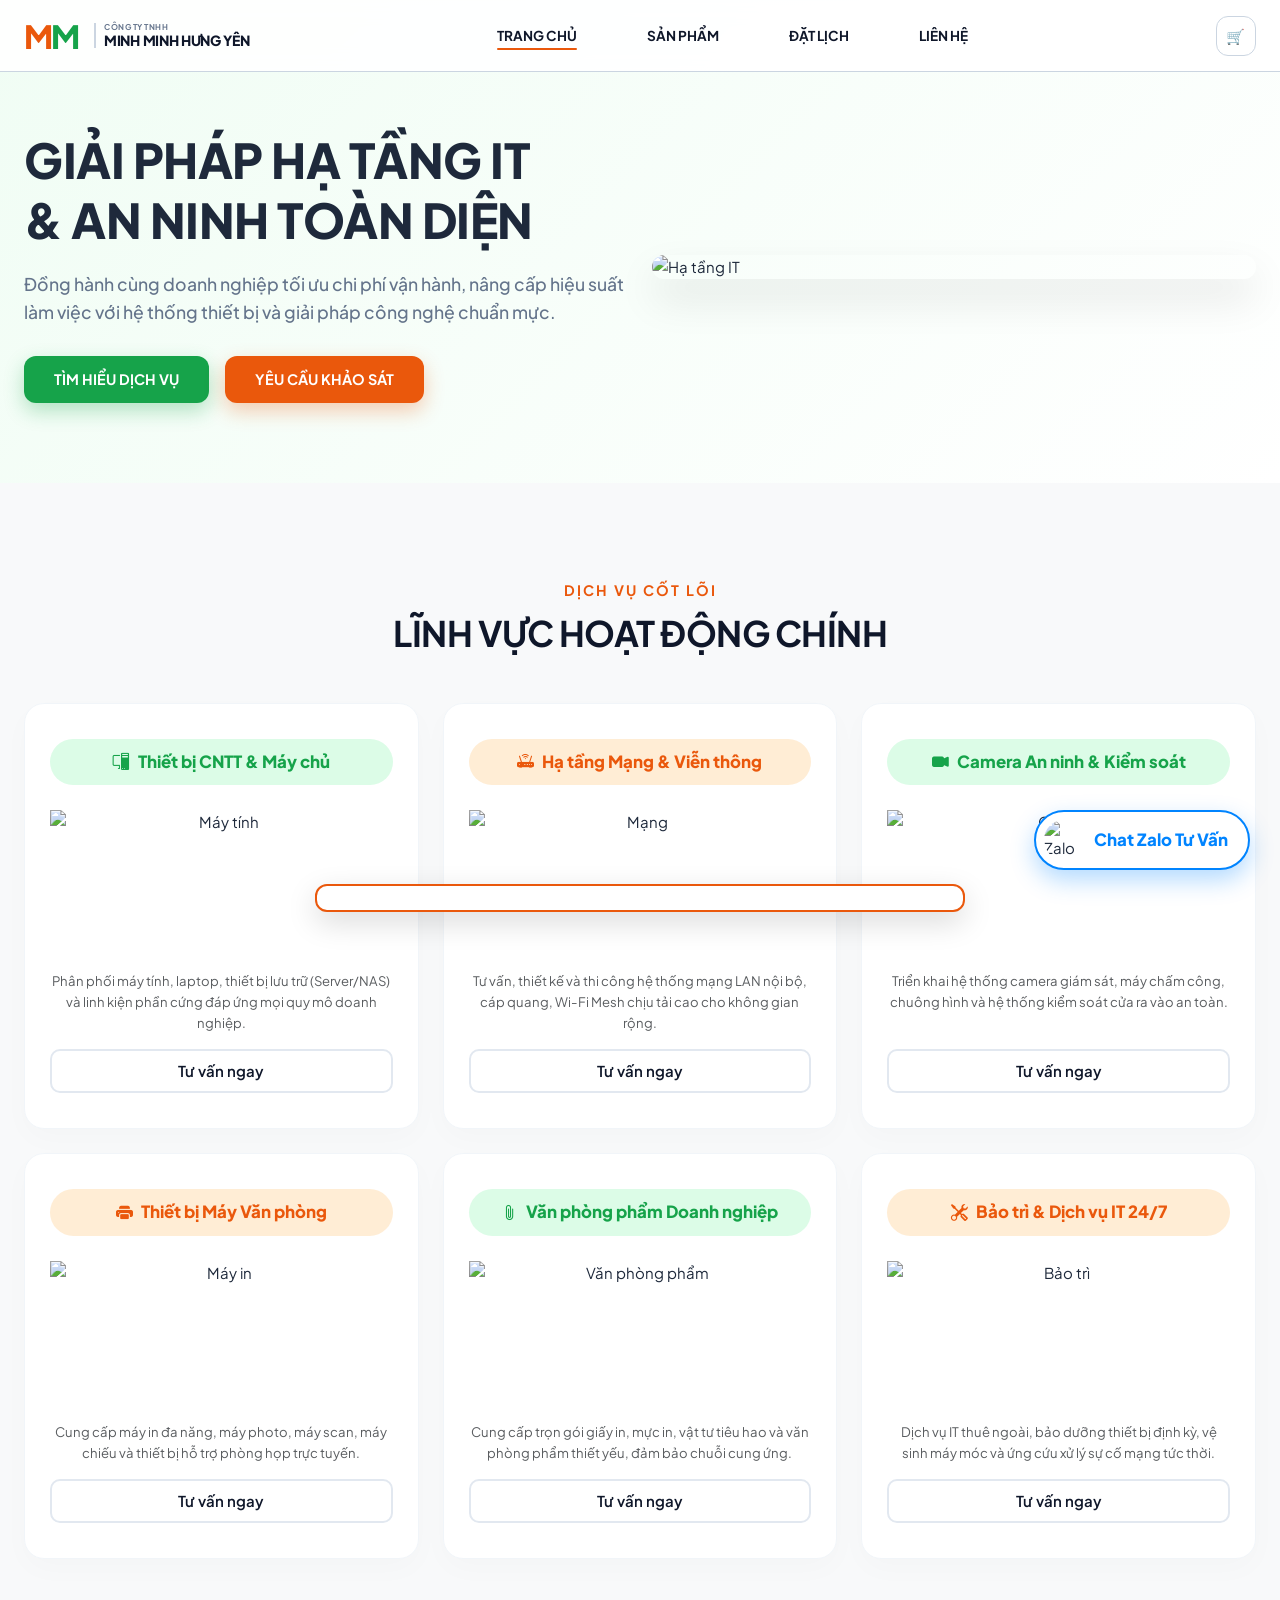
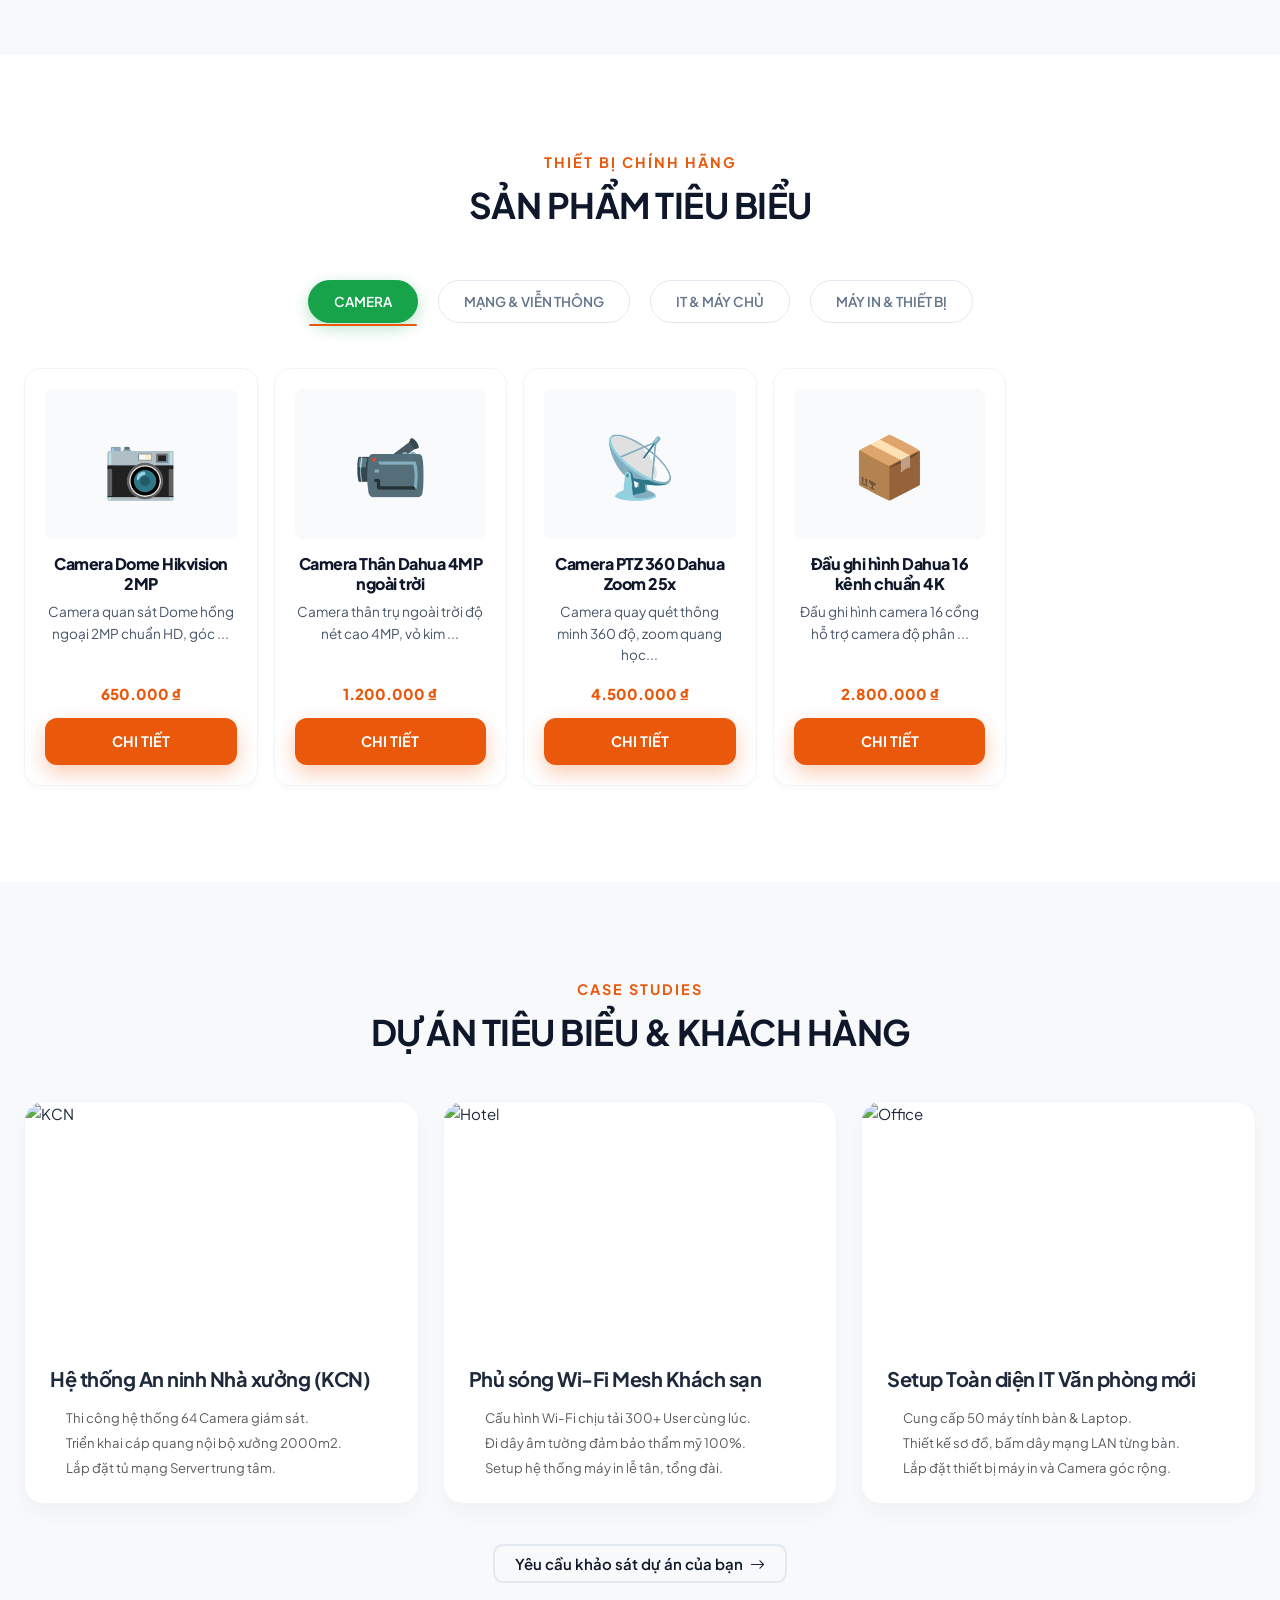
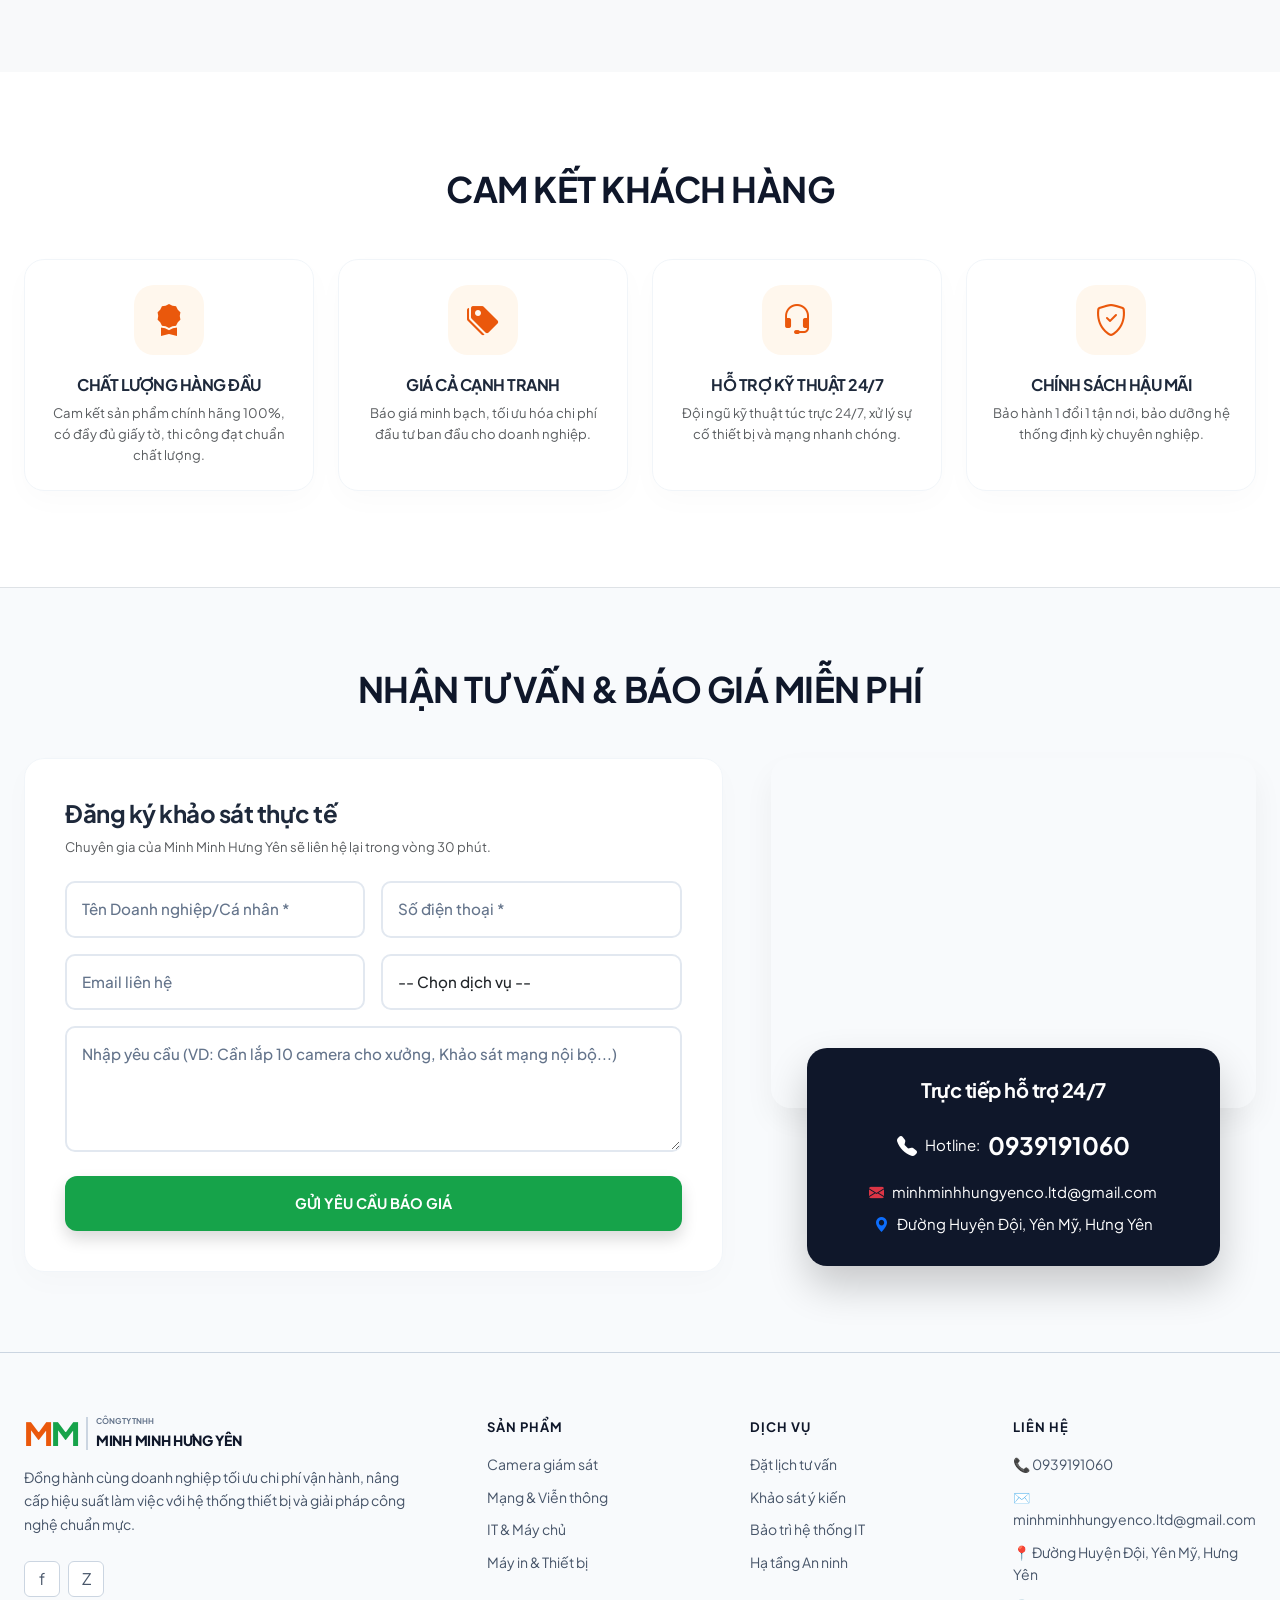
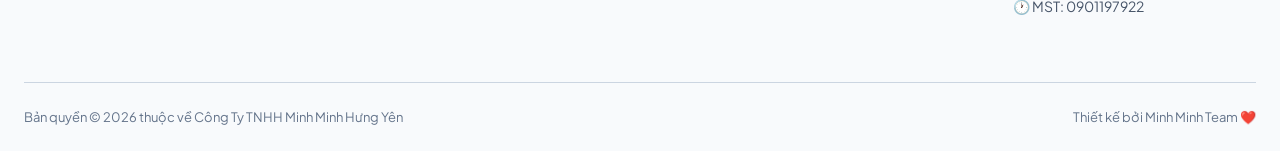
==== index.html @ 4c27ce09 "Implement Phase 3 (Advanced Phase) - Dynamic brand filters, Product comparison tool, PWA installabil" ====
<!DOCTYPE html>
<html lang="vi">
<head>
    <meta charset="UTF-8">
    <meta name="viewport" content="width=device-width, initial-scale=1.0">
    <title>Minh Minh Hưng Yên | Tổng thầu IT & Hạ tầng An ninh</title>
    
    <link href="https://fonts.googleapis.com/css2?family=Plus+Jakarta+Sans:wght@400;500;600;700;800;900&display=swap" rel="stylesheet">
    <link href="https://cdn.jsdelivr.net/npm/bootstrap@5.3.2/dist/css/bootstrap.min.css" rel="stylesheet">
    <link rel="stylesheet" href="https://cdn.jsdelivr.net/npm/bootstrap-icons@1.11.1/font/bootstrap-icons.css">
    <link href="https://unpkg.com/aos@2.3.1/dist/aos.css" rel="stylesheet">
    <link rel="stylesheet" href="css/main.css">
    <link rel="manifest" href="manifest.json">

    <style>
        /* === BIẾN MÀU CƠ BẢN === */
        :root {
            --orange: #ea580c;
            --orange-hover: #c2410c;
            --green: #16a34a;
            --green-hover: #15803d;
            --dark: #0f172a;
            --gray-text: #64748b;
            --bg-light: #f8fafc;
        }

        body { font-family: 'Plus Jakarta Sans', sans-serif; color: #1e293b; background: #fff; overflow-x: hidden; }
        img { max-width: 100%; height: auto; }
        a { text-decoration: none; transition: 0.3s; }

        /* === TYPOGRAPHY & NÚT BẤM === */
        h1, h2, h3, h4, h5, h6 { font-weight: 800; letter-spacing: -0.5px; }
        .section-title { font-size: 2.2rem; text-transform: uppercase; text-align: center; margin-bottom: 3rem; color: var(--dark); }
        .section-subtitle { display: block; text-align: center; color: var(--orange); font-weight: 700; letter-spacing: 2px; text-transform: uppercase; font-size: 0.9rem; margin-bottom: 10px; }

        .btn-modern { font-weight: 700; padding: 12px 30px; border-radius: 12px; border: none; text-transform: uppercase; font-size: 0.9rem; transition: all 0.3s ease; }
        .btn-orange { background: var(--orange); color: white; box-shadow: 0 8px 20px rgba(234, 88, 12, 0.3); }
        .btn-orange:hover { background: var(--orange-hover); color: white; transform: translateY(-3px); box-shadow: 0 12px 25px rgba(234, 88, 12, 0.5); }
        .btn-green { background: var(--green); color: white; box-shadow: 0 8px 20px rgba(22, 163, 74, 0.3); }
        .btn-green:hover { background: var(--green-hover); color: white; transform: translateY(-3px); box-shadow: 0 12px 25px rgba(22, 163, 74, 0.5); }
        .btn-outline-tech { border: 2px solid #e2e8f0; color: var(--dark); background: transparent; padding: 8px 20px; border-radius: 10px; font-weight: 600; }
        .btn-outline-tech:hover { border-color: var(--green); color: var(--green); }

        /* === NAVBAR KÍNH (GLASSMORPHISM) === */
        .navbar-glass { background: rgba(255, 255, 255, 0.9); backdrop-filter: blur(10px); border-bottom: 1px solid rgba(0,0,0,0.05); padding: 15px 0; transition: 0.3s; }
        .nav-link { font-weight: 700; color: var(--dark) !important; text-transform: uppercase; font-size: 0.85rem; margin: 0 15px; }
        .nav-link:hover { color: var(--orange) !important; }

        /* === HERO BANNER === */
        .hero { padding: 130px 0 80px; background: linear-gradient(135deg, #f0fdf4 0%, #ffffff 100%); position: relative; }
        .hero h1 { font-size: 3rem; line-height: 1.25; margin-bottom: 20px; }
        .hero p { font-size: 1.1rem; color: var(--gray-text); margin-bottom: 30px; font-weight: 500; }
        .hero-img { border-radius: 20px; box-shadow: 0 20px 40px rgba(0,0,0,0.1); transition: 0.5s; }
        .hero-img:hover { transform: translateY(-10px); }

        /* === CARD DỊCH VỤ (6 KHỐI) === */
        .service-card { background: white; border-radius: 20px; padding: 35px 25px; height: 100%; border: 1px solid #f1f5f9; box-shadow: 0 10px 30px rgba(0,0,0,0.02); transition: 0.4s; display: flex; flex-direction: column; text-align: center; }
        .service-card:hover { transform: translateY(-8px); box-shadow: 0 20px 40px rgba(0,0,0,0.08); border-color: #e2e8f0; z-index: 2; position: relative; }
        .icon-badge { display: inline-flex; justify-content: center; align-items: center; gap: 8px; font-weight: 800; padding: 10px 20px; border-radius: 50px; margin-bottom: 25px; width: 100%; font-size: 1.05rem; }
        .badge-green { background: #dcfce7; color: var(--green); }
        .badge-orange { background: #ffedd5; color: var(--orange); }
        .service-img { height: 140px; object-fit: contain; margin-bottom: 20px; }

        /* === TABS SẢN PHẨM & CARD SẢN PHẨM === */
        .custom-tabs { border: none; justify-content: center; gap: 10px; margin-bottom: 40px; }
        .custom-tabs .nav-link { background: white; border: 1px solid #e2e8f0; color: var(--gray-text) !important; border-radius: 50px; padding: 10px 25px; font-weight: 600; transition: 0.3s; margin: 5px; }
        .custom-tabs .nav-link:hover { border-color: var(--green); color: var(--green) !important; }
        .custom-tabs .nav-link.active { background: var(--green); color: white !important; border-color: var(--green); box-shadow: 0 5px 15px rgba(22, 163, 74, 0.3); }
        
        .product-card { background: white; border-radius: 16px; border: 1px solid #f1f5f9; padding: 20px; text-align: center; transition: 0.3s; box-shadow: 0 4px 6px rgba(0,0,0,0.02); height: 100%; display: flex; flex-direction: column; }
        .product-card:hover { border-color: var(--orange); box-shadow: 0 15px 30px rgba(234, 88, 12, 0.1); transform: translateY(-5px); }
        .product-card img { height: 150px; width: 100%; object-fit: contain; margin-bottom: 15px; background: #f8fafc; border-radius: 8px; padding: 10px; }
        .product-card h4 { font-size: 1rem; margin-bottom: 8px; }
        .product-card p { font-size: 0.85rem; color: var(--gray-text); flex-grow: 1; }

        /* === DỰ ÁN KIỀNG 3 CHÂN === */
        .project-card { border-radius: 20px; overflow: hidden; background: white; border: 1px solid #f1f5f9; box-shadow: 0 10px 20px rgba(0,0,0,0.03); transition: 0.4s; height: 100%; }
        .project-card:hover { box-shadow: 0 20px 40px rgba(0,0,0,0.1); transform: translateY(-8px); border-color: var(--green); }
        .project-img-box { height: 240px; overflow: hidden; }
        .project-img-box img { width: 100%; height: 100%; object-fit: cover; transition: 0.6s ease; }
        .project-card:hover .project-img-box img { transform: scale(1.08); }
        .project-info { padding: 25px; }

        /* === CAM KẾT === */
        .promise-icon { width: 70px; height: 70px; background: #fff7ed; color: var(--orange); border-radius: 20px; display: flex; align-items: center; justify-content: center; font-size: 2rem; margin: 0 auto 20px; transition: 0.3s; }
        .service-card:hover .promise-icon { transform: rotateY(180deg); background: var(--orange); color: white; }

        /* === FORM LIÊN HỆ === */
        .contact-wrap { padding: 80px 0; background: var(--bg-light); border-top: 1px solid #e2e8f0; }
        .form-control, .form-select { border-radius: 10px; padding: 15px; border: 2px solid #e2e8f0; background: white; font-weight: 500; font-size: 0.95rem; }
        .form-control:focus, .form-select:focus { border-color: var(--green); box-shadow: none; }
        .map-box { border-radius: 20px; overflow: hidden; height: 350px; box-shadow: 0 15px 30px rgba(0,0,0,0.05); }
        .info-panel { background: var(--dark); color: white; padding: 30px; border-radius: 20px; margin-top: -60px; position: relative; z-index: 2; width: 85%; margin-left: auto; margin-right: auto; box-shadow: 0 20px 40px rgba(0,0,0,0.2); text-align: center; }

        /* === WIDGET ZALO === */
        .zalo-pulse { position: fixed; bottom: 30px; right: 30px; z-index: 999; background: #fff; padding: 8px 20px 8px 8px; border-radius: 50px; display: flex; align-items: center; gap: 10px; box-shadow: 0 10px 25px rgba(0, 132, 255, 0.3); border: 2px solid #0084ff; animation: pulse-zalo 2s infinite; transition: 0.3s; }
        .zalo-pulse:hover { transform: translateY(-5px); text-decoration: none; }
        .zalo-pulse img { width: 40px; height: 40px; border-radius: 50%; }
        .zalo-pulse span { font-weight: 800; color: #0084ff; font-size: 1.05rem; }
        @keyframes pulse-zalo { 0% { box-shadow: 0 0 0 0 rgba(0,132,255,0.5); } 70% { box-shadow: 0 0 0 15px rgba(0,132,255,0); } 100% { box-shadow: 0 0 0 0 rgba(0,132,255,0); } }
    </style>
</head>
<body>

    <div id="navbar-placeholder"></div>

    <section class="hero">
        <div class="container">
            <div class="row align-items-center">
                <div class="col-lg-6 mb-5 mb-lg-0" data-aos="fade-right">
                    <h1 class="text-uppercase">Giải Pháp Hạ Tầng IT <br>& An Ninh Toàn Diện</h1>
                    <p>Đồng hành cùng doanh nghiệp tối ưu chi phí vận hành, nâng cấp hiệu suất làm việc với hệ thống thiết bị và giải pháp công nghệ chuẩn mực.</p>
                    <div class="d-flex gap-3">
                        <a href="#services" class="btn-modern btn-green text-decoration-none">Tìm hiểu dịch vụ</a>
                        <a href="#quote" class="btn-modern btn-orange text-decoration-none">Yêu cầu khảo sát</a>
                    </div>
                </div>
                <div class="col-lg-6" data-aos="fade-left" data-aos-delay="200">
                    <img src="https://images.unsplash.com/photo-1558494949-ef010cbdcc31?auto=format&fit=crop&q=80&w=800" alt="Hạ tầng IT" class="img-fluid hero-img">
                </div>
            </div>
        </div>
    </section>

    <section id="services" class="py-5 bg-light">
        <div class="container py-5">
            <span class="section-subtitle" data-aos="fade-up">Dịch Vụ Cốt Lõi</span>
            <h2 class="section-title" data-aos="fade-up">Lĩnh Vực Hoạt Động Chính</h2>
            
            <div class="row g-4">
                <div class="col-lg-4 col-md-6" data-aos="fade-up" data-aos-delay="100">
                    <div class="service-card">
                        <span class="icon-badge badge-green"><i class="bi bi-pc-display"></i> Thiết bị CNTT & Máy chủ</span>
                        <img src="https://images.unsplash.com/photo-1517430816045-df4b7de11d1d?auto=format&fit=crop&q=80&w=400" alt="Máy tính" class="service-img">
                        <p class="text-muted small flex-grow-1">Phân phối máy tính, laptop, thiết bị lưu trữ (Server/NAS) và linh kiện phần cứng đáp ứng mọi quy mô doanh nghiệp.</p>
                        <a href="#quote" class="btn-outline-tech">Tư vấn ngay</a>
                    </div>
                </div>
                <div class="col-lg-4 col-md-6" data-aos="fade-up" data-aos-delay="200">
                    <div class="service-card">
                        <span class="icon-badge badge-orange"><i class="bi bi-router-fill"></i> Hạ tầng Mạng & Viễn thông</span>
                        <img src="https://images.unsplash.com/photo-1544197150-b99a580bb7a8?auto=format&fit=crop&q=80&w=400" alt="Mạng" class="service-img">
                        <p class="text-muted small flex-grow-1">Tư vấn, thiết kế và thi công hệ thống mạng LAN nội bộ, cáp quang, Wi-Fi Mesh chịu tải cao cho không gian rộng.</p>
                        <a href="#quote" class="btn-outline-tech">Tư vấn ngay</a>
                    </div>
                </div>
                <div class="col-lg-4 col-md-6" data-aos="fade-up" data-aos-delay="300">
                    <div class="service-card">
                        <span class="icon-badge badge-green"><i class="bi bi-camera-video-fill"></i> Camera An ninh & Kiểm soát</span>
                        <img src="https://images.unsplash.com/photo-1557804506-669a67965ba0?auto=format&fit=crop&q=80&w=400" alt="Camera" class="service-img">
                        <p class="text-muted small flex-grow-1">Triển khai hệ thống camera giám sát, máy chấm công, chuông hình và hệ thống kiểm soát cửa ra vào an toàn.</p>
                        <a href="#quote" class="btn-outline-tech">Tư vấn ngay</a>
                    </div>
                </div>
                
                <div class="col-lg-4 col-md-6" data-aos="fade-up" data-aos-delay="400">
                    <div class="service-card">
                        <span class="icon-badge badge-orange"><i class="bi bi-printer-fill"></i> Thiết bị Máy Văn phòng</span>
                        <img src="https://images.unsplash.com/photo-1612815154858-60aa4c59eaa6?auto=format&fit=crop&q=80&w=400" alt="Máy in" class="service-img">
                        <p class="text-muted small flex-grow-1">Cung cấp máy in đa năng, máy photo, máy scan, máy chiếu và thiết bị hỗ trợ phòng họp trực tuyến.</p>
                        <a href="#quote" class="btn-outline-tech">Tư vấn ngay</a>
                    </div>
                </div>
                <div class="col-lg-4 col-md-6" data-aos="fade-up" data-aos-delay="500">
                    <div class="service-card">
                        <span class="icon-badge badge-green"><i class="bi bi-paperclip"></i> Văn phòng phẩm Doanh nghiệp</span>
                        <img src="https://images.unsplash.com/photo-1513185041617-8ab03f83d6c5?auto=format&fit=crop&q=80&w=400" alt="Văn phòng phẩm" class="service-img">
                        <p class="text-muted small flex-grow-1">Cung cấp trọn gói giấy in, mực in, vật tư tiêu hao và văn phòng phẩm thiết yếu, đảm bảo chuỗi cung ứng.</p>
                        <a href="#quote" class="btn-outline-tech">Tư vấn ngay</a>
                    </div>
                </div>
                <div class="col-lg-4 col-md-6" data-aos="fade-up" data-aos-delay="600">
                    <div class="service-card">
                        <span class="icon-badge badge-orange"><i class="bi bi-tools"></i> Bảo trì & Dịch vụ IT 24/7</span>
                        <img src="https://images.unsplash.com/photo-1581092160562-40aa08e78837?auto=format&fit=crop&q=80&w=400" alt="Bảo trì" class="service-img">
                        <p class="text-muted small flex-grow-1">Dịch vụ IT thuê ngoài, bảo dưỡng thiết bị định kỳ, vệ sinh máy móc và ứng cứu xử lý sự cố mạng tức thời.</p>
                        <a href="#quote" class="btn-outline-tech">Tư vấn ngay</a>
                    </div>
                </div>
            </div>
        </div>
    </section>

    <section id="products" class="py-5">
        <div class="container py-5">
            <span class="section-subtitle" data-aos="fade-up">Thiết Bị Chính Hãng</span>
            <h2 class="section-title" data-aos="fade-up">Sản Phẩm Tiêu Biểu</h2>
            
            <ul class="nav nav-pills custom-tabs" id="productTabs" role="tablist" data-aos="fade-up" data-aos-delay="100">
                <li class="nav-item" role="presentation"><button class="nav-link active" data-bs-toggle="pill" data-bs-target="#tab-camera" type="button">Camera</button></li>
                <li class="nav-item" role="presentation"><button class="nav-link" data-bs-toggle="pill" data-bs-target="#tab-mang" type="button">Mạng & Viễn thông</button></li>
                <li class="nav-item" role="presentation"><button class="nav-link" data-bs-toggle="pill" data-bs-target="#tab-it" type="button">IT & Máy chủ</button></li>
                <li class="nav-item" role="presentation"><button class="nav-link" data-bs-toggle="pill" data-bs-target="#tab-in" type="button">Máy in & Thiết bị</button></li>
            </ul>

            <div class="tab-content" id="productTabsContent">
                
                <div class="tab-pane fade show active" id="tab-camera">
                    <div class="row row-cols-2 row-cols-md-3 row-cols-lg-5 g-3">
                        <div class="col"><div class="product-card"><img src="https://images.unsplash.com/photo-1557804506-669a67965ba0?auto=format&fit=crop&q=80&w=300" alt="Cam 1"><h4>Camera Dome 2MP</h4><p>Hồng ngoại 20m, ốp trần văn phòng.</p><a href="#quote" class="btn-modern btn-orange btn-sm w-100">Báo giá</a></div></div>
                        <div class="col"><div class="product-card"><img src="https://images.unsplash.com/photo-1557804506-669a67965ba0?auto=format&fit=crop&q=80&w=300" alt="Cam 2"><h4>Camera Thân 4MP</h4><p>Chống nước IP67, lắp xưởng.</p><a href="#quote" class="btn-modern btn-orange btn-sm w-100">Báo giá</a></div></div>
                        <div class="col"><div class="product-card"><img src="https://images.unsplash.com/photo-1557804506-669a67965ba0?auto=format&fit=crop&q=80&w=300" alt="Cam 3"><h4>Camera PTZ 360</h4><p>Zoom quang học 25x, quay quét.</p><a href="#quote" class="btn-modern btn-orange btn-sm w-100">Báo giá</a></div></div>
                        <div class="col"><div class="product-card"><img src="https://images.unsplash.com/photo-1557804506-669a67965ba0?auto=format&fit=crop&q=80&w=300" alt="Cam 4"><h4>Đầu ghi hình 16 kênh</h4><p>Hỗ trợ ổ cứng 8TB, xem từ xa.</p><a href="#quote" class="btn-modern btn-orange btn-sm w-100">Báo giá</a></div></div>
                        <div class="col"><div class="product-card"><img src="https://images.unsplash.com/photo-1557804506-669a67965ba0?auto=format&fit=crop&q=80&w=300" alt="Cam 5"><h4>Chuông cửa có hình</h4><p>Đàm thoại 2 chiều, mở cửa từ xa.</p><a href="#quote" class="btn-modern btn-orange btn-sm w-100">Báo giá</a></div></div>
                    </div>
                </div>

                <div class="tab-pane fade" id="tab-mang">
                    <div class="row row-cols-2 row-cols-md-3 row-cols-lg-5 g-3">
                        <div class="col"><div class="product-card"><img src="https://images.unsplash.com/photo-1544197150-b99a580bb7a8?auto=format&fit=crop&q=80&w=300" alt="Net 1"><h4>Router Wi-Fi 6</h4><p>Tốc độ cao, chịu tải 100+ User.</p><a href="#quote" class="btn-modern btn-orange btn-sm w-100">Báo giá</a></div></div>
                        <div class="col"><div class="product-card"><img src="https://images.unsplash.com/photo-1558494949-ef010cbdcc31?auto=format&fit=crop&q=80&w=300" alt="Net 2"><h4>Switch POE 24 Port</h4><p>Cấp nguồn camera an toàn.</p><a href="#quote" class="btn-modern btn-orange btn-sm w-100">Báo giá</a></div></div>
                        <div class="col"><div class="product-card"><img src="https://images.unsplash.com/photo-1558494949-ef010cbdcc31?auto=format&fit=crop&q=80&w=300" alt="Net 3"><h4>Cáp mạng Cat6</h4><p>Cuộn 305m chuẩn đồng nguyên chất.</p><a href="#quote" class="btn-modern btn-orange btn-sm w-100">Báo giá</a></div></div>
                        <div class="col"><div class="product-card"><img src="https://images.unsplash.com/photo-1544197150-b99a580bb7a8?auto=format&fit=crop&q=80&w=300" alt="Net 4"><h4>Bộ phát Mesh Wi-Fi</h4><p>Phủ sóng rộng, roaming mượt.</p><a href="#quote" class="btn-modern btn-orange btn-sm w-100">Báo giá</a></div></div>
                        <div class="col"><div class="product-card"><img src="https://images.unsplash.com/photo-1558494949-ef010cbdcc31?auto=format&fit=crop&q=80&w=300" alt="Net 5"><h4>Tủ mạng Rack 12U</h4><p>Thép tĩnh điện, có quạt tản nhiệt.</p><a href="#quote" class="btn-modern btn-orange btn-sm w-100">Báo giá</a></div></div>
                    </div>
                </div>

                <div class="tab-pane fade" id="tab-it">
                     <div class="row row-cols-2 row-cols-md-3 row-cols-lg-5 g-3">
                        <div class="col"><div class="product-card"><img src="https://images.unsplash.com/photo-1550751827-4bd374c3f58b?auto=format&fit=crop&q=80&w=300" alt="IT 1"><h4>Server Lưu Trữ NAS</h4><p>Phân quyền dữ liệu, Mail Server nội bộ.</p><a href="#quote" class="btn-modern btn-orange btn-sm w-100">Báo giá</a></div></div>
                        <div class="col"><div class="product-card"><img src="https://images.unsplash.com/photo-1517430816045-df4b7de11d1d?auto=format&fit=crop&q=80&w=300" alt="IT 2"><h4>PC Đồng Bộ Doanh Nghiệp</h4><p>Cấu hình tối ưu, hoạt động bền bỉ 24/7.</p><a href="#quote" class="btn-modern btn-orange btn-sm w-100">Báo giá</a></div></div>
                        <div class="col"><div class="product-card"><img src="https://images.unsplash.com/photo-1496181133206-80ce9b88a853?auto=format&fit=crop&q=80&w=300" alt="IT 3"><h4>Laptop Văn Phòng</h4><p>Mỏng nhẹ, bảo mật cao cho quản lý.</p><a href="#quote" class="btn-modern btn-orange btn-sm w-100">Báo giá</a></div></div>
                        <div class="col"><div class="product-card"><img src="https://images.unsplash.com/photo-1558494949-ef010cbdcc31?auto=format&fit=crop&q=80&w=300" alt="IT 4"><h4>Máy Chủ Tủ Rack (Server)</h4><p>Vận hành phần mềm kế toán, ERP.</p><a href="#quote" class="btn-modern btn-orange btn-sm w-100">Báo giá</a></div></div>
                        <div class="col"><div class="product-card"><img src="https://images.unsplash.com/photo-1588508065123-287b28e0131f?auto=format&fit=crop&q=80&w=300" alt="IT 5"><h4>Bộ Lưu Điện (UPS)</h4><p>Bảo vệ an toàn dữ liệu khi mất điện.</p><a href="#quote" class="btn-modern btn-orange btn-sm w-100">Báo giá</a></div></div>
                    </div>
                </div>

                <div class="tab-pane fade" id="tab-in">
                     <div class="row row-cols-2 row-cols-md-3 row-cols-lg-5 g-3">
                        <div class="col"><div class="product-card"><img src="https://images.unsplash.com/photo-1612815154858-60aa4c59eaa6?auto=format&fit=crop&q=80&w=300" alt="In 1"><h4>Máy in Laser Đa năng</h4><p>In 2 mặt, Copy, kết nối mạng LAN.</p><a href="#quote" class="btn-modern btn-orange btn-sm w-100">Báo giá</a></div></div>
                        <div class="col"><div class="product-card"><img src="https://images.unsplash.com/photo-1612815154858-60aa4c59eaa6?auto=format&fit=crop&q=80&w=300" alt="In 2"><h4>Máy in phun màu</h4><p>Bản in sắc nét, tiết kiệm mực.</p><a href="#quote" class="btn-modern btn-orange btn-sm w-100">Báo giá</a></div></div>
                        <div class="col"><div class="product-card"><img src="https://images.unsplash.com/photo-1588508065123-287b28e0131f?auto=format&fit=crop&q=80&w=300" alt="In 3"><h4>Máy Scan chuyên dụng</h4><p>Số hóa tài liệu siêu tốc 2 mặt tự động.</p><a href="#quote" class="btn-modern btn-orange btn-sm w-100">Báo giá</a></div></div>
                        <div class="col"><div class="product-card"><img src="https://images.unsplash.com/photo-1574717025058-2f8737d2e2b7?auto=format&fit=crop&q=80&w=300" alt="In 4"><h4>Máy chiếu phòng họp</h4><p>Độ sáng cao, trình chiếu không dây.</p><a href="#quote" class="btn-modern btn-orange btn-sm w-100">Báo giá</a></div></div>
                        <div class="col"><div class="product-card"><img src="https://images.unsplash.com/photo-1556740749-887f6717defa?auto=format&fit=crop&q=80&w=300" alt="In 5"><h4>Máy in mã vạch / Bill</h4><p>Tốc độ cao cho kho xưởng, kế toán.</p><a href="#quote" class="btn-modern btn-orange btn-sm w-100">Báo giá</a></div></div>
                    </div>
                </div>
            </div>
        </div>
    </section>

    <section id="projects" class="py-5 bg-light">
        <div class="container py-5">
            <span class="section-subtitle" data-aos="fade-up">Case Studies</span>
            <h2 class="section-title" data-aos="fade-up">Dự Án Tiêu Biểu & Khách Hàng</h2>
            
            <div class="row g-4">
                <div class="col-lg-4" data-aos="fade-up" data-aos-delay="100">
                    <div class="project-card">
                        <div class="project-img-box"><img src="https://images.unsplash.com/photo-1581091226825-a6a2a5aee158?auto=format&fit=crop&q=80&w=600" alt="KCN"></div>
                        <div class="project-info">
                            <h5 class="fw-bold mb-3">Hệ thống An ninh Nhà xưởng (KCN)</h5>
                            <ul class="text-muted small ps-3 mb-0">
                                <li class="mb-1">Thi công hệ thống 64 Camera giám sát.</li>
                                <li class="mb-1">Triển khai cáp quang nội bộ xưởng 2000m2.</li>
                                <li>Lắp đặt tủ mạng Server trung tâm.</li>
                            </ul>
                        </div>
                    </div>
                </div>
                
                <div class="col-lg-4" data-aos="fade-up" data-aos-delay="200">
                    <div class="project-card">
                        <div class="project-img-box"><img src="https://images.unsplash.com/photo-1566665797739-1674de7a421a?auto=format&fit=crop&q=80&w=600" alt="Hotel"></div>
                        <div class="project-info">
                            <h5 class="fw-bold mb-3">Phủ sóng Wi-Fi Mesh Khách sạn</h5>
                            <ul class="text-muted small ps-3 mb-0">
                                <li class="mb-1">Cấu hình Wi-Fi chịu tải 300+ User cùng lúc.</li>
                                <li class="mb-1">Đi dây âm tường đảm bảo thẩm mỹ 100%.</li>
                                <li>Setup hệ thống máy in lễ tân, tổng đài.</li>
                            </ul>
                        </div>
                    </div>
                </div>
                
                <div class="col-lg-4" data-aos="fade-up" data-aos-delay="300">
                    <div class="project-card">
                        <div class="project-img-box"><img src="https://images.unsplash.com/photo-1497366216548-37526070297c?auto=format&fit=crop&q=80&w=600" alt="Office"></div>
                        <div class="project-info">
                            <h5 class="fw-bold mb-3">Setup Toàn diện IT Văn phòng mới</h5>
                            <ul class="text-muted small ps-3 mb-0">
                                <li class="mb-1">Cung cấp 50 máy tính bàn & Laptop.</li>
                                <li class="mb-1">Thiết kế sơ đồ, bấm dây mạng LAN từng bàn.</li>
                                <li>Lắp đặt thiết bị máy in và Camera góc rộng.</li>
                            </ul>
                        </div>
                    </div>
                </div>
            </div>
            
            <div class="text-center mt-5" data-aos="fade-up">
                <a href="#quote" class="btn-outline-tech">Yêu cầu khảo sát dự án của bạn <i class="bi bi-arrow-right ms-1"></i></a>
            </div>
        </div>
    </section>

    <section class="py-5">
        <div class="container py-5">
            <h2 class="section-title" data-aos="fade-up">Cam Kết Khách Hàng</h2>
            <div class="row g-4">
                <div class="col-md-3" data-aos="zoom-in" data-aos-delay="100">
                    <div class="service-card text-center" style="padding: 25px;">
                        <div class="promise-icon"><i class="bi bi-award-fill"></i></div>
                        <h5 class="fw-bold fs-6 text-uppercase">Chất lượng hàng đầu</h5>
                        <p class="text-muted small mb-0">Cam kết sản phẩm chính hãng 100%, có đầy đủ giấy tờ, thi công đạt chuẩn chất lượng.</p>
                    </div>
                </div>
                <div class="col-md-3" data-aos="zoom-in" data-aos-delay="200">
                    <div class="service-card text-center" style="padding: 25px;">
                        <div class="promise-icon"><i class="bi bi-tags-fill"></i></div>
                        <h5 class="fw-bold fs-6 text-uppercase">Giá cả cạnh tranh</h5>
                        <p class="text-muted small mb-0">Báo giá minh bạch, tối ưu hóa chi phí đầu tư ban đầu cho doanh nghiệp.</p>
                    </div>
                </div>
                <div class="col-md-3" data-aos="zoom-in" data-aos-delay="300">
                    <div class="service-card text-center" style="padding: 25px;">
                        <div class="promise-icon"><i class="bi bi-headset"></i></div>
                        <h5 class="fw-bold fs-6 text-uppercase">Hỗ trợ kỹ thuật 24/7</h5>
                        <p class="text-muted small mb-0">Đội ngũ kỹ thuật túc trực 24/7, xử lý sự cố thiết bị và mạng nhanh chóng.</p>
                    </div>
                </div>
                <div class="col-md-3" data-aos="zoom-in" data-aos-delay="400">
                    <div class="service-card text-center" style="padding: 25px;">
                        <div class="promise-icon"><i class="bi bi-shield-check"></i></div>
                        <h5 class="fw-bold fs-6 text-uppercase">Chính sách hậu mãi</h5>
                        <p class="text-muted small mb-0">Bảo hành 1 đổi 1 tận nơi, bảo dưỡng hệ thống định kỳ chuyên nghiệp.</p>
                    </div>
                </div>
            </div>
        </div>
    </section>

    <section id="quote" class="contact-wrap border-top">
        <div class="container">
            <h2 class="section-title mb-5" data-aos="fade-up">Nhận Tư Vấn & Báo Giá Miễn Phí</h2>
            <div class="row g-5">
                <div class="col-lg-7" data-aos="fade-right">
                    <div class="service-card" style="text-align: left; padding: 40px;">
                        <h4 class="fw-bold mb-2">Đăng ký khảo sát thực tế</h4>
                        <p class="text-muted mb-4 small">Chuyên gia của Minh Minh Hưng Yên sẽ liên hệ lại trong vòng 30 phút.</p>
                        
                        <form action="https://formsubmit.co/minhminhhungyenco.ltd@gmail.com" method="POST">
                            <input type="hidden" name="_captcha" value="false">
                            <div class="row g-3 mb-3">
                                <div class="col-md-6"><input type="text" name="Ten_Khach_Hang" class="form-control" placeholder="Tên Doanh nghiệp/Cá nhân *" required></div>
                                <div class="col-md-6"><input type="tel" name="So_Dien_Thoai" class="form-control" placeholder="Số điện thoại *" required></div>
                            </div>
                            <div class="row g-3 mb-3">
                                <div class="col-md-6"><input type="email" name="Email" class="form-control" placeholder="Email liên hệ"></div>
                                <div class="col-md-6">
                                    <select name="Dich_Vu_Quan_Tam" class="form-select" required>
                                        <option value="" selected disabled>-- Chọn dịch vụ --</option>
                                        <option value="Hạ tầng Mạng & Viễn thông">Hạ tầng Mạng & Viễn thông</option>
                                        <option value="Camera An ninh & Kiểm soát">Camera An ninh & Kiểm soát</option>
                                        <option value="Thiết bị CNTT & Máy chủ">Thiết bị CNTT & Máy chủ</option>
                                        <option value="Thiết bị Máy Văn phòng">Thiết bị Máy Văn phòng</option>
                                        <option value="Bảo trì & Dịch vụ IT">Bảo trì & Dịch vụ IT</option>
                                        <option value="Giải pháp toàn diện">Tư vấn giải pháp toàn diện</option>
                                    </select>
                                </div>
                            </div>
                            <div class="mb-4">
                                <textarea name="Yeu_Cau_Chi_Tiet" class="form-control" rows="4" placeholder="Nhập yêu cầu (VD: Cần lắp 10 camera cho xưởng, Khảo sát mạng nội bộ...)" required></textarea>
                            </div>
                            <button type="submit" class="btn-modern btn-green w-100 py-3 shadow">Gửi Yêu Cầu Báo Giá</button>
                        </form>
                    </div>
                </div>
                
                <div class="col-lg-5" data-aos="fade-left">
                    <div class="map-box position-relative">
                        <iframe src="https://www.google.com/maps/embed?pb=!1m18!1m12!1m3!1d119339.69747306232!2d105.94042894565653!3d20.814324355523035!2m3!1f0!2f0!3f0!3m2!1i1024!2i768!4f13.1!3m3!1m2!1s0x3135afcdccbc51b3%3A0xc6ed7b640e4f20ec!2zWcOqbiBN4bu5LCBIxrBuZyBZw6puLCBWaWV0bmFt!5e0!3m2!1sen!2s!4v1683103212879!5m2!1sen!2s" width="100%" height="100%" style="border:0;" allowfullscreen="" loading="lazy"></iframe>
                    </div>
                    <div class="info-panel">
                        <h5 class="fw-bold mb-4">Trực tiếp hỗ trợ 24/7</h5>
                        <p class="mb-3 d-flex align-items-center justify-content-center"><i class="bi bi-telephone-fill text-orange me-2 fs-5"></i> Hotline: <strong class="fs-4 ms-2 text-green">0939191060</strong></p>
                        <p class="mb-2 d-flex align-items-center justify-content-center"><i class="bi bi-envelope-fill text-danger me-2"></i> minhminhhungyenco.ltd@gmail.com</p>
                        <p class="mb-0 d-flex align-items-center justify-content-center"><i class="bi bi-geo-alt-fill text-primary me-2"></i> Đường Huyện Đội, Yên Mỹ, Hưng Yên</p>
                    </div>
                </div>
            </div>
        </div>
    </section>

    <div id="footer-placeholder"></div>

    <a href="https://zalo.me/0939191060" target="_blank" class="zalo-pulse">
        <img src="https://upload.wikimedia.org/wikipedia/commons/thumb/9/91/Icon_of_Zalo.svg/2048px-Icon_of_Zalo.svg.png" alt="Zalo">
        <span>Chat Zalo Tư Vấn</span>
    </a>

    <script src="js/app.js"></script>
    <script src="https://cdn.jsdelivr.net/npm/bootstrap@5.3.2/dist/js/bootstrap.bundle.min.js"></script>
    <script src="https://unpkg.com/aos@2.3.1/dist/aos.js"></script>
    <script>
        AOS.init({ 
            once: true,
            offset: 80,
            duration: 800
        });

        document.addEventListener('DOMContentLoaded', () => {
            function renderLandingProductCard(p) {
                return `
                    <div class="col">
                        <div class="product-card" onclick="window.location='product.html?id=${p.id}'" style="cursor:pointer; display: flex; flex-direction: column; height: 100%;">
                            <div style="height: 150px; display: flex; align-items: center; justify-content: center; background: #f8fafc; border-radius: 8px; margin-bottom: 15px; font-size: 60px;">
                                ${p.images?.[0] || '📦'}
                            </div>
                            <h4 style="font-size: 1rem; margin-bottom: 8px; color: var(--text-primary);">${p.name}</h4>
                            <p style="font-size: 0.85rem; color: var(--text-secondary); flex-grow: 1;">${p.description ? (p.description.length > 50 ? p.description.slice(0, 50) + '...' : p.description) : ''}</p>
                            <span style="display:block; font-size: 15px; font-weight: 800; color: var(--gold); margin-bottom: 12px;">
                                ${UI.formatPrice(p.price)}
                            </span>
                            <a href="product.html?id=${p.id}" class="btn-modern btn-orange btn-sm w-100 text-center" style="display:block;">Chi tiết</a>
                        </div>
                    </div>
                `;
            }

            const products = Store.getProducts().filter(p => p.active);
            const categoriesMap = {
                'tab-camera': 'Camera',
                'tab-mang': 'Mạng & Viễn thông',
                'tab-it': 'IT & Máy chủ',
                'tab-in': 'Máy in & Thiết bị'
            };

            Object.entries(categoriesMap).forEach(([tabId, catName]) => {
                const tabPane = document.getElementById(tabId);
                if (!tabPane) return;
                const grid = tabPane.querySelector('.row');
                if (!grid) return;
                
                const catProducts = products.filter(p => p.category === catName);
                if (catProducts.length > 0) {
                    grid.innerHTML = catProducts.map(p => renderLandingProductCard(p)).join('');
                } else {
                    grid.innerHTML = `<div class="w-100 text-center text-muted py-4">Chưa có sản phẩm thuộc danh mục này</div>`;
                }
            });
        });
    </script>
</body>
</html>
---- css/main.css ----
/* =========================================
   MINH MINH STORE — Design System
   Main CSS: Variables, Components, Layout
   ========================================= */

@import url('https://fonts.googleapis.com/css2?family=Plus+Jakarta+Sans:wght@300;400;500;600;700;800;900&display=swap');

/* === CSS VARIABLES === */
:root {
  /* Colors */
  --bg-base:        #ffffff;
  --bg-surface:     #f8fafc;
  --bg-elevated:    #ffffff;
  --bg-hover:       #f1f5f9;
  --border:         #cbd5e1;
  --orange:         #ea580c;
  --orange-hover:   #c2410c;
  --orange-light:   #f97316;
  --orange-glow:    rgba(234, 88, 12, 0.08);
  --orange-glow-lg: rgba(234, 88, 12, 0.15);

  --green:          #16a34a;
  --green-hover:    #15803d;
  --green-glow:     rgba(22, 163, 74, 0.08);

  --border-gold:    rgba(234, 88, 12, 0.2);

  --gold:           var(--orange);
  --gold-dark:      var(--orange-hover);
  --gold-light:     var(--orange-light);
  --gold-glow:      var(--orange-glow);
  --gold-glow-lg:   var(--orange-glow-lg);

  --cyan:           var(--green);
  --cyan-glow:      var(--green-glow);

  --text-primary:   #0f172a;
  --text-secondary: #475569;
  --text-muted:     #64748b;

  --success:        #16a34a;
  --warning:        #f59e0b;
  --error:          #ef4444;
  --info:           #3b82f6;

  /* Spacing */
  --space-xs:  4px;
  --space-sm:  8px;
  --space-md:  16px;
  --space-lg:  24px;
  --space-xl:  40px;
  --space-2xl: 64px;
  --space-3xl: 96px;

  /* Typography */
  --font-main:  'Plus Jakarta Sans', sans-serif;
  --font-ui:    'Plus Jakarta Sans', sans-serif;

  /* Radius */
  --radius-sm:  6px;
  --radius-md:  12px;
  --radius-lg:  18px;
  --radius-xl:  24px;
  --radius-full: 9999px;

  /* Shadows */
  --shadow-sm:  0 2px 8px rgba(0,0,0,0.05);
  --shadow-md:  0 8px 24px rgba(0,0,0,0.08);
  --shadow-lg:  0 16px 48px rgba(0,0,0,0.12);
  --shadow-gold: 0 0 30px rgba(234, 88, 12, 0.15);

  /* Transitions */
  --ease:       0.25s cubic-bezier(0.4,0,0.2,1);
  --ease-slow:  0.4s cubic-bezier(0.4,0,0.2,1);
  --ease-bounce: 0.4s cubic-bezier(0.34,1.56,0.64,1);

  /* Layout */
  --container:  1280px;
  --nav-height: 72px;
}

/* === RESET === */
*, *::before, *::after {
  box-sizing: border-box;
  margin: 0;
  padding: 0;
}

html { scroll-behavior: smooth; }

body {
  font-family: var(--font-main);
  background-color: var(--bg-base);
  color: var(--text-primary);
  font-size: 15px;
  line-height: 1.6;
  -webkit-font-smoothing: antialiased;
  overflow-x: hidden;
}

a { color: inherit; text-decoration: none; }
img { max-width: 100%; display: block; }
button { cursor: pointer; font-family: var(--font-main); border: none; }
input, textarea, select { font-family: var(--font-main); }
ul, ol { list-style: none; }

/* === SCROLLBAR === */
::-webkit-scrollbar { width: 6px; }
::-webkit-scrollbar-track { background: var(--bg-surface); }
::-webkit-scrollbar-thumb { background: var(--bg-elevated); border-radius: 99px; }
::-webkit-scrollbar-thumb:hover { background: var(--gold); }

/* === LAYOUT === */
.container {
  max-width: var(--container);
  margin: 0 auto;
  padding: 0 var(--space-lg);
}

.section { padding: var(--space-3xl) 0; }
.section-sm { padding: var(--space-2xl) 0; }

/* === NAVIGATION === */
.navbar {
  position: fixed;
  top: 0; left: 0; right: 0;
  z-index: 1000;
  height: var(--nav-height);
  background: rgba(255, 255, 255, 0.9);
  backdrop-filter: blur(10px);
  -webkit-backdrop-filter: blur(10px);
  border-bottom: 1px solid var(--border);
  transition: var(--ease);
}

.navbar.scrolled {
  background: rgba(255, 255, 255, 0.98);
  box-shadow: var(--shadow-md);
}

.nav-inner {
  display: flex;
  align-items: center;
  justify-content: space-between;
  height: 100%;
}

.nav-logo {
  display: flex;
  align-items: center;
  gap: var(--space-sm);
}

.nav-logo-icon {
  width: 38px;
  height: 38px;
  background: linear-gradient(135deg, var(--gold), var(--gold-dark));
  border-radius: var(--radius-sm);
  display: flex;
  align-items: center;
  justify-content: center;
  font-size: 18px;
  box-shadow: var(--shadow-gold);
}

.nav-logo-text {
  font-family: var(--font-ui);
  font-size: 20px;
  font-weight: 700;
  color: var(--text-primary);
}

.nav-logo-text span {
  color: var(--gold);
}

.nav-links {
  display: flex;
  align-items: center;
  gap: var(--space-xl);
}

.nav-link {
  font-size: 14px;
  font-weight: 500;
  color: var(--text-secondary);
  transition: color var(--ease);
  position: relative;
}

.nav-link::after {
  content: '';
  position: absolute;
  bottom: -4px;
  left: 0; right: 0;
  height: 2px;
  background: var(--gold);
  transform: scaleX(0);
  transition: transform var(--ease);
  border-radius: 99px;
}

.nav-link:hover,
.nav-link.active {
  color: var(--gold);
}

.nav-link:hover::after,
.nav-link.active::after {
  transform: scaleX(1);
}

.nav-actions {
  display: flex;
  align-items: center;
  gap: var(--space-md);
}

.cart-btn {
  position: relative;
  width: 40px;
  height: 40px;
  background: var(--bg-elevated);
  border: 1px solid var(--border);
  border-radius: var(--radius-md);
  display: flex;
  align-items: center;
  justify-content: center;
  color: var(--text-secondary);
  transition: var(--ease);
}

.cart-btn:hover {
  background: var(--gold-glow);
  border-color: var(--border-gold);
  color: var(--gold);
}

.cart-badge {
  position: absolute;
  top: -6px; right: -6px;
  width: 18px; height: 18px;
  background: var(--gold);
  color: var(--bg-base);
  font-size: 10px;
  font-weight: 700;
  border-radius: 99px;
  display: flex;
  align-items: center;
  justify-content: center;
  opacity: 0;
  transform: scale(0);
  transition: var(--ease-bounce);
}

.cart-badge.visible {
  opacity: 1;
  transform: scale(1);
}

/* Mobile menu */
.nav-mobile-toggle {
  display: none;
  width: 40px; height: 40px;
  background: var(--bg-elevated);
  border: 1px solid var(--border);
  border-radius: var(--radius-md);
  flex-direction: column;
  align-items: center;
  justify-content: center;
  gap: 5px;
}

.hamburger-line {
  width: 18px;
  height: 2px;
  background: var(--text-secondary);
  border-radius: 99px;
  transition: var(--ease);
}

/* === BUTTONS === */
.btn {
  display: inline-flex;
  align-items: center;
  justify-content: center;
  gap: var(--space-sm);
  padding: 12px 24px;
  border-radius: var(--radius-md);
  font-size: 14px;
  font-weight: 600;
  transition: var(--ease);
  white-space: nowrap;
  border: none;
  cursor: pointer;
}

.btn:active { transform: scale(0.97); }

.btn-primary {
  background: linear-gradient(135deg, var(--gold), var(--gold-dark));
  color: var(--bg-base);
  box-shadow: 0 4px 15px var(--gold-glow-lg);
}

.btn-primary:hover {
  background: linear-gradient(135deg, var(--gold-light), var(--gold));
  box-shadow: 0 6px 25px var(--gold-glow-lg);
  transform: translateY(-1px);
}

.btn-outline {
  background: transparent;
  border: 1px solid var(--border-gold);
  color: var(--gold);
}

.btn-outline:hover {
  background: var(--gold-glow);
}

.btn-ghost {
  background: var(--bg-elevated);
  border: 1px solid var(--border);
  color: var(--text-secondary);
}

.btn-ghost:hover {
  border-color: var(--border-gold);
  color: var(--gold);
}

.btn-sm {
  padding: 8px 16px;
  font-size: 13px;
  border-radius: var(--radius-sm);
}

.btn-lg {
  padding: 16px 32px;
  font-size: 16px;
  border-radius: var(--radius-lg);
}

.btn-icon {
  padding: 10px;
  border-radius: var(--radius-md);
}

.btn-danger {
  background: rgba(239,68,68,0.15);
  border: 1px solid rgba(239,68,68,0.3);
  color: var(--error);
}
.btn-danger:hover { background: rgba(239,68,68,0.25); }

.btn-success {
  background: linear-gradient(135deg, #10B981, #059669);
  color: white;
}
.btn-success:hover { filter: brightness(1.1); }

/* === BADGE === */
.badge {
  display: inline-flex;
  align-items: center;
  padding: 4px 10px;
  border-radius: var(--radius-full);
  font-size: 12px;
  font-weight: 600;
}

.badge-gold {
  background: var(--gold-glow);
  color: var(--gold);
  border: 1px solid var(--border-gold);
}

.badge-success {
  background: rgba(16,185,129,0.15);
  color: var(--success);
  border: 1px solid rgba(16,185,129,0.3);
}

.badge-error {
  background: rgba(239,68,68,0.15);
  color: var(--error);
  border: 1px solid rgba(239,68,68,0.3);
}

.badge-info {
  background: rgba(59,130,246,0.15);
  color: var(--info);
  border: 1px solid rgba(59,130,246,0.3);
}

.badge-warning {
  background: rgba(245,158,11,0.15);
  color: var(--warning);
  border: 1px solid rgba(245,158,11,0.3);
}

/* === CARDS === */
.card {
  background: var(--bg-surface);
  border: 1px solid var(--border);
  border-radius: var(--radius-lg);
  overflow: hidden;
  transition: var(--ease);
}

.card:hover {
  border-color: var(--border-gold);
  box-shadow: var(--shadow-gold);
  transform: translateY(-4px);
}

/* Product Card */
.product-card {
  background: var(--bg-surface);
  border: 1px solid var(--border);
  border-radius: var(--radius-lg);
  overflow: hidden;
  transition: var(--ease-slow);
  cursor: pointer;
  position: relative;
}

.product-card:hover {
  border-color: rgba(228,182,83,0.4);
  box-shadow: 0 12px 40px rgba(0,0,0,0.4), 0 0 0 1px rgba(228,182,83,0.1);
  transform: translateY(-6px);
}

.product-card-image {
  width: 100%;
  aspect-ratio: 4/3;
  object-fit: cover;
  background: var(--bg-elevated);
  display: flex;
  align-items: center;
  justify-content: center;
  font-size: 48px;
  transition: transform var(--ease-slow);
}

.product-card:hover .product-card-image img {
  transform: scale(1.05);
}

.product-img-wrapper {
  position: relative;
  overflow: hidden;
  aspect-ratio: 4/3;
  background: var(--bg-elevated);
}

.product-img-wrapper img {
  width: 100%;
  height: 100%;
  object-fit: cover;
  transition: transform var(--ease-slow);
}

.product-card:hover .product-img-wrapper img {
  transform: scale(1.05);
}

.product-badge-sale {
  position: absolute;
  top: 12px; left: 12px;
  background: var(--error);
  color: white;
  font-size: 11px;
  font-weight: 700;
  padding: 3px 8px;
  border-radius: var(--radius-sm);
}

.product-badge-new {
  position: absolute;
  top: 12px; left: 12px;
  background: var(--gold);
  color: var(--bg-base);
  font-size: 11px;
  font-weight: 700;
  padding: 3px 8px;
  border-radius: var(--radius-sm);
}

.product-card-body {
  padding: var(--space-md);
}

.product-card-brand {
  font-size: 11px;
  font-weight: 600;
  color: var(--gold);
  text-transform: uppercase;
  letter-spacing: 0.5px;
  margin-bottom: 6px;
}

.product-card-name {
  font-size: 14px;
  font-weight: 600;
  color: var(--text-primary);
  margin-bottom: 8px;
  display: -webkit-box;
  -webkit-line-clamp: 2;
  -webkit-box-orient: vertical;
  overflow: hidden;
  line-height: 1.4;
}

.product-card-price {
  display: flex;
  align-items: baseline;
  gap: var(--space-sm);
  margin-bottom: var(--space-md);
}

.price-current {
  font-size: 18px;
  font-weight: 700;
  color: var(--gold);
}

.price-original {
  font-size: 13px;
  color: var(--text-muted);
  text-decoration: line-through;
}

.product-card-footer {
  display: flex;
  gap: var(--space-sm);
}

.product-card-footer .btn {
  flex: 1;
}

/* === FORM CONTROLS === */
.form-group {
  margin-bottom: var(--space-lg);
}

.form-label {
  display: block;
  font-size: 13px;
  font-weight: 600;
  color: var(--text-secondary);
  margin-bottom: var(--space-sm);
  text-transform: uppercase;
  letter-spacing: 0.5px;
}

.form-control {
  width: 100%;
  padding: 12px 16px;
  background: var(--bg-elevated);
  border: 1px solid var(--border);
  border-radius: var(--radius-md);
  color: var(--text-primary);
  font-size: 14px;
  font-family: var(--font-main);
  transition: border-color var(--ease), box-shadow var(--ease);
  outline: none;
}

.form-control:focus {
  border-color: var(--gold);
  box-shadow: 0 0 0 3px var(--gold-glow);
}

.form-control::placeholder { color: var(--text-muted); }

textarea.form-control {
  resize: vertical;
  min-height: 100px;
}

select.form-control {
  appearance: none;
  background-image: url("data:image/svg+xml,%3csvg xmlns='http://www.w3.org/2000/svg' fill='none' viewBox='0 0 20 20'%3e%3cpath stroke='%238B9EC0' stroke-linecap='round' stroke-linejoin='round' stroke-width='1.5' d='M6 8l4 4 4-4'/%3e%3c/svg%3e");
  background-repeat: no-repeat;
  background-position: right 12px center;
  background-size: 16px;
  padding-right: 40px;
}

.form-error {
  font-size: 12px;
  color: var(--error);
  margin-top: 6px;
}

/* === SECTION HEADER === */
.section-header {
  text-align: center;
  margin-bottom: var(--space-2xl);
}

.section-eyebrow {
  font-size: 12px;
  font-weight: 700;
  color: var(--gold);
  text-transform: uppercase;
  letter-spacing: 2px;
  margin-bottom: var(--space-sm);
}

.section-title {
  font-family: var(--font-ui);
  font-size: clamp(28px, 4vw, 42px);
  font-weight: 700;
  color: var(--text-primary);
  line-height: 1.2;
  margin-bottom: var(--space-md);
}

.section-subtitle {
  font-size: 16px;
  color: var(--text-secondary);
  max-width: 500px;
  margin: 0 auto;
  line-height: 1.6;
}

/* === GRIDS === */
.products-grid {
  display: grid;
  grid-template-columns: repeat(auto-fill, minmax(240px, 1fr));
  gap: var(--space-lg);
}

.products-grid-4 {
  display: grid;
  grid-template-columns: repeat(4, 1fr);
  gap: var(--space-lg);
}

/* === BREADCRUMB === */
.breadcrumb {
  display: flex;
  align-items: center;
  gap: var(--space-sm);
  font-size: 13px;
  color: var(--text-muted);
  margin-bottom: var(--space-xl);
}

.breadcrumb a { color: var(--text-muted); transition: color var(--ease); }
.breadcrumb a:hover { color: var(--gold); }
.breadcrumb-sep { color: var(--text-muted); }
.breadcrumb-current { color: var(--text-secondary); }

/* === TOAST NOTIFICATION === */
.toast-container {
  position: fixed;
  top: 90px;
  right: var(--space-lg);
  z-index: 9999;
  display: flex;
  flex-direction: column;
  gap: var(--space-sm);
}

.toast {
  display: flex;
  align-items: center;
  gap: var(--space-md);
  padding: 14px 20px;
  background: var(--bg-elevated);
  border: 1px solid var(--border);
  border-radius: var(--radius-lg);
  box-shadow: var(--shadow-lg);
  min-width: 280px;
  max-width: 380px;
  animation: toastIn 0.3s var(--ease-bounce);
  border-left: 3px solid var(--gold);
}

.toast.toast-success { border-left-color: var(--success); }
.toast.toast-error { border-left-color: var(--error); }

.toast-icon { font-size: 20px; flex-shrink: 0; }
.toast-text { font-size: 14px; color: var(--text-primary); flex: 1; }

.toast.removing { animation: toastOut 0.3s var(--ease) forwards; }

@keyframes toastIn {
  from { transform: translateX(120%); opacity: 0; }
  to { transform: translateX(0); opacity: 1; }
}

@keyframes toastOut {
  from { transform: translateX(0); opacity: 1; }
  to { transform: translateX(120%); opacity: 0; }
}

/* === PAGE HEADER === */
.page-header {
  padding: calc(var(--nav-height) + var(--space-2xl)) 0 var(--space-2xl);
  background: linear-gradient(180deg, var(--bg-surface) 0%, var(--bg-base) 100%);
  border-bottom: 1px solid var(--border);
  position: relative;
  overflow: hidden;
}

.page-header::before {
  content: '';
  position: absolute;
  inset: 0;
  background: radial-gradient(ellipse 60% 80% at 50% 0%, var(--gold-glow) 0%, transparent 70%);
  pointer-events: none;
}

/* === FOOTER === */
.footer {
  background: var(--bg-surface);
  border-top: 1px solid var(--border);
  padding: var(--space-2xl) 0 var(--space-lg);
}

.footer-grid {
  display: grid;
  grid-template-columns: 2fr 1fr 1fr 1fr;
  gap: var(--space-2xl);
  margin-bottom: var(--space-2xl);
}

.footer-brand-name {
  font-family: var(--font-ui);
  font-size: 22px;
  font-weight: 700;
  margin-bottom: var(--space-md);
}

.footer-brand-name span { color: var(--gold); }

.footer-desc {
  font-size: 14px;
  color: var(--text-secondary);
  line-height: 1.7;
  margin-bottom: var(--space-lg);
}

.footer-social {
  display: flex;
  gap: var(--space-sm);
}

.social-btn {
  width: 36px; height: 36px;
  background: var(--bg-elevated);
  border: 1px solid var(--border);
  border-radius: var(--radius-sm);
  display: flex;
  align-items: center;
  justify-content: center;
  color: var(--text-secondary);
  font-size: 16px;
  transition: var(--ease);
}

.social-btn:hover {
  background: var(--gold-glow);
  border-color: var(--border-gold);
  color: var(--gold);
}

.footer-title {
  font-size: 13px;
  font-weight: 700;
  color: var(--text-primary);
  text-transform: uppercase;
  letter-spacing: 1px;
  margin-bottom: var(--space-md);
}

.footer-links {
  display: flex;
  flex-direction: column;
  gap: 10px;
}

.footer-link {
  font-size: 14px;
  color: var(--text-secondary);
  transition: color var(--ease);
}

.footer-link:hover { color: var(--gold); }

.footer-bottom {
  display: flex;
  align-items: center;
  justify-content: space-between;
  padding-top: var(--space-lg);
  border-top: 1px solid var(--border);
  font-size: 13px;
  color: var(--text-muted);
}

/* === LOADING SKELETON === */
.skeleton {
  background: linear-gradient(90deg, var(--bg-elevated) 25%, var(--bg-hover) 50%, var(--bg-elevated) 75%);
  background-size: 200% 100%;
  animation: skeleton-loading 1.5s infinite;
  border-radius: var(--radius-md);
}

@keyframes skeleton-loading {
  0% { background-position: 200% 0; }
  100% { background-position: -200% 0; }
}

/* === EMPTY STATE === */
.empty-state {
  text-align: center;
  padding: var(--space-3xl) var(--space-lg);
}

.empty-state-icon {
  font-size: 64px;
  margin-bottom: var(--space-lg);
  opacity: 0.5;
}

.empty-state h3 {
  font-size: 22px;
  font-weight: 600;
  color: var(--text-primary);
  margin-bottom: var(--space-sm);
}

.empty-state p {
  font-size: 15px;
  color: var(--text-secondary);
  margin-bottom: var(--space-xl);
}

/* === MODAL === */
.modal-overlay {
  position: fixed;
  inset: 0;
  background: rgba(0,0,0,0.7);
  backdrop-filter: blur(4px);
  z-index: 2000;
  display: flex;
  align-items: center;
  justify-content: center;
  padding: var(--space-lg);
  opacity: 0;
  pointer-events: none;
  transition: opacity var(--ease);
}

.modal-overlay.active {
  opacity: 1;
  pointer-events: all;
}

.modal {
  background: var(--bg-elevated);
  border: 1px solid var(--border);
  border-radius: var(--radius-xl);
  width: 100%;
  max-width: 560px;
  max-height: 90vh;
  overflow-y: auto;
  transform: scale(0.95) translateY(20px);
  transition: transform var(--ease);
}

.modal-overlay.active .modal {
  transform: scale(1) translateY(0);
}

.modal-header {
  display: flex;
  align-items: center;
  justify-content: space-between;
  padding: var(--space-lg) var(--space-xl);
  border-bottom: 1px solid var(--border);
}

.modal-title {
  font-size: 18px;
  font-weight: 700;
}

.modal-close {
  width: 32px; height: 32px;
  background: var(--bg-hover);
  border: none;
  border-radius: var(--radius-sm);
  display: flex;
  align-items: center;
  justify-content: center;
  color: var(--text-secondary);
  transition: var(--ease);
}

.modal-close:hover { color: var(--text-primary); }

.modal-body {
  padding: var(--space-xl);
}

.modal-footer {
  display: flex;
  justify-content: flex-end;
  gap: var(--space-md);
  padding: var(--space-lg) var(--space-xl);
  border-top: 1px solid var(--border);
}

/* === TAGS & CHIPS === */
.chip {
  display: inline-flex;
  align-items: center;
  gap: 6px;
  padding: 6px 14px;
  background: var(--bg-elevated);
  border: 1px solid var(--border);
  border-radius: var(--radius-full);
  font-size: 13px;
  color: var(--text-secondary);
  cursor: pointer;
  transition: var(--ease);
}

.chip:hover,
.chip.active {
  background: var(--gold-glow);
  border-color: var(--border-gold);
  color: var(--gold);
}

/* === UTILITY CLASSES === */
.text-gold { color: var(--gold); }
.text-secondary { color: var(--text-secondary); }
.text-muted { color: var(--text-muted); }
.text-center { text-align: center; }
.font-bold { font-weight: 700; }
.font-semibold { font-weight: 600; }
.d-flex { display: flex; }
.align-center { align-items: center; }
.justify-between { justify-content: space-between; }
.gap-sm { gap: var(--space-sm); }
.gap-md { gap: var(--space-md); }
.gap-lg { gap: var(--space-lg); }
.mb-sm { margin-bottom: var(--space-sm); }
.mb-md { margin-bottom: var(--space-md); }
.mb-lg { margin-bottom: var(--space-lg); }
.mt-lg { margin-top: var(--space-lg); }
.w-full { width: 100%; }

/* === ANIMATIONS === */
@keyframes fadeInUp {
  from { opacity: 0; transform: translateY(24px); }
  to { opacity: 1; transform: translateY(0); }
}

@keyframes fadeIn {
  from { opacity: 0; }
  to { opacity: 1; }
}

@keyframes pulse {
  0%, 100% { opacity: 1; }
  50% { opacity: 0.5; }
}

@keyframes spin {
  from { transform: rotate(0deg); }
  to { transform: rotate(360deg); }
}

.animate-fadeInUp { animation: fadeInUp 0.5s var(--ease) both; }
.animate-fadeIn { animation: fadeIn 0.4s var(--ease) both; }

/* Stagger children */
.stagger > *:nth-child(1) { animation-delay: 0.05s; }
.stagger > *:nth-child(2) { animation-delay: 0.10s; }
.stagger > *:nth-child(3) { animation-delay: 0.15s; }
.stagger > *:nth-child(4) { animation-delay: 0.20s; }
.stagger > *:nth-child(5) { animation-delay: 0.25s; }
.stagger > *:nth-child(6) { animation-delay: 0.30s; }

/* === DIVIDER === */
.divider {
  height: 1px;
  background: var(--border);
  margin: var(--space-xl) 0;
}

.divider-gold {
  height: 1px;
  background: linear-gradient(90deg, transparent, var(--gold), transparent);
  margin: var(--space-xl) 0;
}

/* === SCROLL INDICATOR === */
.scroll-top-btn {
  position: fixed;
  bottom: var(--space-xl);
  right: var(--space-xl);
  width: 44px; height: 44px;
  background: var(--gold);
  color: var(--bg-base);
  border: none;
  border-radius: var(--radius-md);
  display: flex;
  align-items: center;
  justify-content: center;
  font-size: 18px;
  box-shadow: var(--shadow-gold);
  opacity: 0;
  transform: translateY(20px);
  transition: var(--ease);
  z-index: 999;
}

.scroll-top-btn.visible {
  opacity: 1;
  transform: translateY(0);
}

.scroll-top-btn:hover {
  transform: translateY(-4px);
  box-shadow: 0 8px 25px var(--gold-glow-lg);
}

/* === SEARCH BAR === */
.search-bar {
  position: relative;
  width: 100%;
}

.search-bar-icon {
  position: absolute;
  left: 14px;
  top: 50%;
  transform: translateY(-50%);
  color: var(--text-muted);
  font-size: 16px;
  pointer-events: none;
}

.search-bar input {
  width: 100%;
  padding: 12px 16px 12px 44px;
  background: var(--bg-elevated);
  border: 1px solid var(--border);
  border-radius: var(--radius-lg);
  color: var(--text-primary);
  font-size: 14px;
  font-family: var(--font-main);
  transition: var(--ease);
  outline: none;
}

.search-bar input:focus {
  border-color: var(--gold);
  box-shadow: 0 0 0 3px var(--gold-glow);
}

/* === SPECS TABLE === */
.specs-table {
  width: 100%;
  border-collapse: collapse;
}

.specs-table tr:not(:last-child) td {
  border-bottom: 1px solid var(--border);
}

.specs-table td {
  padding: 12px 16px;
  font-size: 14px;
}

.specs-table td:first-child {
  color: var(--text-secondary);
  width: 40%;
  font-weight: 500;
}

.specs-table td:last-child {
  color: var(--text-primary);
}

.specs-table tr:nth-child(even) {
  background: rgba(255,255,255,0.02);
}

/* === RESPONSIVE === */
@media (max-width: 1024px) {
  .products-grid-4 {
    grid-template-columns: repeat(3, 1fr);
  }

  .footer-grid {
    grid-template-columns: 1fr 1fr;
    gap: var(--space-xl);
  }
}

@media (max-width: 768px) {
  :root {
    --space-3xl: 64px;
    --space-2xl: 48px;
  }

  .container { padding: 0 var(--space-md); }

  .nav-links { display: none; }

  .nav-mobile-toggle {
    display: flex;
  }

  .products-grid-4 {
    grid-template-columns: repeat(2, 1fr);
  }

  .footer-grid {
    grid-template-columns: 1fr;
  }

  .footer-bottom {
    flex-direction: column;
    gap: var(--space-sm);
    text-align: center;
  }

  .modal {
    max-height: 95vh;
    border-radius: var(--radius-lg);
  }
}

@media (max-width: 480px) {
  .products-grid,
  .products-grid-4 {
    grid-template-columns: repeat(2, 1fr);
    gap: var(--space-md);
  }

  .section-title { font-size: 24px; }
}
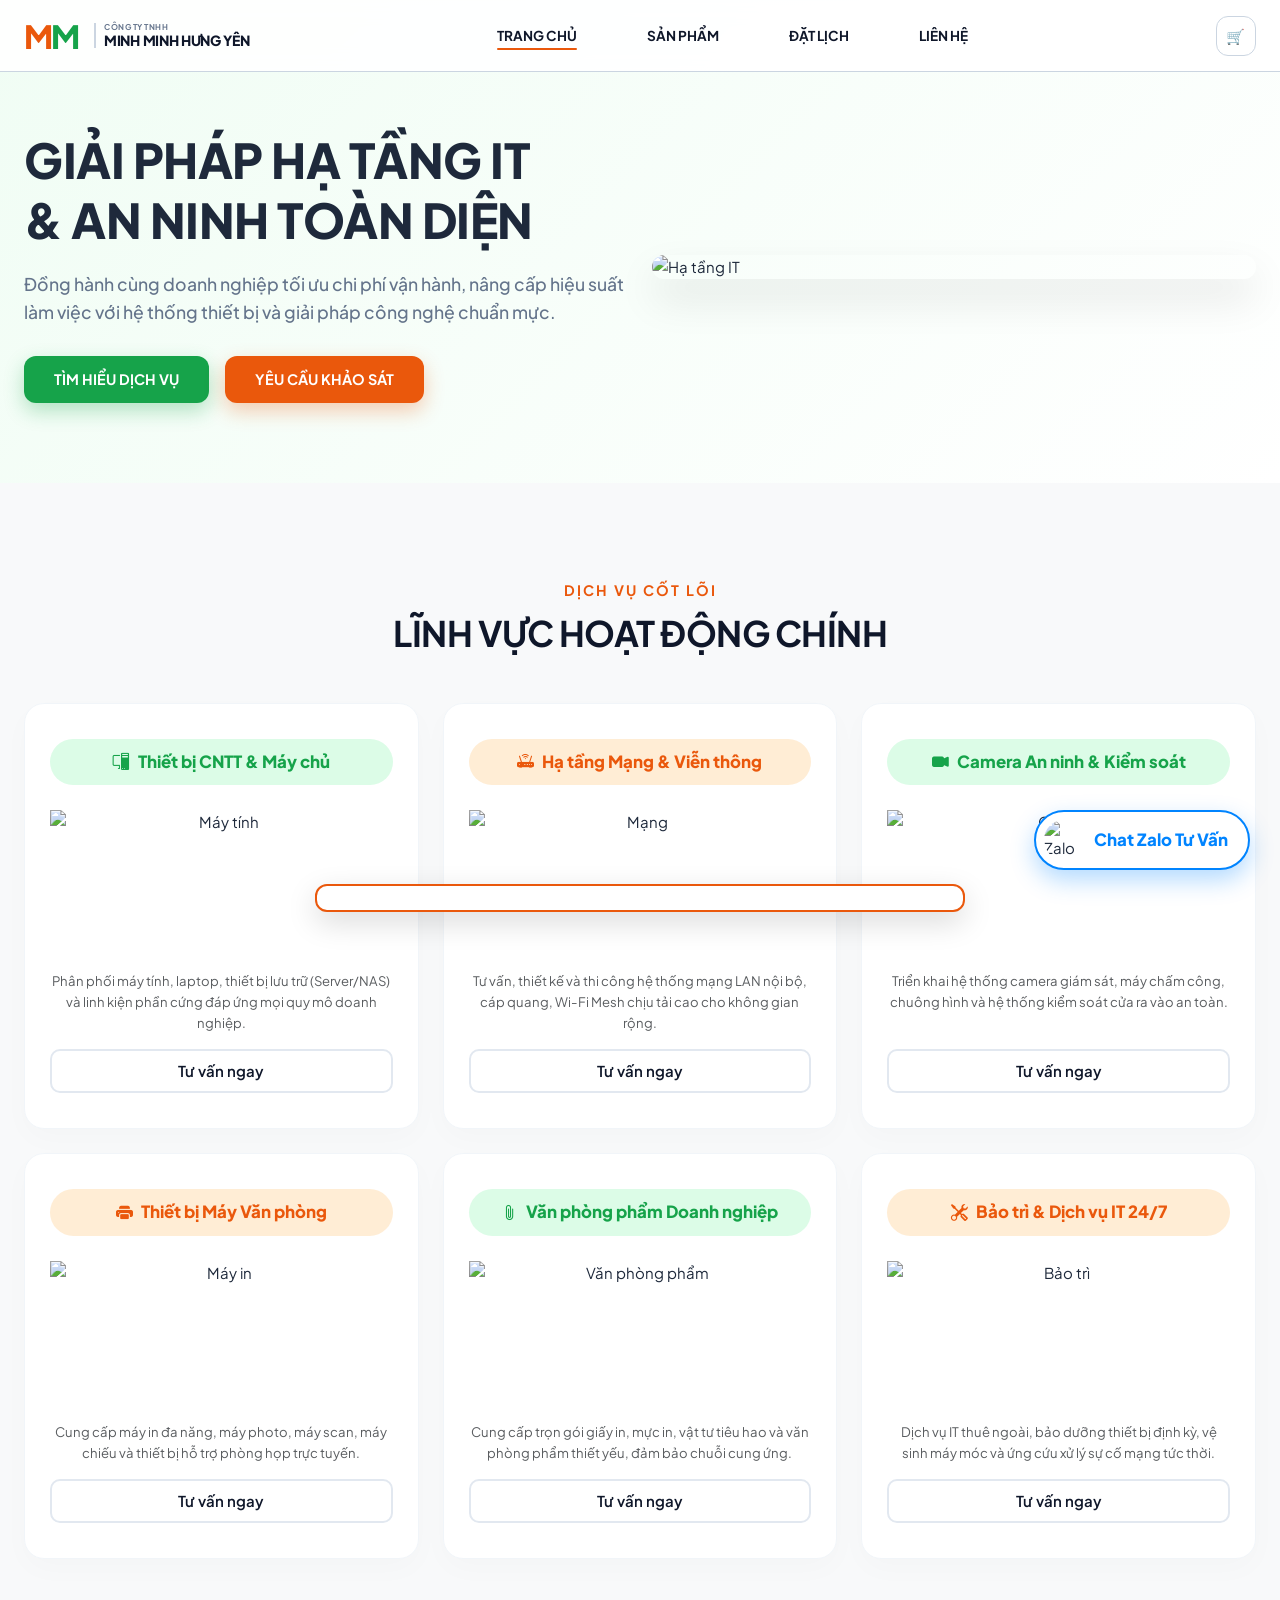
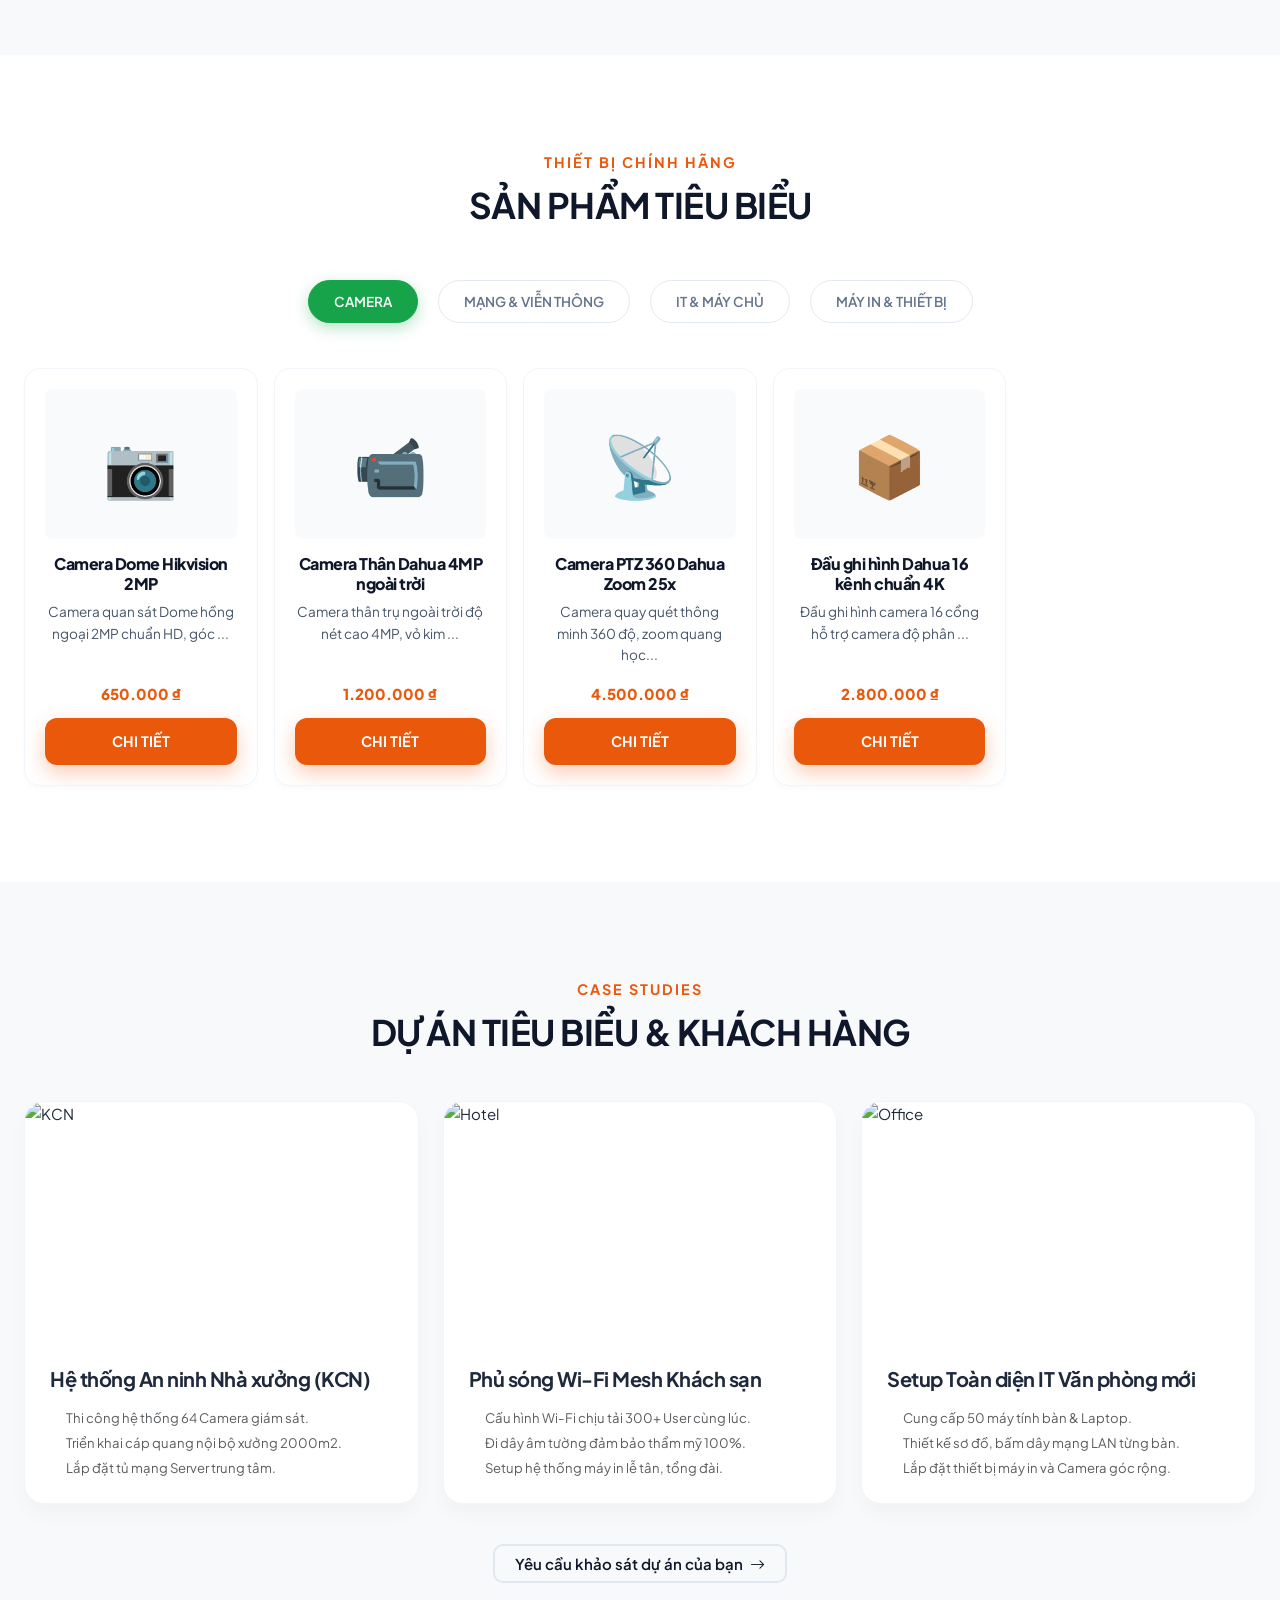
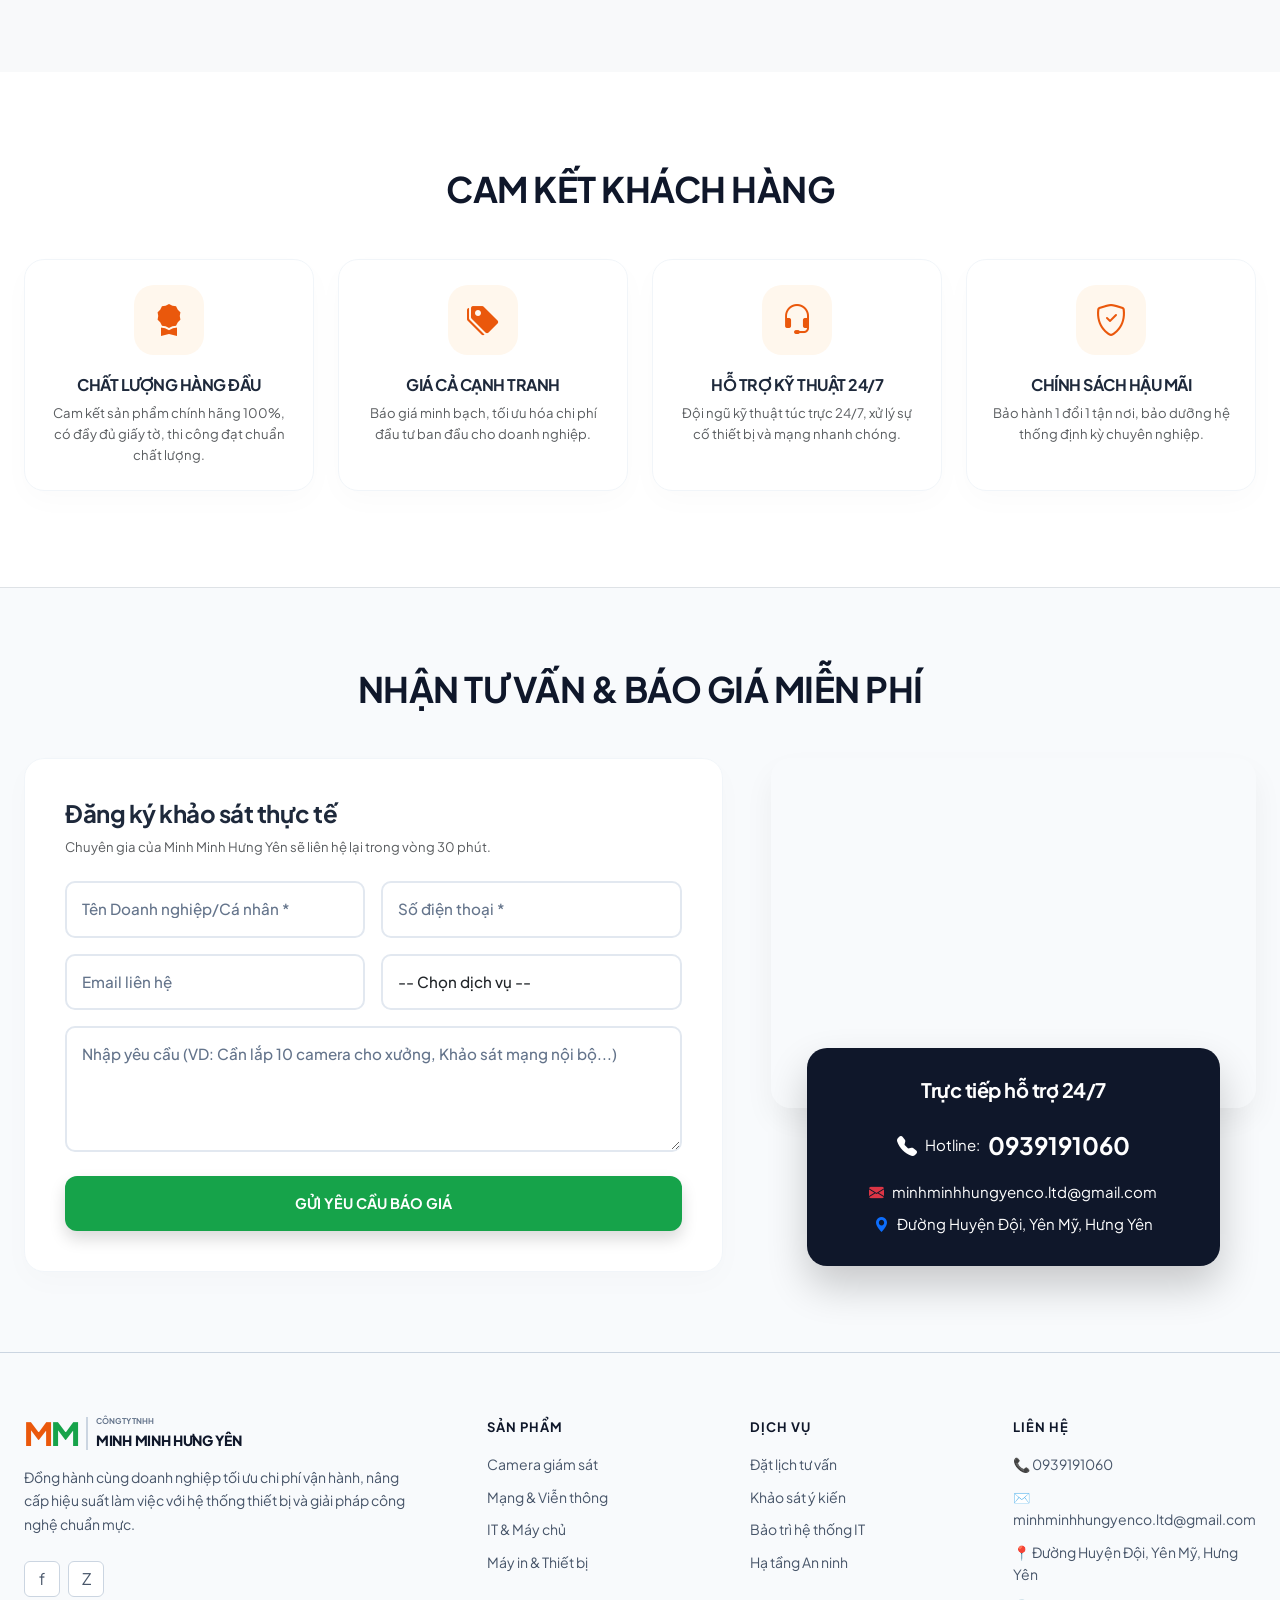
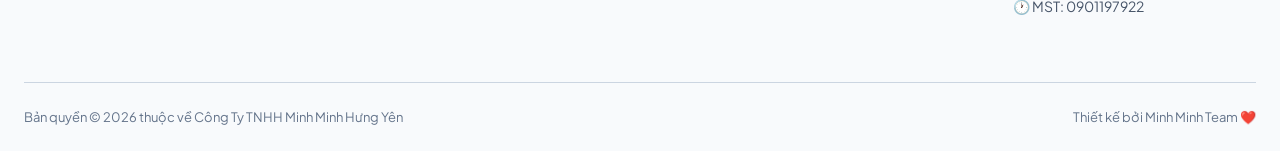
==== commit 39ab419d: "Remove underline pseudo-elements from category tabs on index.html" ====
--- a/index.html
+++ b/index.html
@@ -66,6 +66,7 @@
         .custom-tabs .nav-link { background: white; border: 1px solid #e2e8f0; color: var(--gray-text) !important; border-radius: 50px; padding: 10px 25px; font-weight: 600; transition: 0.3s; margin: 5px; }
         .custom-tabs .nav-link:hover { border-color: var(--green); color: var(--green) !important; }
         .custom-tabs .nav-link.active { background: var(--green); color: white !important; border-color: var(--green); box-shadow: 0 5px 15px rgba(22, 163, 74, 0.3); }
+        .custom-tabs .nav-link::after { display: none !important; }
         
         .product-card { background: white; border-radius: 16px; border: 1px solid #f1f5f9; padding: 20px; text-align: center; transition: 0.3s; box-shadow: 0 4px 6px rgba(0,0,0,0.02); height: 100%; display: flex; flex-direction: column; }
         .product-card:hover { border-color: var(--orange); box-shadow: 0 15px 30px rgba(234, 88, 12, 0.1); transform: translateY(-5px); }
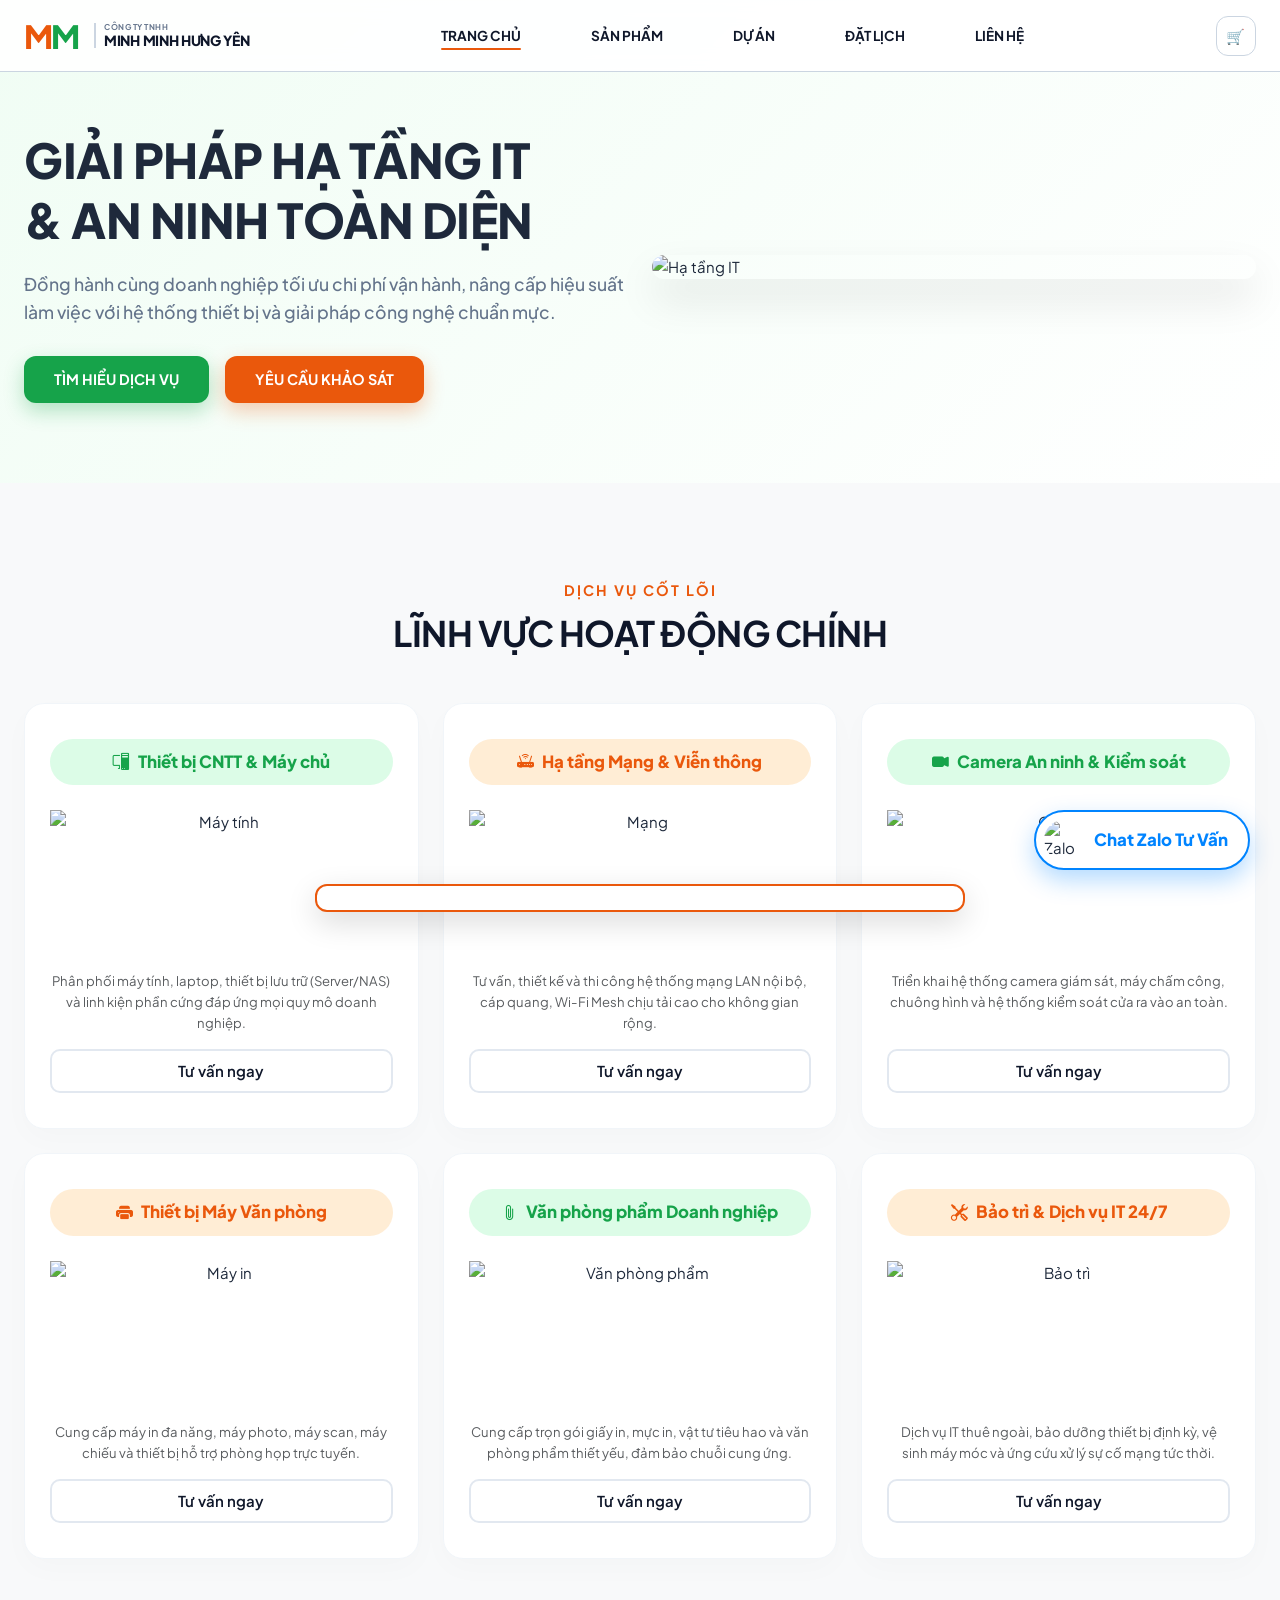
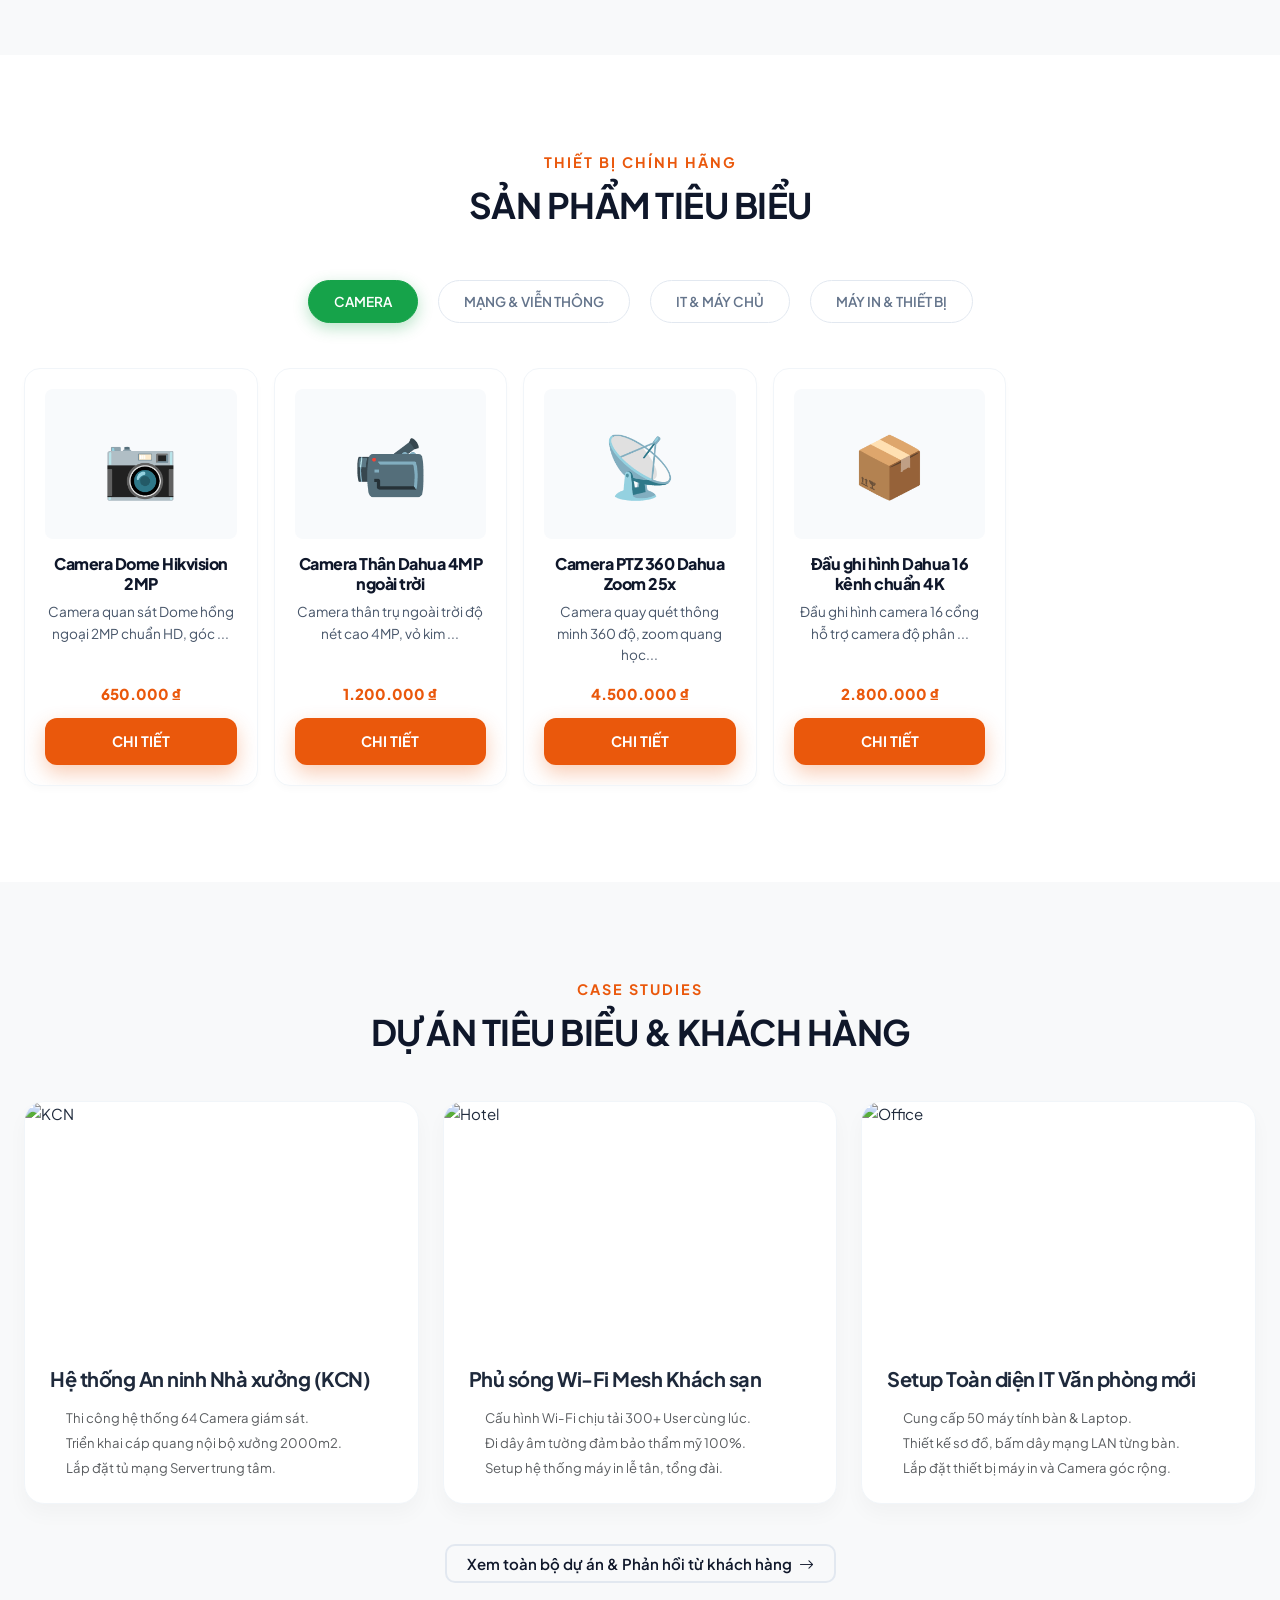
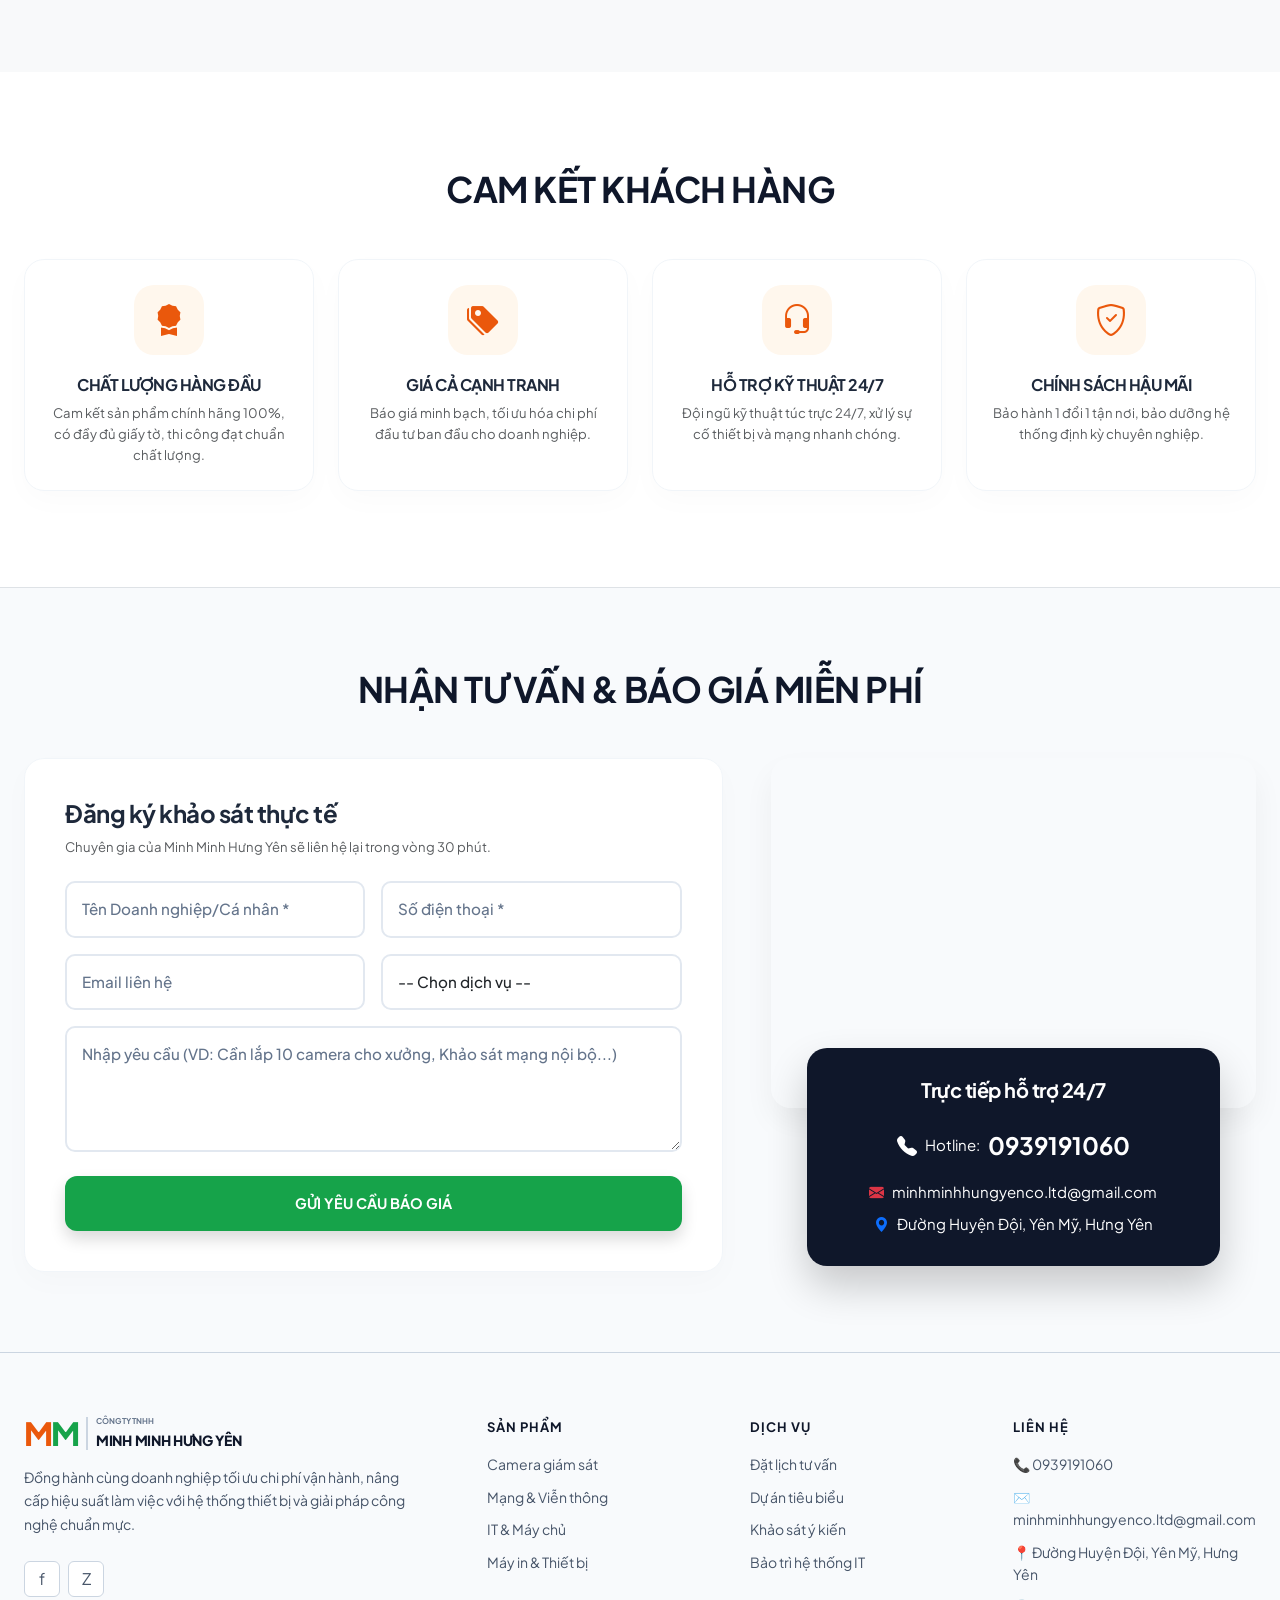
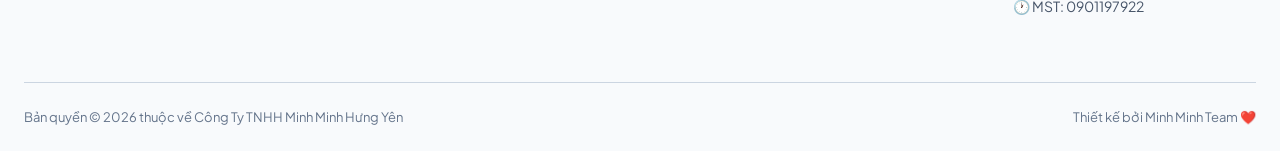
==== commit 79347888: "Add completed projects page with dynamic customer feedback using localStorage, Zalo consultation, an" ====
--- a/index.html
+++ b/index.html
@@ -289,7 +289,7 @@
             </div>
             
             <div class="text-center mt-5" data-aos="fade-up">
-                <a href="#quote" class="btn-outline-tech">Yêu cầu khảo sát dự án của bạn <i class="bi bi-arrow-right ms-1"></i></a>
+                <a href="projects.html" class="btn-outline-tech">Xem toàn bộ dự án & Phản hồi từ khách hàng <i class="bi bi-arrow-right ms-1"></i></a>
             </div>
         </div>
     </section>
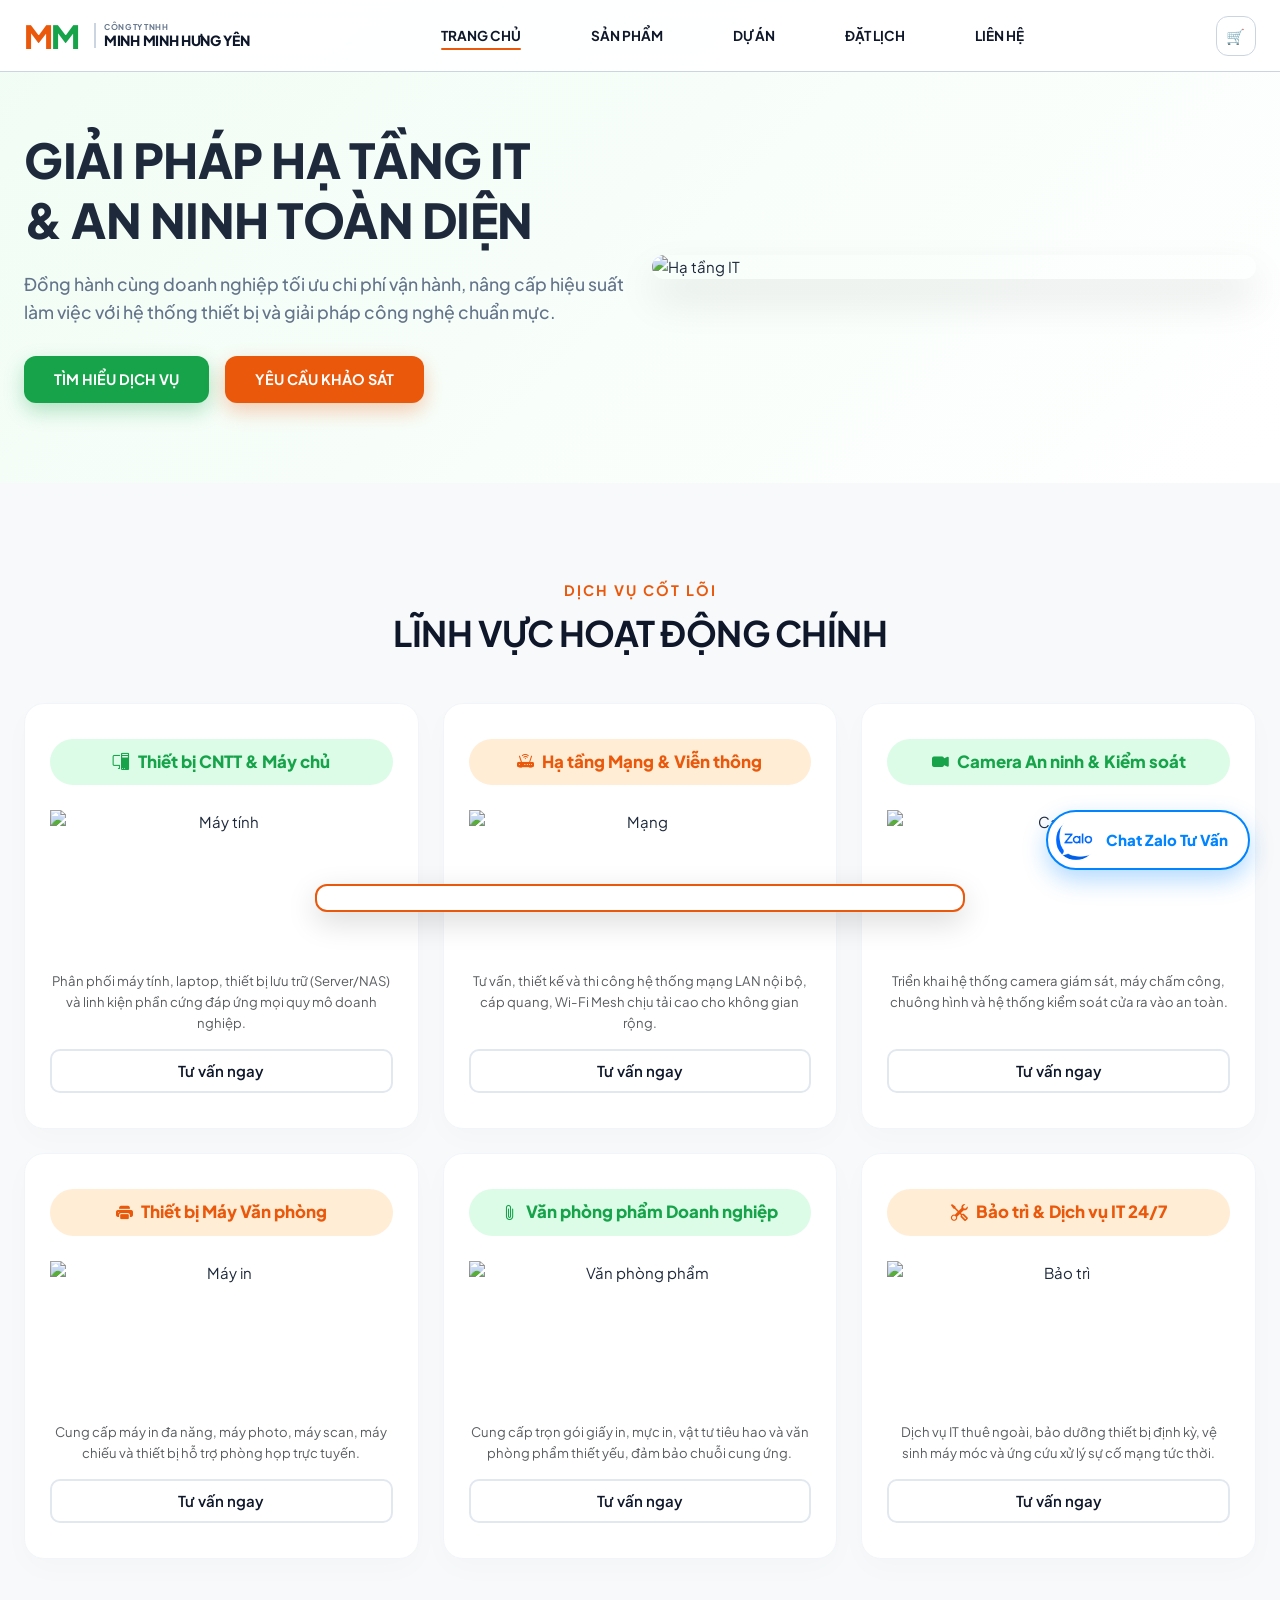
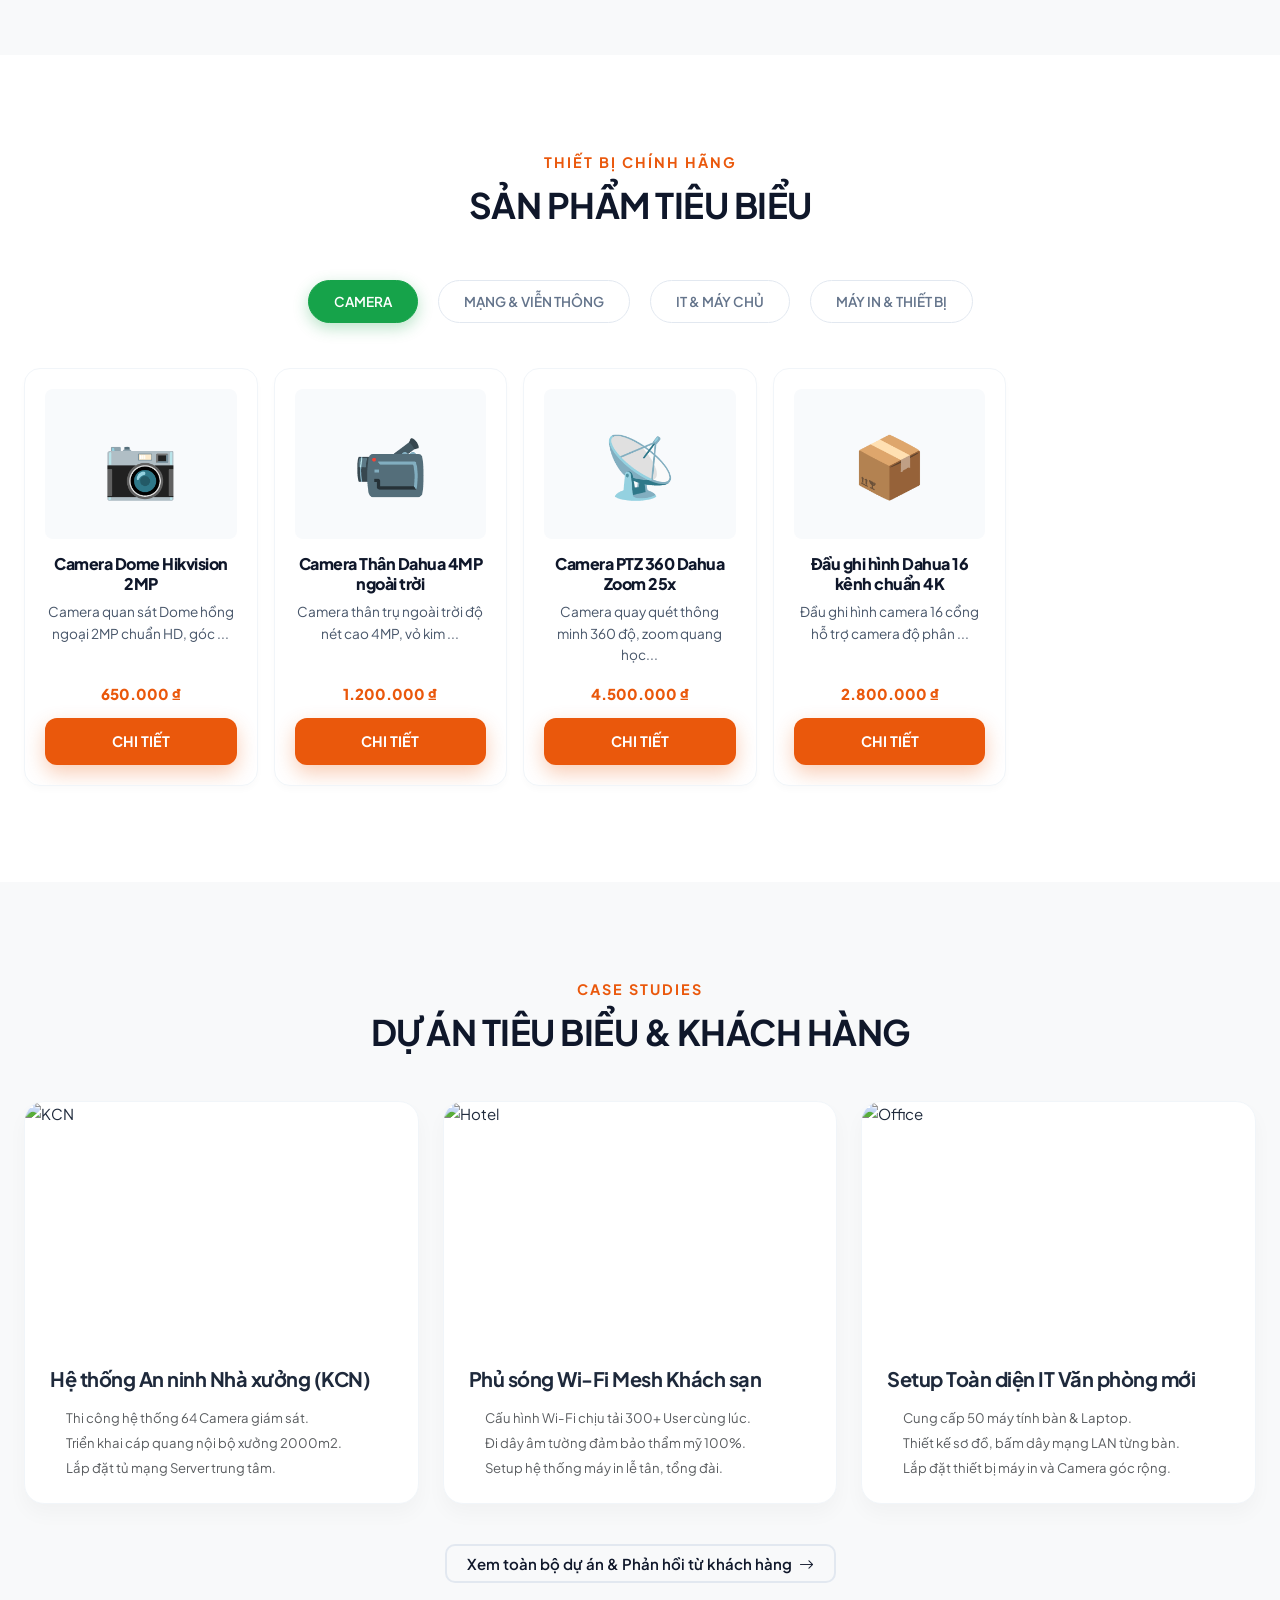
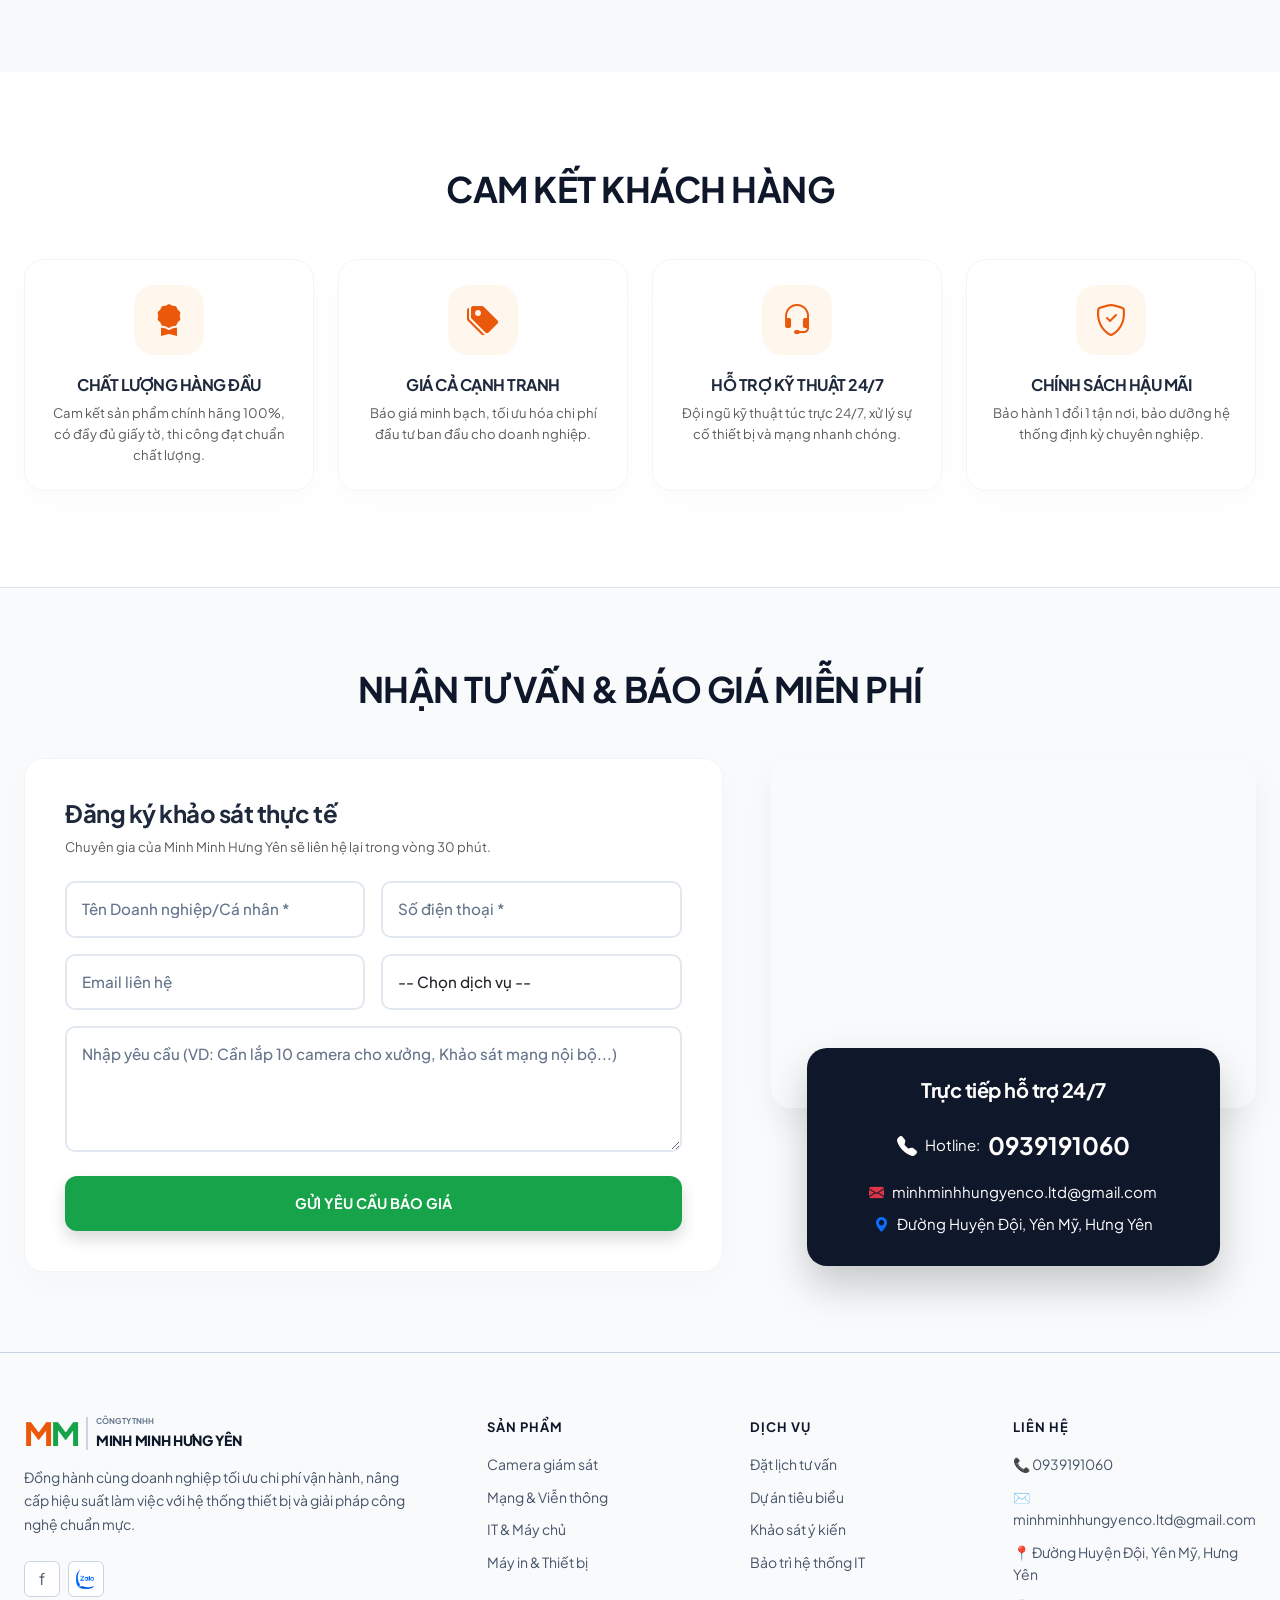
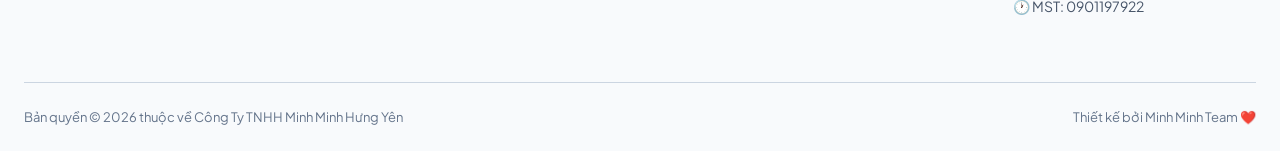
==== commit 81a53b02: "Integrate local Zalo icon image globally across website pages, floating buttons, social menu and sw " ====
--- a/index.html
+++ b/index.html
@@ -62,7 +62,7 @@
         .service-img { height: 140px; object-fit: contain; margin-bottom: 20px; }
 
         /* === TABS SẢN PHẨM & CARD SẢN PHẨM === */
-        .custom-tabs { border: none; justify-content: center; gap: 10px; margin-bottom: 40px; }
+        .custom-tabs { border: none; justify-content: center; gap: 10px; margin-bottom: 40px; padding: 0; list-style: none; }
         .custom-tabs .nav-link { background: white; border: 1px solid #e2e8f0; color: var(--gray-text) !important; border-radius: 50px; padding: 10px 25px; font-weight: 600; transition: 0.3s; margin: 5px; }
         .custom-tabs .nav-link:hover { border-color: var(--green); color: var(--green) !important; }
         .custom-tabs .nav-link.active { background: var(--green); color: white !important; border-color: var(--green); box-shadow: 0 5px 15px rgba(22, 163, 74, 0.3); }
@@ -92,13 +92,6 @@
         .form-control:focus, .form-select:focus { border-color: var(--green); box-shadow: none; }
         .map-box { border-radius: 20px; overflow: hidden; height: 350px; box-shadow: 0 15px 30px rgba(0,0,0,0.05); }
         .info-panel { background: var(--dark); color: white; padding: 30px; border-radius: 20px; margin-top: -60px; position: relative; z-index: 2; width: 85%; margin-left: auto; margin-right: auto; box-shadow: 0 20px 40px rgba(0,0,0,0.2); text-align: center; }
-
-        /* === WIDGET ZALO === */
-        .zalo-pulse { position: fixed; bottom: 30px; right: 30px; z-index: 999; background: #fff; padding: 8px 20px 8px 8px; border-radius: 50px; display: flex; align-items: center; gap: 10px; box-shadow: 0 10px 25px rgba(0, 132, 255, 0.3); border: 2px solid #0084ff; animation: pulse-zalo 2s infinite; transition: 0.3s; }
-        .zalo-pulse:hover { transform: translateY(-5px); text-decoration: none; }
-        .zalo-pulse img { width: 40px; height: 40px; border-radius: 50%; }
-        .zalo-pulse span { font-weight: 800; color: #0084ff; font-size: 1.05rem; }
-        @keyframes pulse-zalo { 0% { box-shadow: 0 0 0 0 rgba(0,132,255,0.5); } 70% { box-shadow: 0 0 0 15px rgba(0,132,255,0); } 100% { box-shadow: 0 0 0 0 rgba(0,132,255,0); } }
     </style>
 </head>
 <body>
@@ -384,11 +377,6 @@
 
     <div id="footer-placeholder"></div>
 
-    <a href="https://zalo.me/0939191060" target="_blank" class="zalo-pulse">
-        <img src="https://upload.wikimedia.org/wikipedia/commons/thumb/9/91/Icon_of_Zalo.svg/2048px-Icon_of_Zalo.svg.png" alt="Zalo">
-        <span>Chat Zalo Tư Vấn</span>
-    </a>
-
     <script src="js/app.js"></script>
     <script src="https://cdn.jsdelivr.net/npm/bootstrap@5.3.2/dist/js/bootstrap.bundle.min.js"></script>
     <script src="https://unpkg.com/aos@2.3.1/dist/aos.js"></script>
--- a/css/main.css
+++ b/css/main.css
@@ -1153,3 +1153,42 @@
 
   .section-title { font-size: 24px; }
 }
+
+/* === FLOATING ZALO PULSE BUTTON === */
+.zalo-pulse {
+  position: fixed;
+  bottom: 30px;
+  right: 30px;
+  z-index: 9999;
+  background: #ffffff;
+  padding: 8px 20px 8px 8px;
+  border-radius: 50px;
+  display: flex;
+  align-items: center;
+  gap: 10px;
+  box-shadow: 0 10px 25px rgba(0, 132, 255, 0.3);
+  border: 2px solid #0084ff;
+  animation: pulse-zalo 2s infinite;
+  transition: 0.3s;
+  text-decoration: none;
+}
+.zalo-pulse:hover {
+  transform: translateY(-5px);
+  text-decoration: none;
+}
+.zalo-pulse img {
+  width: 40px;
+  height: 40px;
+  border-radius: 50%;
+}
+.zalo-pulse span {
+  font-weight: 800;
+  color: #0084ff;
+  font-size: 15px;
+  font-family: var(--font-ui);
+}
+@keyframes pulse-zalo {
+  0% { box-shadow: 0 0 0 0 rgba(0, 132, 255, 0.5); }
+  70% { box-shadow: 0 0 0 15px rgba(0, 132, 255, 0); }
+  100% { box-shadow: 0 0 0 0 rgba(0, 132, 255, 0); }
+}
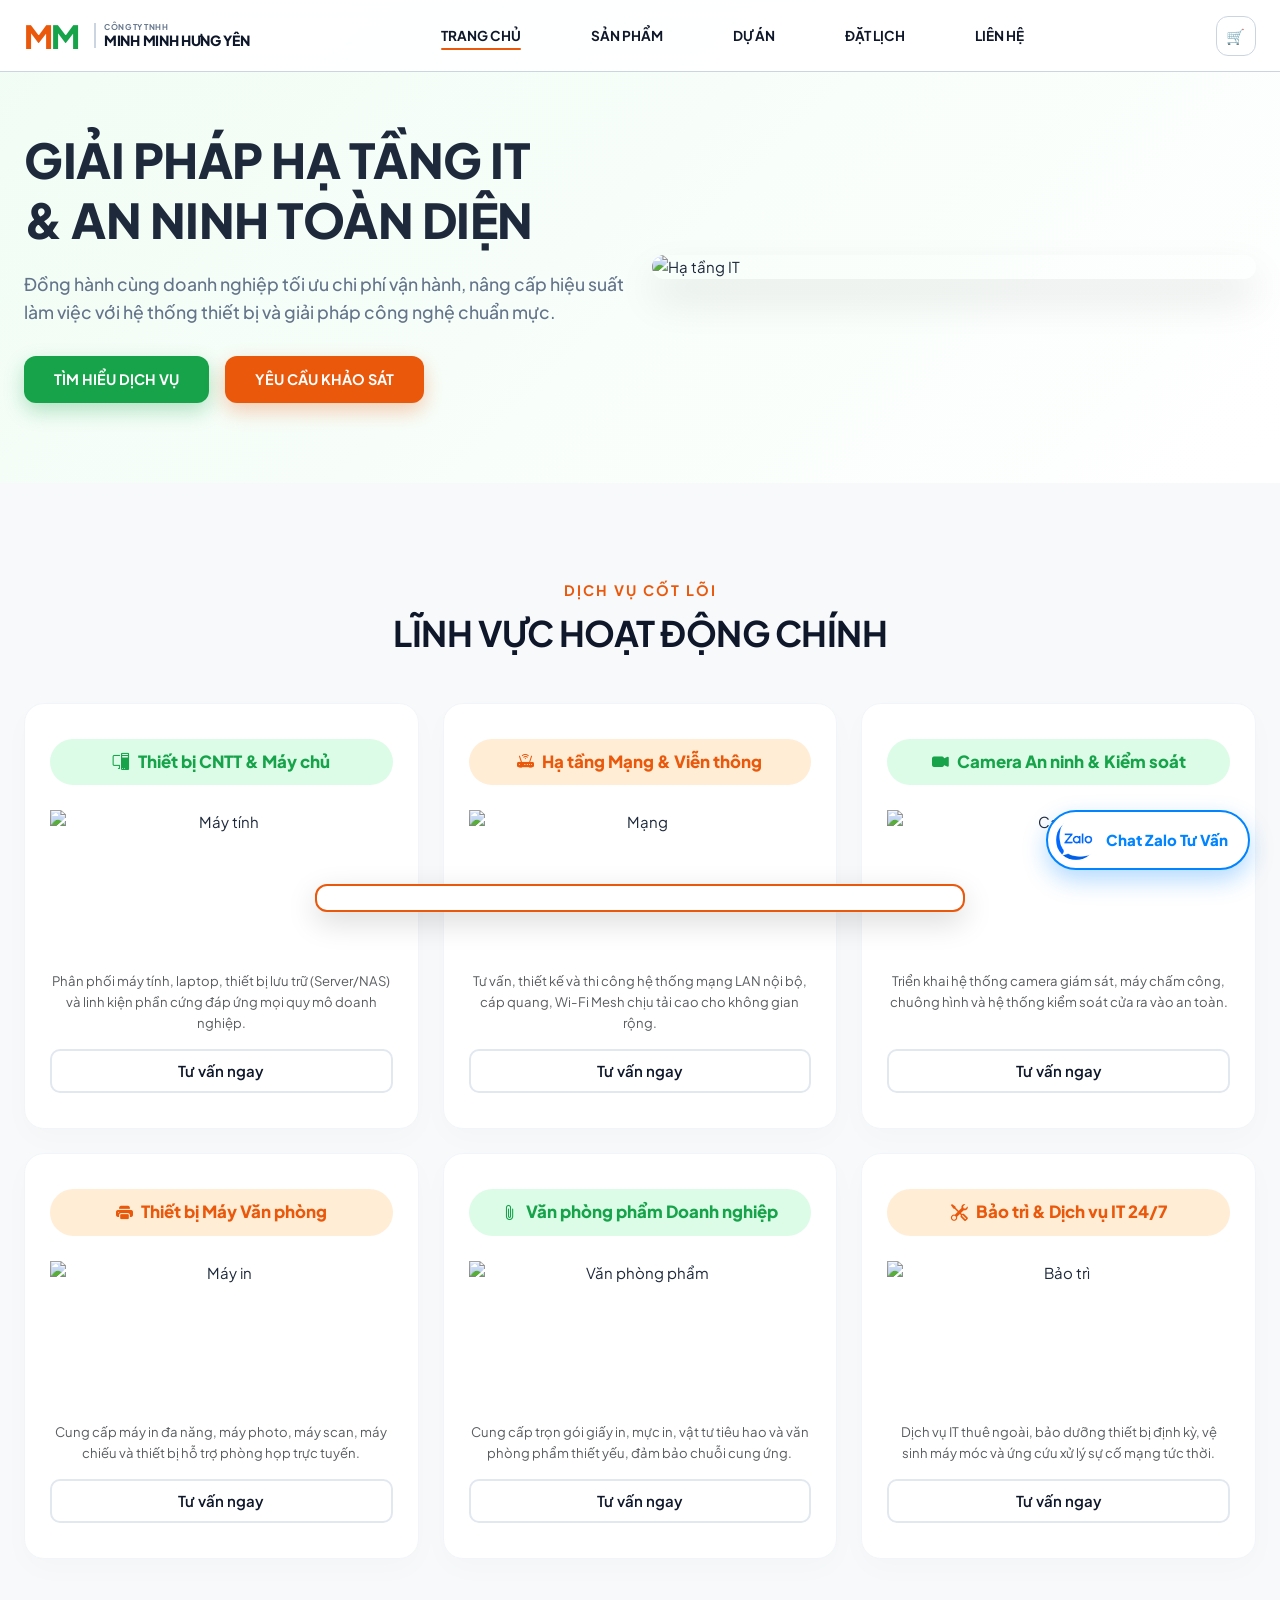
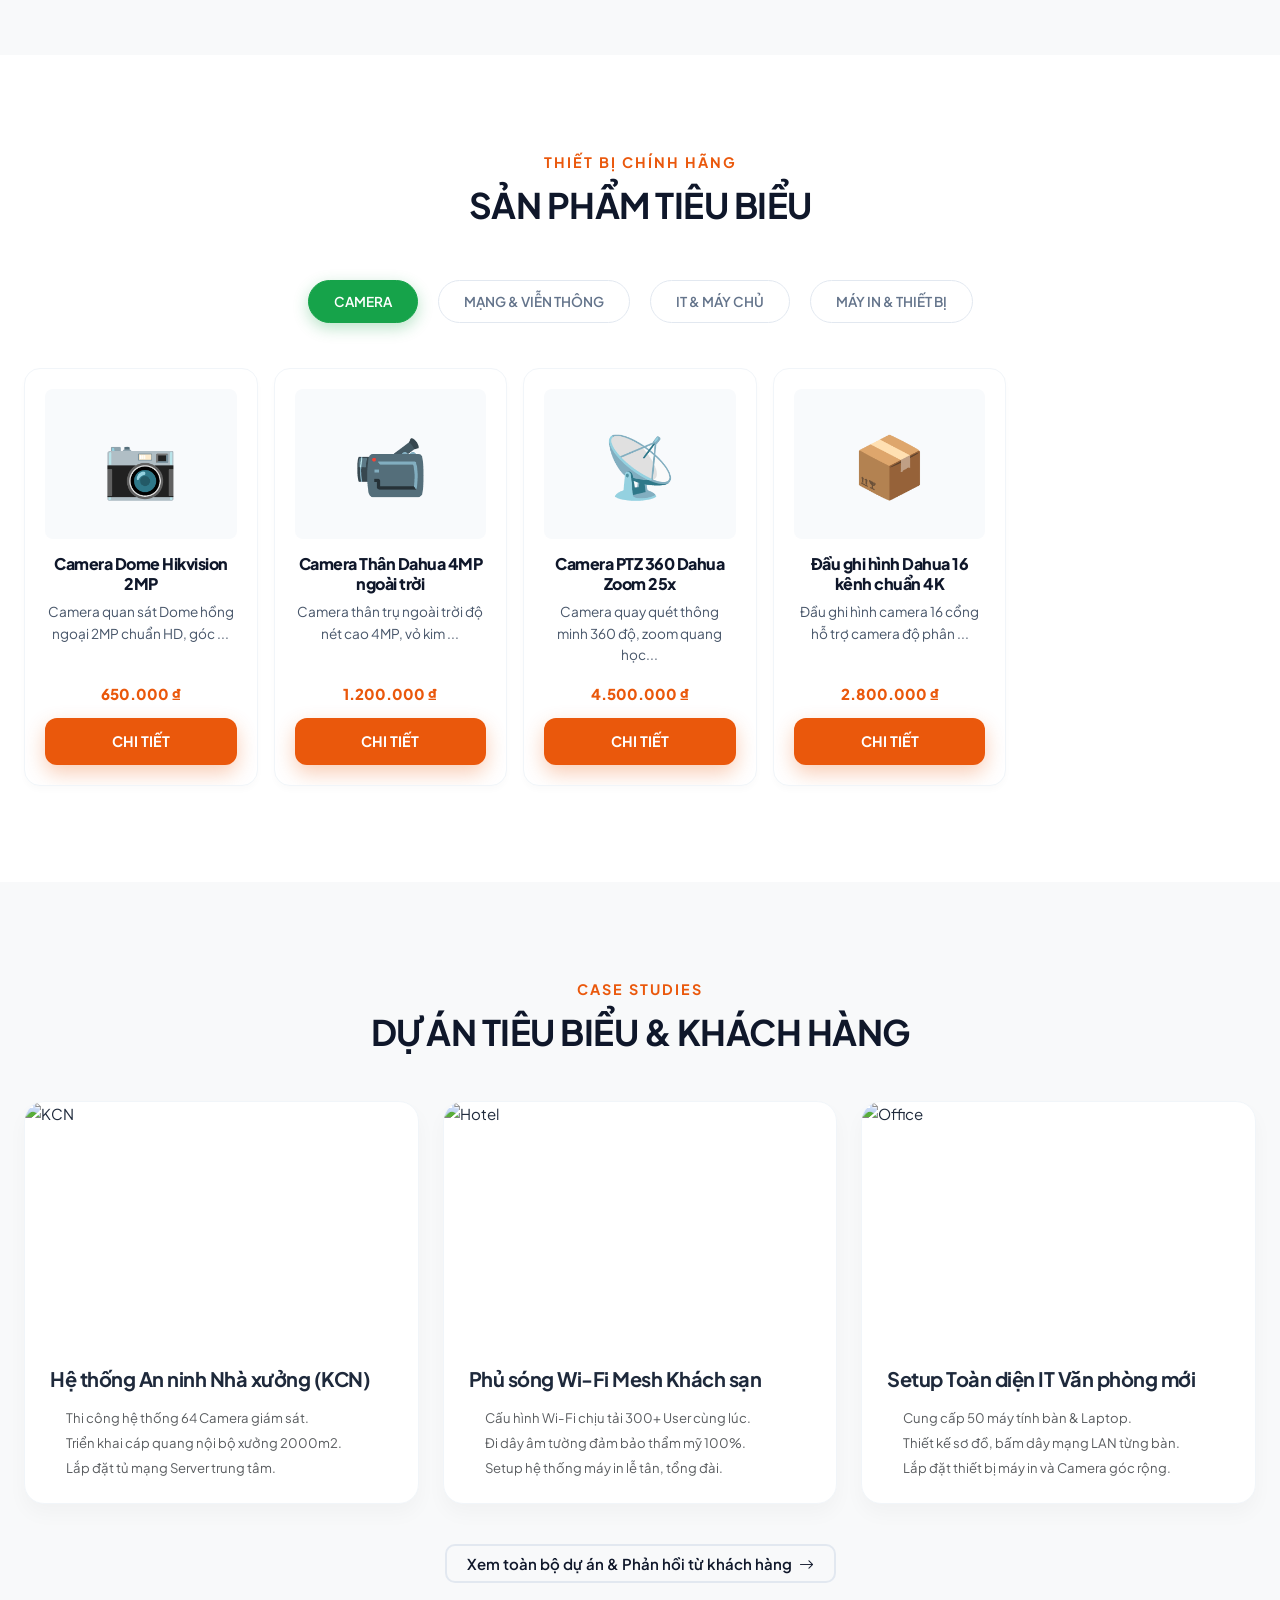
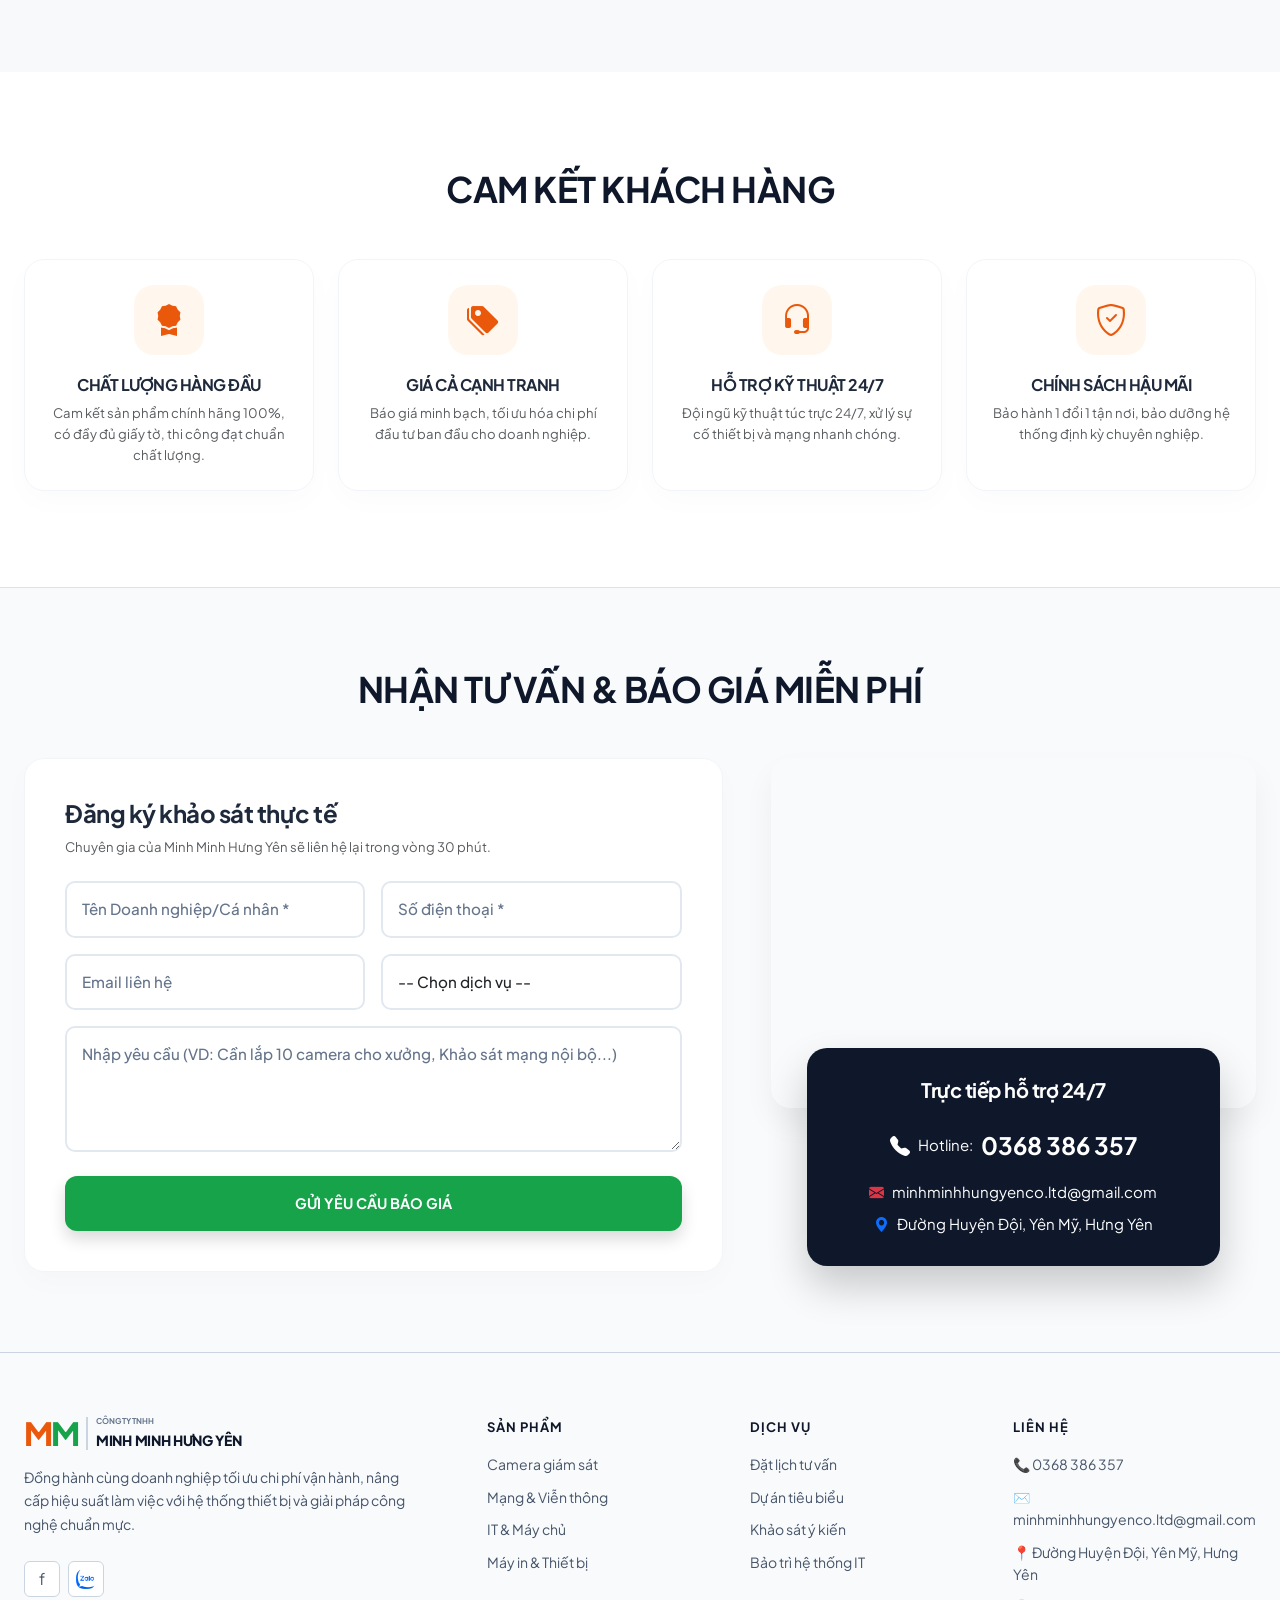
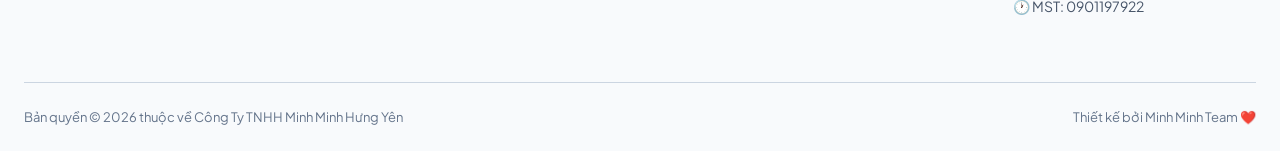
==== commit df5a8399: "Update store hotline to 0368386357 globally across the application, Zalo links, and documentation" ====
--- a/index.html
+++ b/index.html
@@ -366,7 +366,7 @@
                     </div>
                     <div class="info-panel">
                         <h5 class="fw-bold mb-4">Trực tiếp hỗ trợ 24/7</h5>
-                        <p class="mb-3 d-flex align-items-center justify-content-center"><i class="bi bi-telephone-fill text-orange me-2 fs-5"></i> Hotline: <strong class="fs-4 ms-2 text-green">0939191060</strong></p>
+                        <p class="mb-3 d-flex align-items-center justify-content-center"><i class="bi bi-telephone-fill text-orange me-2 fs-5"></i> Hotline: <strong class="fs-4 ms-2 text-green">0368 386 357</strong></p>
                         <p class="mb-2 d-flex align-items-center justify-content-center"><i class="bi bi-envelope-fill text-danger me-2"></i> minhminhhungyenco.ltd@gmail.com</p>
                         <p class="mb-0 d-flex align-items-center justify-content-center"><i class="bi bi-geo-alt-fill text-primary me-2"></i> Đường Huyện Đội, Yên Mỹ, Hưng Yên</p>
                     </div>
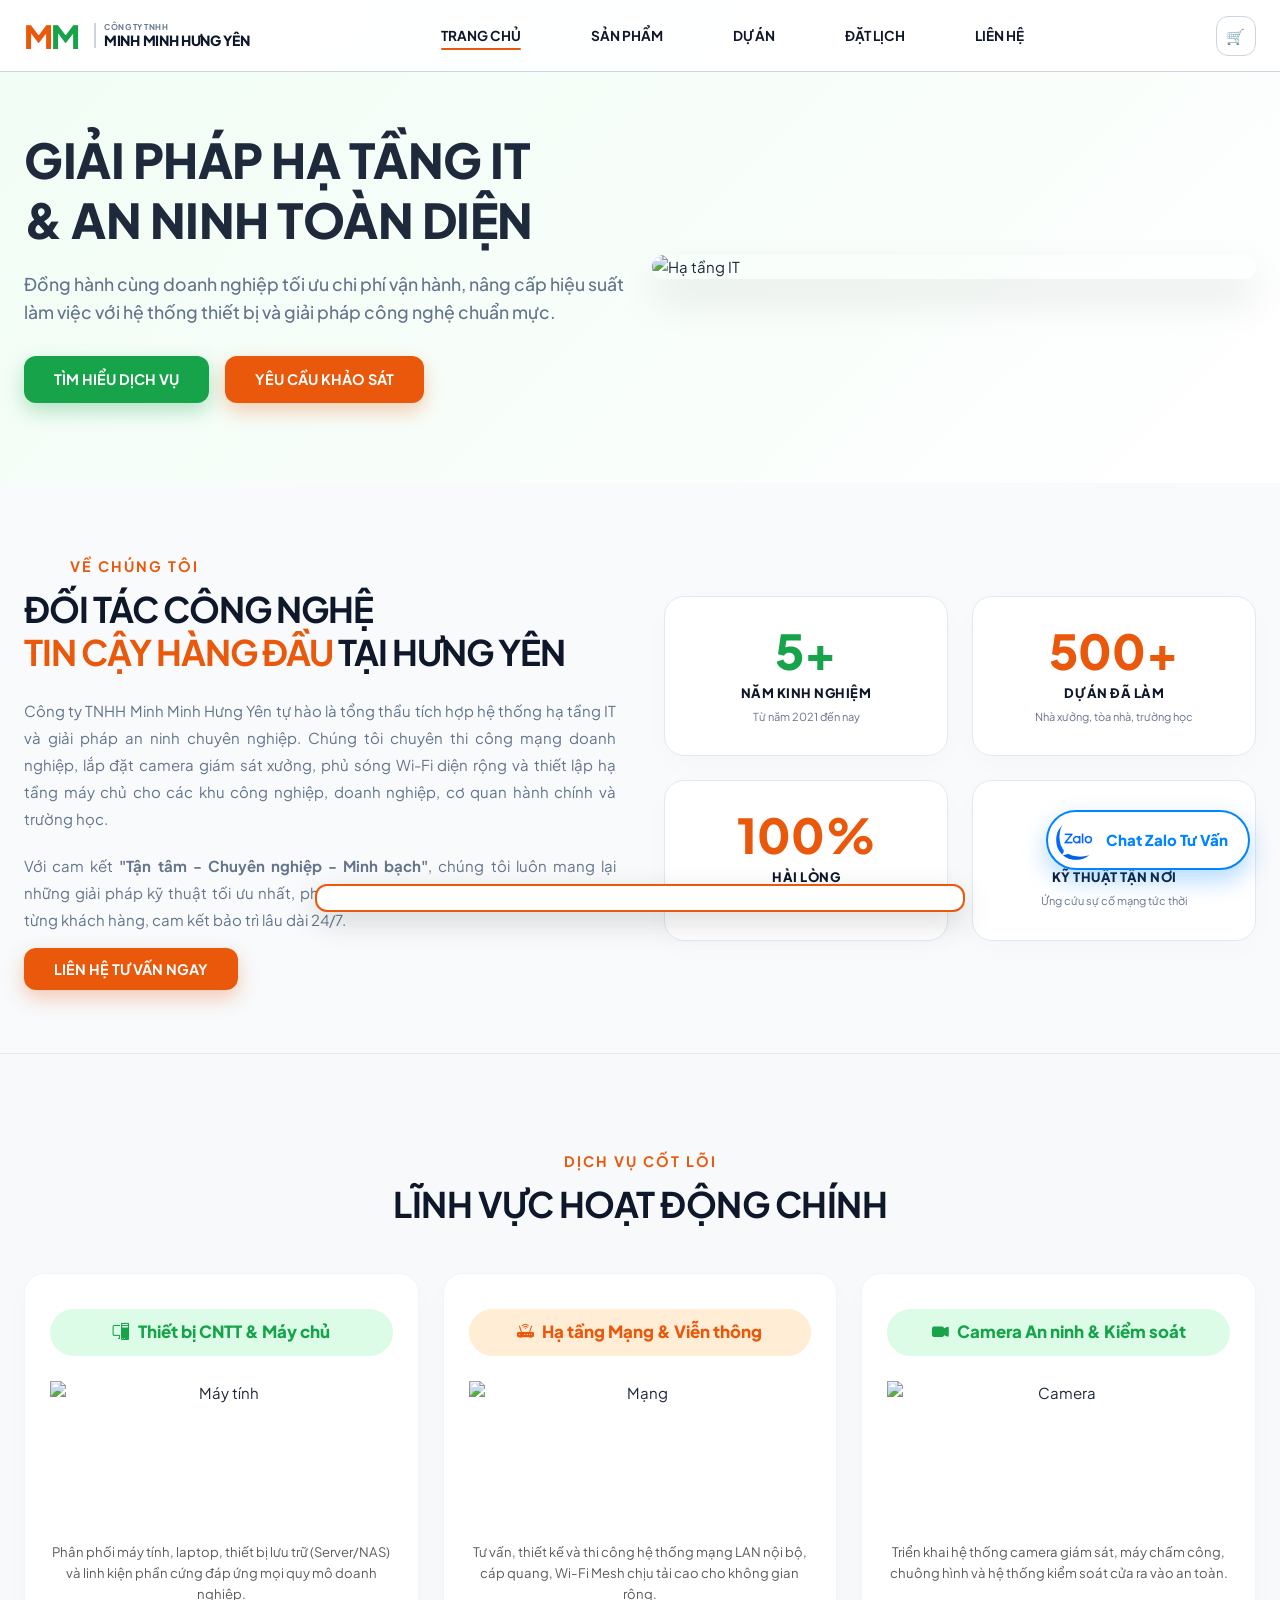
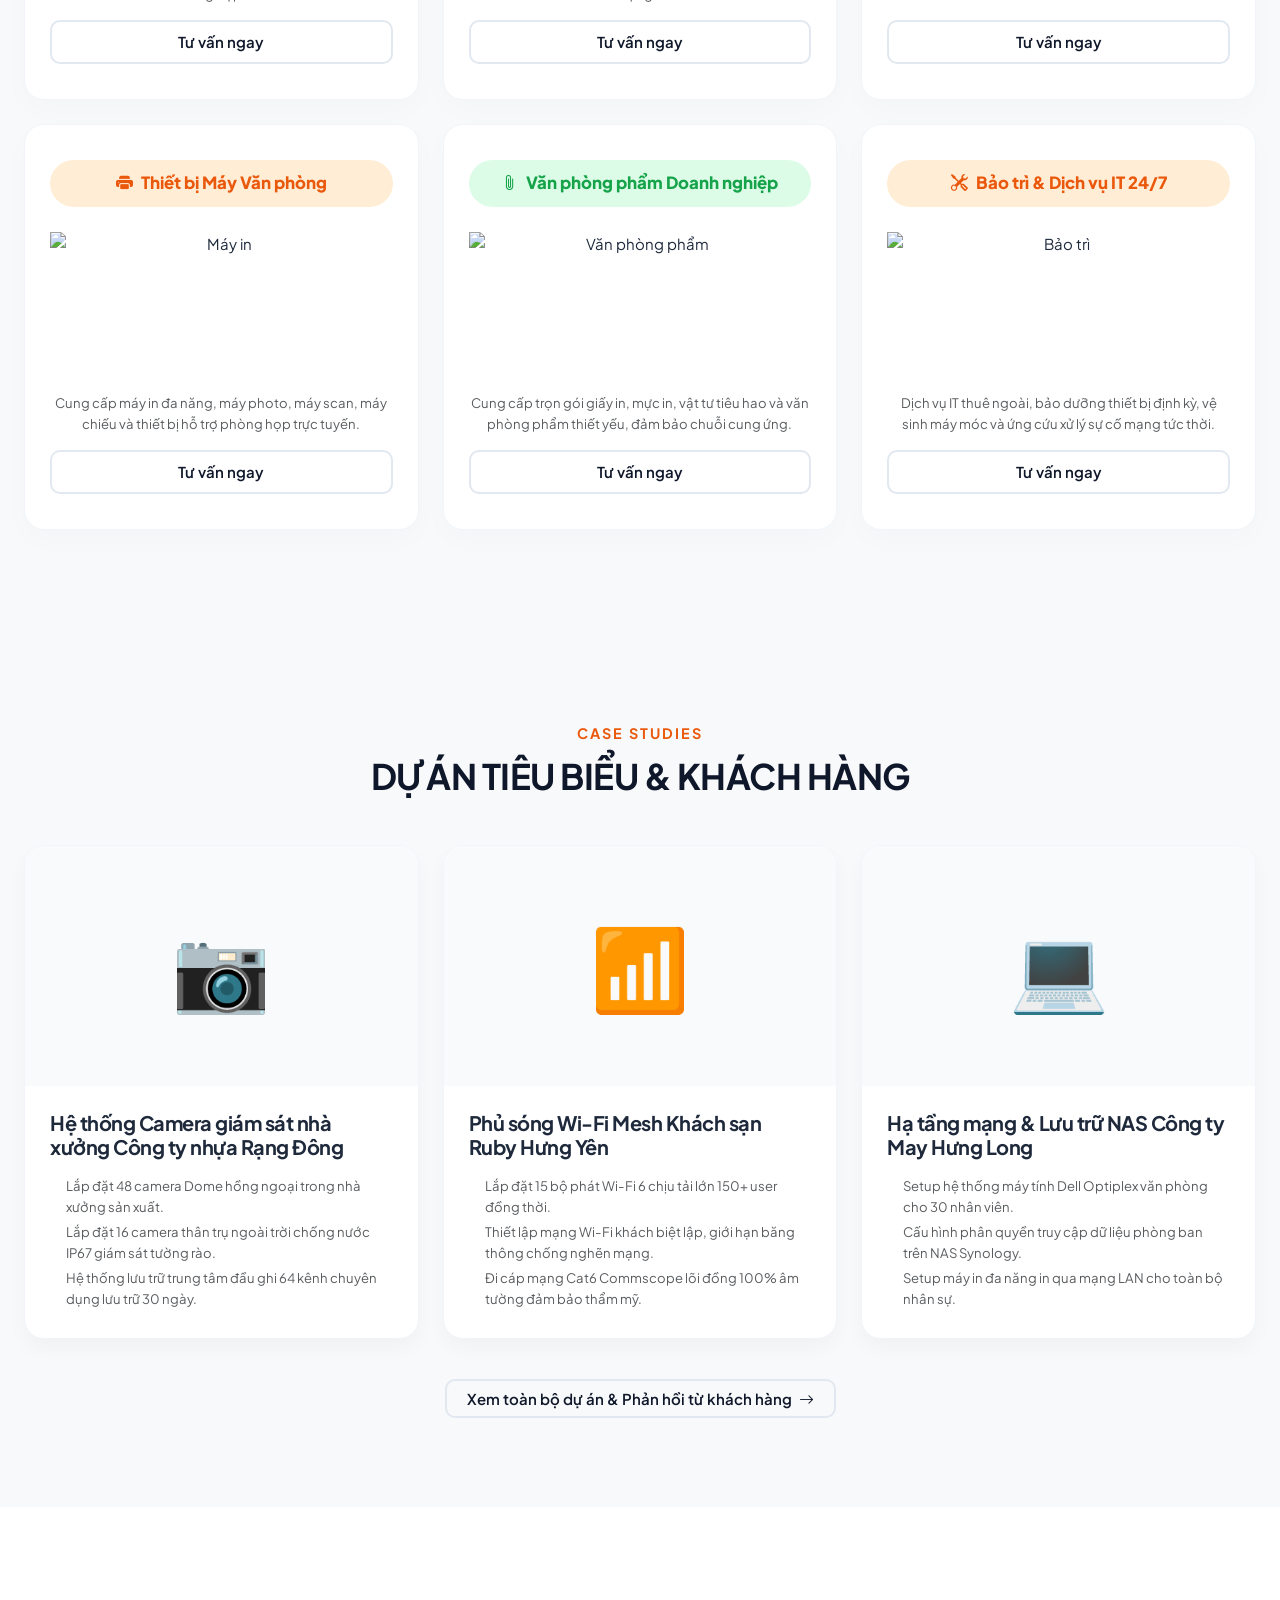
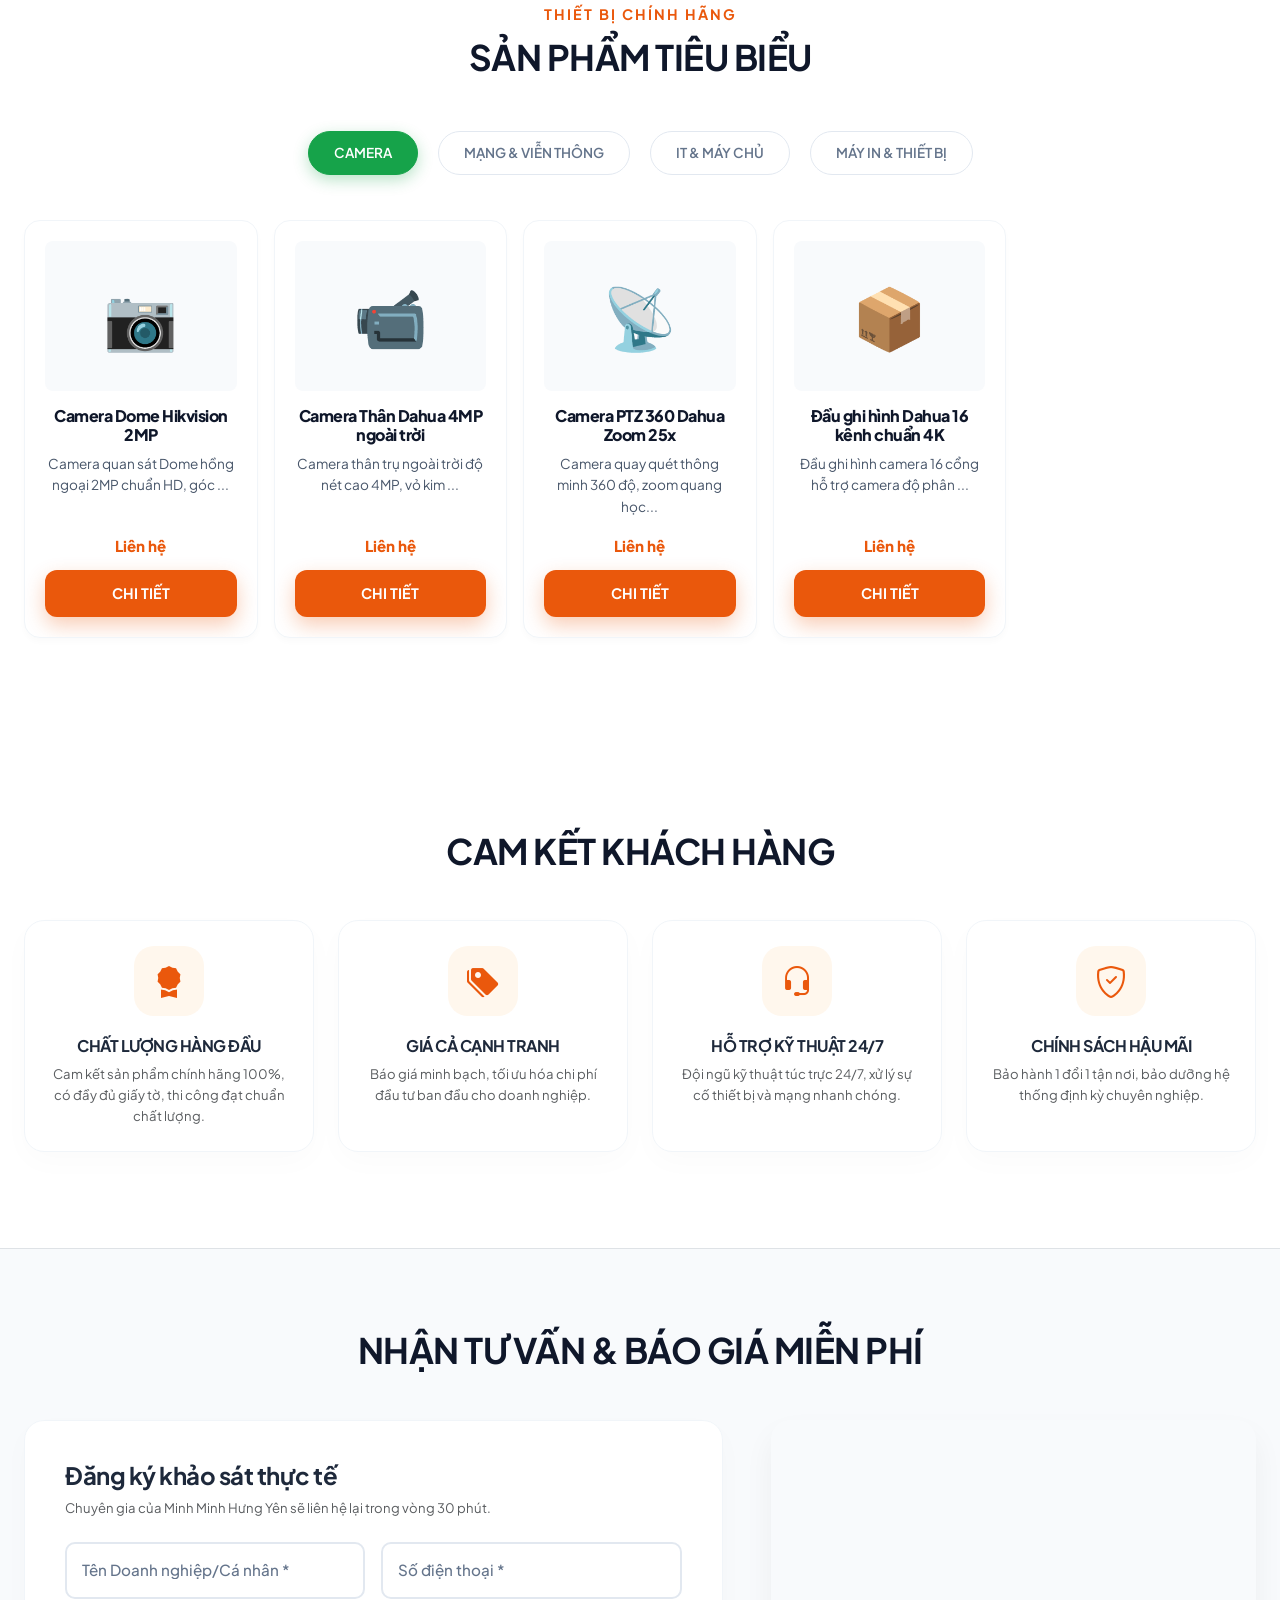
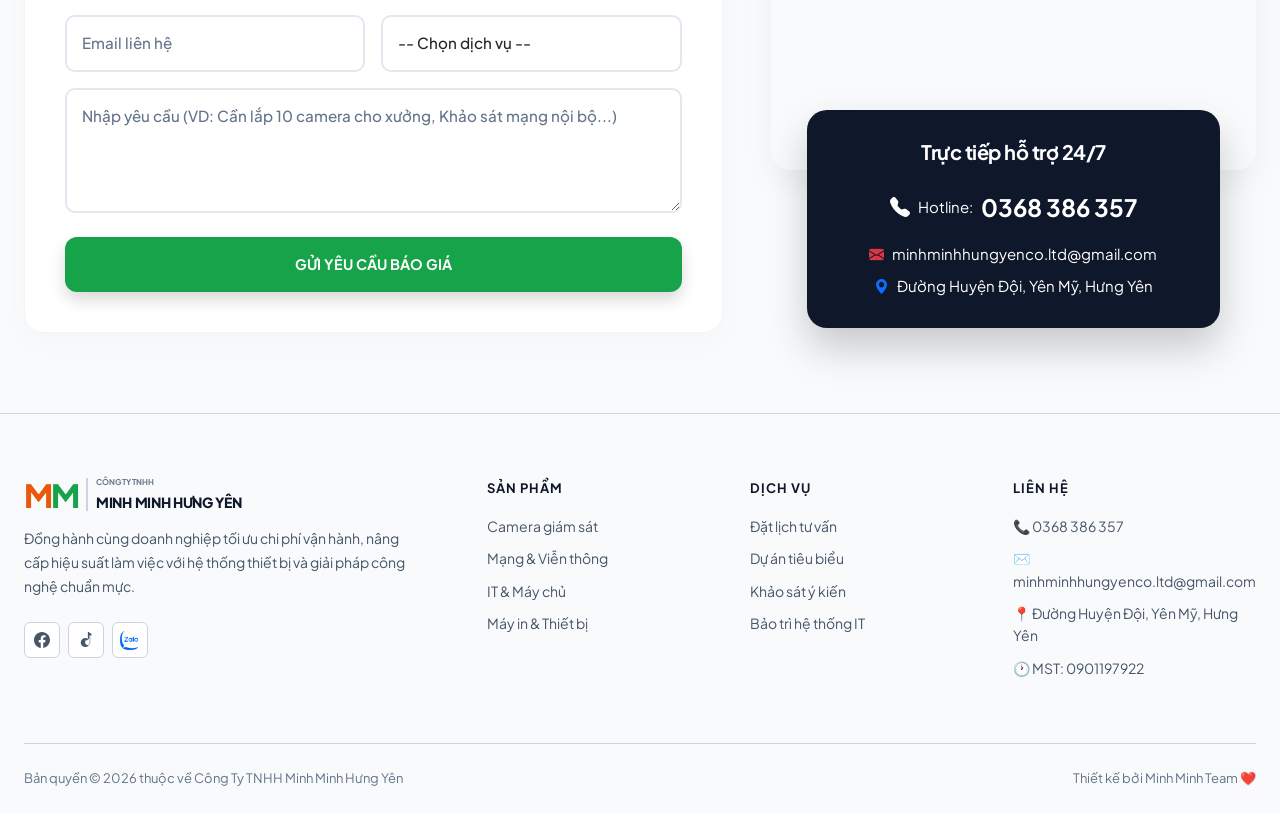
==== commit 1db3ee95: "feat: implement dynamic projects section and project management admin page" ====
--- a/index.html
+++ b/index.html
@@ -77,7 +77,7 @@
         /* === DỰ ÁN KIỀNG 3 CHÂN === */
         .project-card { border-radius: 20px; overflow: hidden; background: white; border: 1px solid #f1f5f9; box-shadow: 0 10px 20px rgba(0,0,0,0.03); transition: 0.4s; height: 100%; }
         .project-card:hover { box-shadow: 0 20px 40px rgba(0,0,0,0.1); transform: translateY(-8px); border-color: var(--green); }
-        .project-img-box { height: 240px; overflow: hidden; }
+        .project-img-box { height: 240px; overflow: hidden; display: flex; align-items: center; justify-content: center; background: #f8fafc; }
         .project-img-box img { width: 100%; height: 100%; object-fit: cover; transition: 0.6s ease; }
         .project-card:hover .project-img-box img { transform: scale(1.08); }
         .project-info { padding: 25px; }
@@ -116,6 +116,59 @@
         </div>
     </section>
 
+    <!-- ABOUT & ACHIEVEMENTS SECTION -->
+    <section id="about" class="py-5" style="background: var(--bg-light); border-bottom: 1px solid #e2e8f0;">
+        <div class="container py-4">
+            <div class="row align-items-center g-5">
+                <div class="col-lg-6" data-aos="fade-right">
+                    <span class="section-subtitle" style="text-align:left;">Về Chúng Tôi</span>
+                    <h2 class="fw-bold mb-4" style="font-size:2.2rem; color:var(--dark); text-transform:uppercase; line-height:1.2; letter-spacing:-1px;">
+                        Đối Tác Công Nghệ<br><span style="color:var(--orange);">Tin Cậy Hàng Đầu</span> tại Hưng Yên
+                    </h2>
+                    <p style="font-size:15px; color:var(--gray-text); line-height:1.8; margin-bottom:20px; text-align:justify;">
+                        Công ty TNHH Minh Minh Hưng Yên tự hào là tổng thầu tích hợp hệ thống hạ tầng IT và giải pháp an ninh chuyên nghiệp. Chúng tôi chuyên thi công mạng doanh nghiệp, lắp đặt camera giám sát xưởng, phủ sóng Wi-Fi diện rộng và thiết lập hạ tầng máy chủ cho các khu công nghiệp, doanh nghiệp, cơ quan hành chính và trường học.
+                    </p>
+                    <p style="font-size:15px; color:var(--gray-text); line-height:1.8; margin-bottom:24px; text-align:justify;">
+                        Với cam kết <strong>"Tận tâm - Chuyên nghiệp - Minh bạch"</strong>, chúng tôi luôn mang lại những giải pháp kỹ thuật tối ưu nhất, phù hợp với năng lực vận hành thực tế của từng khách hàng, cam kết bảo trì lâu dài 24/7.
+                    </p>
+                    <a href="#quote" class="btn-modern btn-orange text-decoration-none">Liên hệ tư vấn ngay</a>
+                </div>
+                <div class="col-lg-6" data-aos="fade-left">
+                    <div class="row g-4 text-center">
+                        <div class="col-6">
+                            <div style="background:white; padding:30px 20px; border-radius:20px; border:1px solid #e2e8f0; box-shadow:0 8px 30px rgba(0,0,0,0.02); height:100%;">
+                                <div style="font-size:3rem; font-weight:900; color:var(--green); line-height:1; margin-bottom:8px;">5+</div>
+                                <div style="font-size:13px; font-weight:800; text-transform:uppercase; color:var(--dark); letter-spacing:0.5px;">Năm Kinh Nghiệm</div>
+                                <div style="font-size:11px; color:var(--gray-text); margin-top:4px;">Từ năm 2021 đến nay</div>
+                            </div>
+                        </div>
+                        <div class="col-6">
+                            <div style="background:white; padding:30px 20px; border-radius:20px; border:1px solid #e2e8f0; box-shadow:0 8px 30px rgba(0,0,0,0.02); height:100%;">
+                                <div style="font-size:3rem; font-weight:900; color:var(--orange); line-height:1; margin-bottom:8px;">500+</div>
+                                <div style="font-size:13px; font-weight:800; text-transform:uppercase; color:var(--dark); letter-spacing:0.5px;">Dự Án Đã Làm</div>
+                                <div style="font-size:11px; color:var(--gray-text); margin-top:4px;">Nhà xưởng, tòa nhà, trường học</div>
+                            </div>
+                        </div>
+                        <div class="col-6">
+                            <div style="background:white; padding:30px 20px; border-radius:20px; border:1px solid #e2e8f0; box-shadow:0 8px 30px rgba(0,0,0,0.02); height:100%;">
+                                <div style="font-size:3rem; font-weight:900; color:var(--orange); line-height:1; margin-bottom:8px;">100%</div>
+                                <div style="font-size:13px; font-weight:800; text-transform:uppercase; color:var(--dark); letter-spacing:0.5px;">Hài Lòng</div>
+                                <div style="font-size:11px; color:var(--gray-text); margin-top:4px;">Khách hàng phản hồi 5 sao</div>
+                            </div>
+                        </div>
+                        <div class="col-6">
+                            <div style="background:white; padding:30px 20px; border-radius:20px; border:1px solid #e2e8f0; box-shadow:0 8px 30px rgba(0,0,0,0.02); height:100%;">
+                                <div style="font-size:3rem; font-weight:900; color:var(--green); line-height:1; margin-bottom:8px;">24/7</div>
+                                <div style="font-size:13px; font-weight:800; text-transform:uppercase; color:var(--dark); letter-spacing:0.5px;">Kỹ Thuật Tận Nơi</div>
+                                <div style="font-size:11px; color:var(--gray-text); margin-top:4px;">Ứng cứu sự cố mạng tức thời</div>
+                            </div>
+                        </div>
+                    </div>
+                </div>
+            </div>
+        </div>
+    </section>
+
     <section id="services" class="py-5 bg-light">
         <div class="container py-5">
             <span class="section-subtitle" data-aos="fade-up">Dịch Vụ Cốt Lõi</span>
@@ -171,6 +224,21 @@
                         <a href="#quote" class="btn-outline-tech">Tư vấn ngay</a>
                     </div>
                 </div>
+            </div>
+        </div>
+    </section>
+
+    <section id="projects" class="py-5 bg-light">
+        <div class="container py-5">
+            <span class="section-subtitle" data-aos="fade-up">Case Studies</span>
+            <h2 class="section-title" data-aos="fade-up">Dự Án Tiêu Biểu & Khách Hàng</h2>
+            
+            <div class="row g-4" id="landing-projects-grid">
+                <!-- Dữ liệu dự án được tải động từ JS -->
+            </div>
+            
+            <div class="text-center mt-5" data-aos="fade-up">
+                <a href="projects.html" class="btn-outline-tech">Xem toàn bộ dự án & Phản hồi từ khách hàng <i class="bi bi-arrow-right ms-1"></i></a>
             </div>
         </div>
     </section>
@@ -228,61 +296,6 @@
                         <div class="col"><div class="product-card"><img src="https://images.unsplash.com/photo-1556740749-887f6717defa?auto=format&fit=crop&q=80&w=300" alt="In 5"><h4>Máy in mã vạch / Bill</h4><p>Tốc độ cao cho kho xưởng, kế toán.</p><a href="#quote" class="btn-modern btn-orange btn-sm w-100">Báo giá</a></div></div>
                     </div>
                 </div>
-            </div>
-        </div>
-    </section>
-
-    <section id="projects" class="py-5 bg-light">
-        <div class="container py-5">
-            <span class="section-subtitle" data-aos="fade-up">Case Studies</span>
-            <h2 class="section-title" data-aos="fade-up">Dự Án Tiêu Biểu & Khách Hàng</h2>
-            
-            <div class="row g-4">
-                <div class="col-lg-4" data-aos="fade-up" data-aos-delay="100">
-                    <div class="project-card">
-                        <div class="project-img-box"><img src="https://images.unsplash.com/photo-1581091226825-a6a2a5aee158?auto=format&fit=crop&q=80&w=600" alt="KCN"></div>
-                        <div class="project-info">
-                            <h5 class="fw-bold mb-3">Hệ thống An ninh Nhà xưởng (KCN)</h5>
-                            <ul class="text-muted small ps-3 mb-0">
-                                <li class="mb-1">Thi công hệ thống 64 Camera giám sát.</li>
-                                <li class="mb-1">Triển khai cáp quang nội bộ xưởng 2000m2.</li>
-                                <li>Lắp đặt tủ mạng Server trung tâm.</li>
-                            </ul>
-                        </div>
-                    </div>
-                </div>
-                
-                <div class="col-lg-4" data-aos="fade-up" data-aos-delay="200">
-                    <div class="project-card">
-                        <div class="project-img-box"><img src="https://images.unsplash.com/photo-1566665797739-1674de7a421a?auto=format&fit=crop&q=80&w=600" alt="Hotel"></div>
-                        <div class="project-info">
-                            <h5 class="fw-bold mb-3">Phủ sóng Wi-Fi Mesh Khách sạn</h5>
-                            <ul class="text-muted small ps-3 mb-0">
-                                <li class="mb-1">Cấu hình Wi-Fi chịu tải 300+ User cùng lúc.</li>
-                                <li class="mb-1">Đi dây âm tường đảm bảo thẩm mỹ 100%.</li>
-                                <li>Setup hệ thống máy in lễ tân, tổng đài.</li>
-                            </ul>
-                        </div>
-                    </div>
-                </div>
-                
-                <div class="col-lg-4" data-aos="fade-up" data-aos-delay="300">
-                    <div class="project-card">
-                        <div class="project-img-box"><img src="https://images.unsplash.com/photo-1497366216548-37526070297c?auto=format&fit=crop&q=80&w=600" alt="Office"></div>
-                        <div class="project-info">
-                            <h5 class="fw-bold mb-3">Setup Toàn diện IT Văn phòng mới</h5>
-                            <ul class="text-muted small ps-3 mb-0">
-                                <li class="mb-1">Cung cấp 50 máy tính bàn & Laptop.</li>
-                                <li class="mb-1">Thiết kế sơ đồ, bấm dây mạng LAN từng bàn.</li>
-                                <li>Lắp đặt thiết bị máy in và Camera góc rộng.</li>
-                            </ul>
-                        </div>
-                    </div>
-                </div>
-            </div>
-            
-            <div class="text-center mt-5" data-aos="fade-up">
-                <a href="projects.html" class="btn-outline-tech">Xem toàn bộ dự án & Phản hồi từ khách hàng <i class="bi bi-arrow-right ms-1"></i></a>
             </div>
         </div>
     </section>
@@ -388,6 +401,7 @@
         });
 
         document.addEventListener('DOMContentLoaded', () => {
+            // Render products
             function renderLandingProductCard(p) {
                 return `
                     <div class="col">
@@ -427,6 +441,42 @@
                     grid.innerHTML = `<div class="w-100 text-center text-muted py-4">Chưa có sản phẩm thuộc danh mục này</div>`;
                 }
             });
+
+            // Render latest 3 projects dynamically
+            const landingProjectsGrid = document.getElementById('landing-projects-grid');
+            if (landingProjectsGrid) {
+                const latestProjects = Store.getProjects().slice(0, 3);
+                if (latestProjects.length > 0) {
+                    landingProjectsGrid.innerHTML = latestProjects.map((p, idx) => {
+                        const delay = (idx + 1) * 100;
+                        const highlightsHtml = p.highlights && p.highlights.length > 0
+                            ? p.highlights.slice(0, 3).map(h => `<li class="mb-1">${h}</li>`).join('')
+                            : `<li class="mb-1">${p.desc ? (p.desc.length > 100 ? p.desc.slice(0, 100) + '...' : p.desc) : ''}</li>`;
+                            
+                        const imgHtml = p.imageUrl
+                            ? `<img src="${p.imageUrl}" alt="${p.name}" style="width:100%;height:100%;object-fit:cover;transition:0.6s ease;">`
+                            : `<span style="font-size:80px;">${p.icon || '💼'}</span>`;
+
+                        return `
+                            <div class="col-lg-4" data-aos="fade-up" data-aos-delay="${delay}">
+                                <div class="project-card" onclick="window.location='projects.html'" style="cursor:pointer;">
+                                    <div class="project-img-box">
+                                        ${imgHtml}
+                                    </div>
+                                    <div class="project-info">
+                                        <h5 class="fw-bold mb-3">${p.name}</h5>
+                                        <ul class="text-muted small ps-3 mb-0">
+                                            ${highlightsHtml}
+                                        </ul>
+                                    </div>
+                                </div>
+                            </div>
+                        `;
+                    }).join('');
+                } else {
+                    landingProjectsGrid.innerHTML = `<div class="w-100 text-center text-muted py-4">Chưa có dự án nào được cập nhật</div>`;
+                }
+            }
         });
     </script>
 </body>
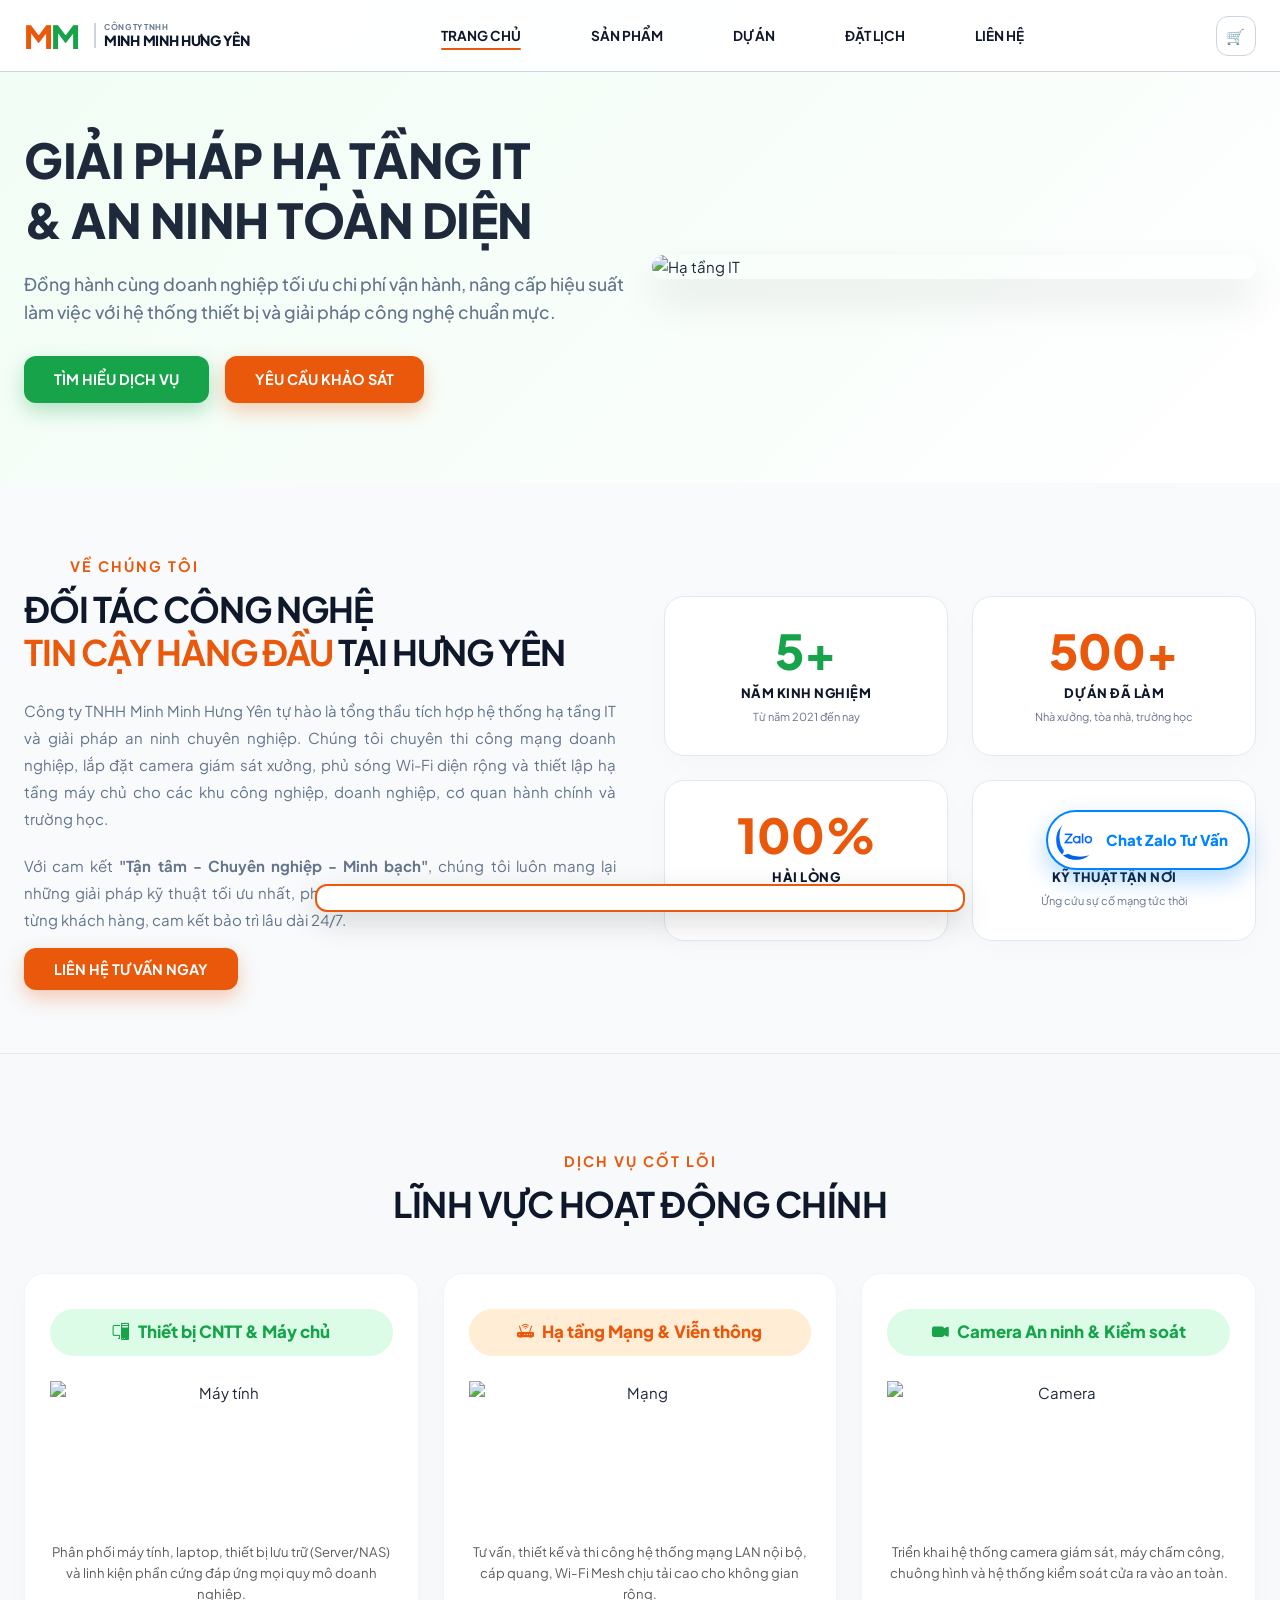
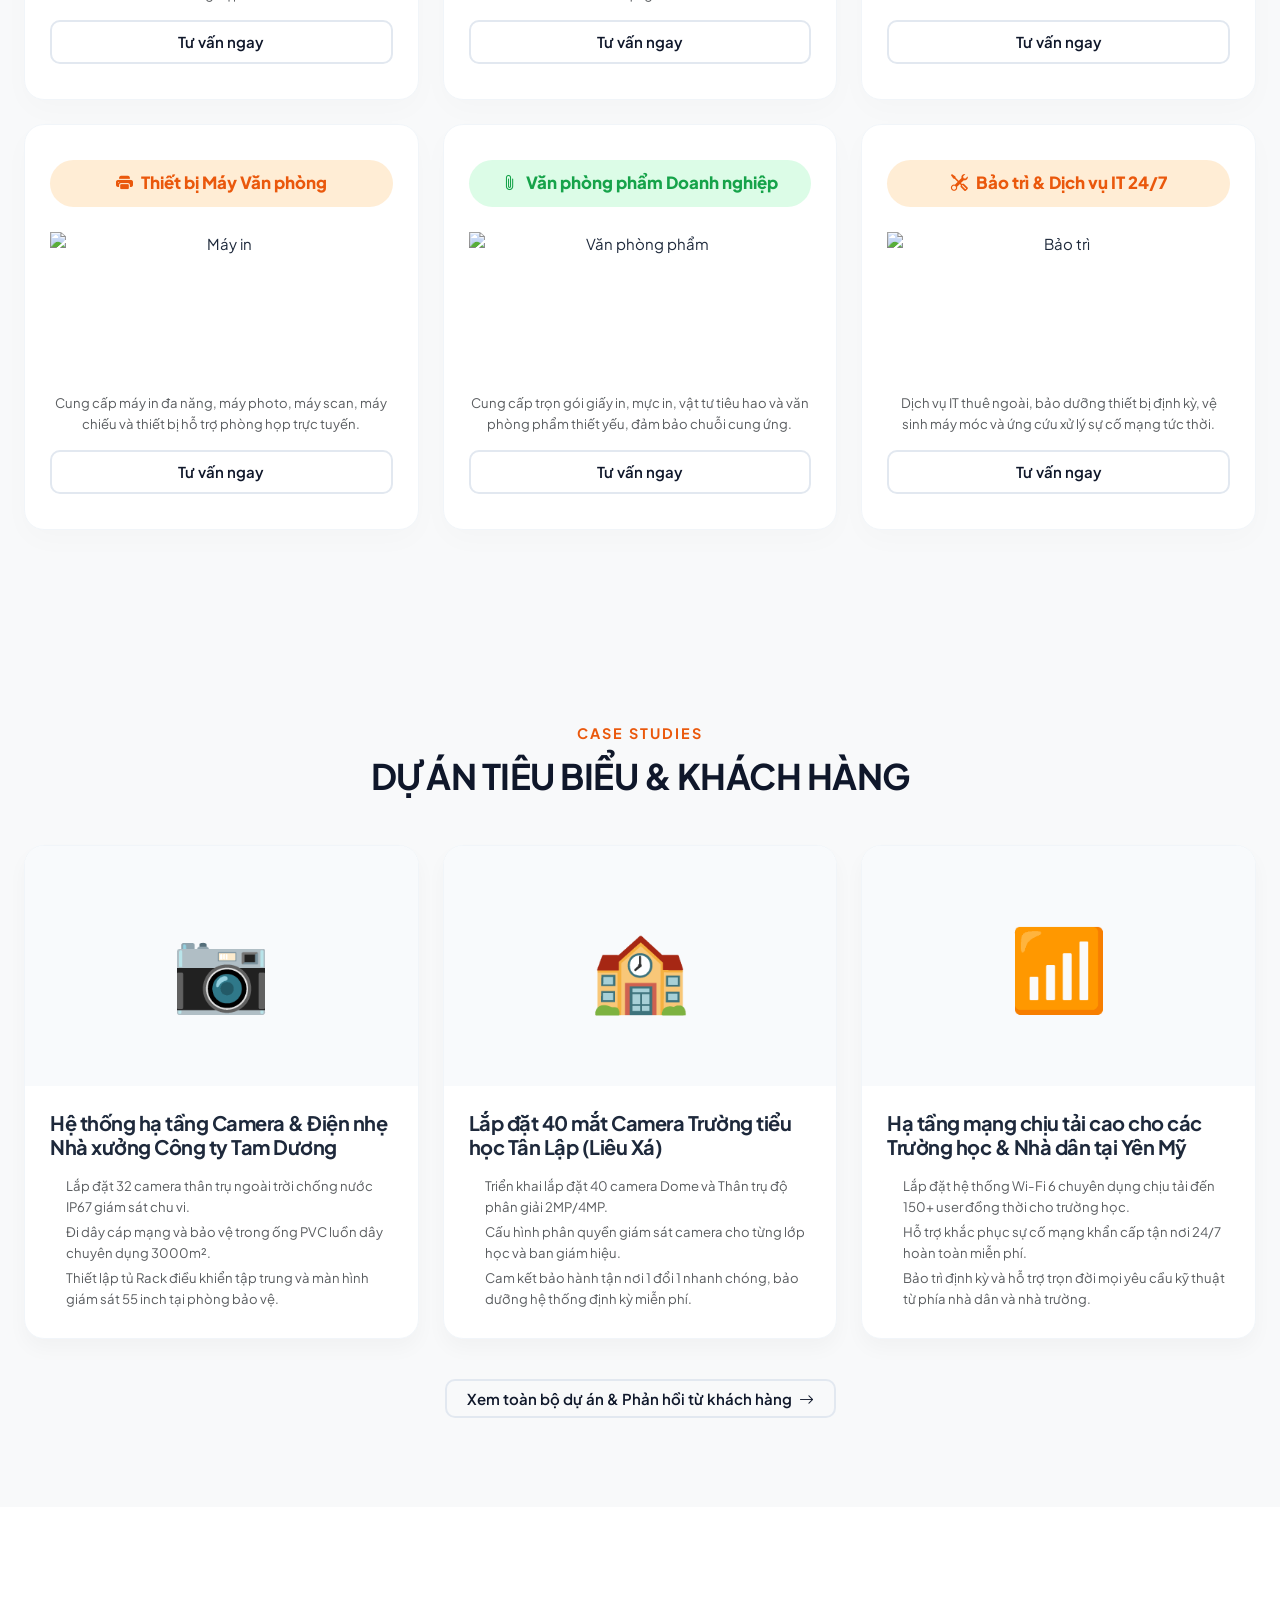
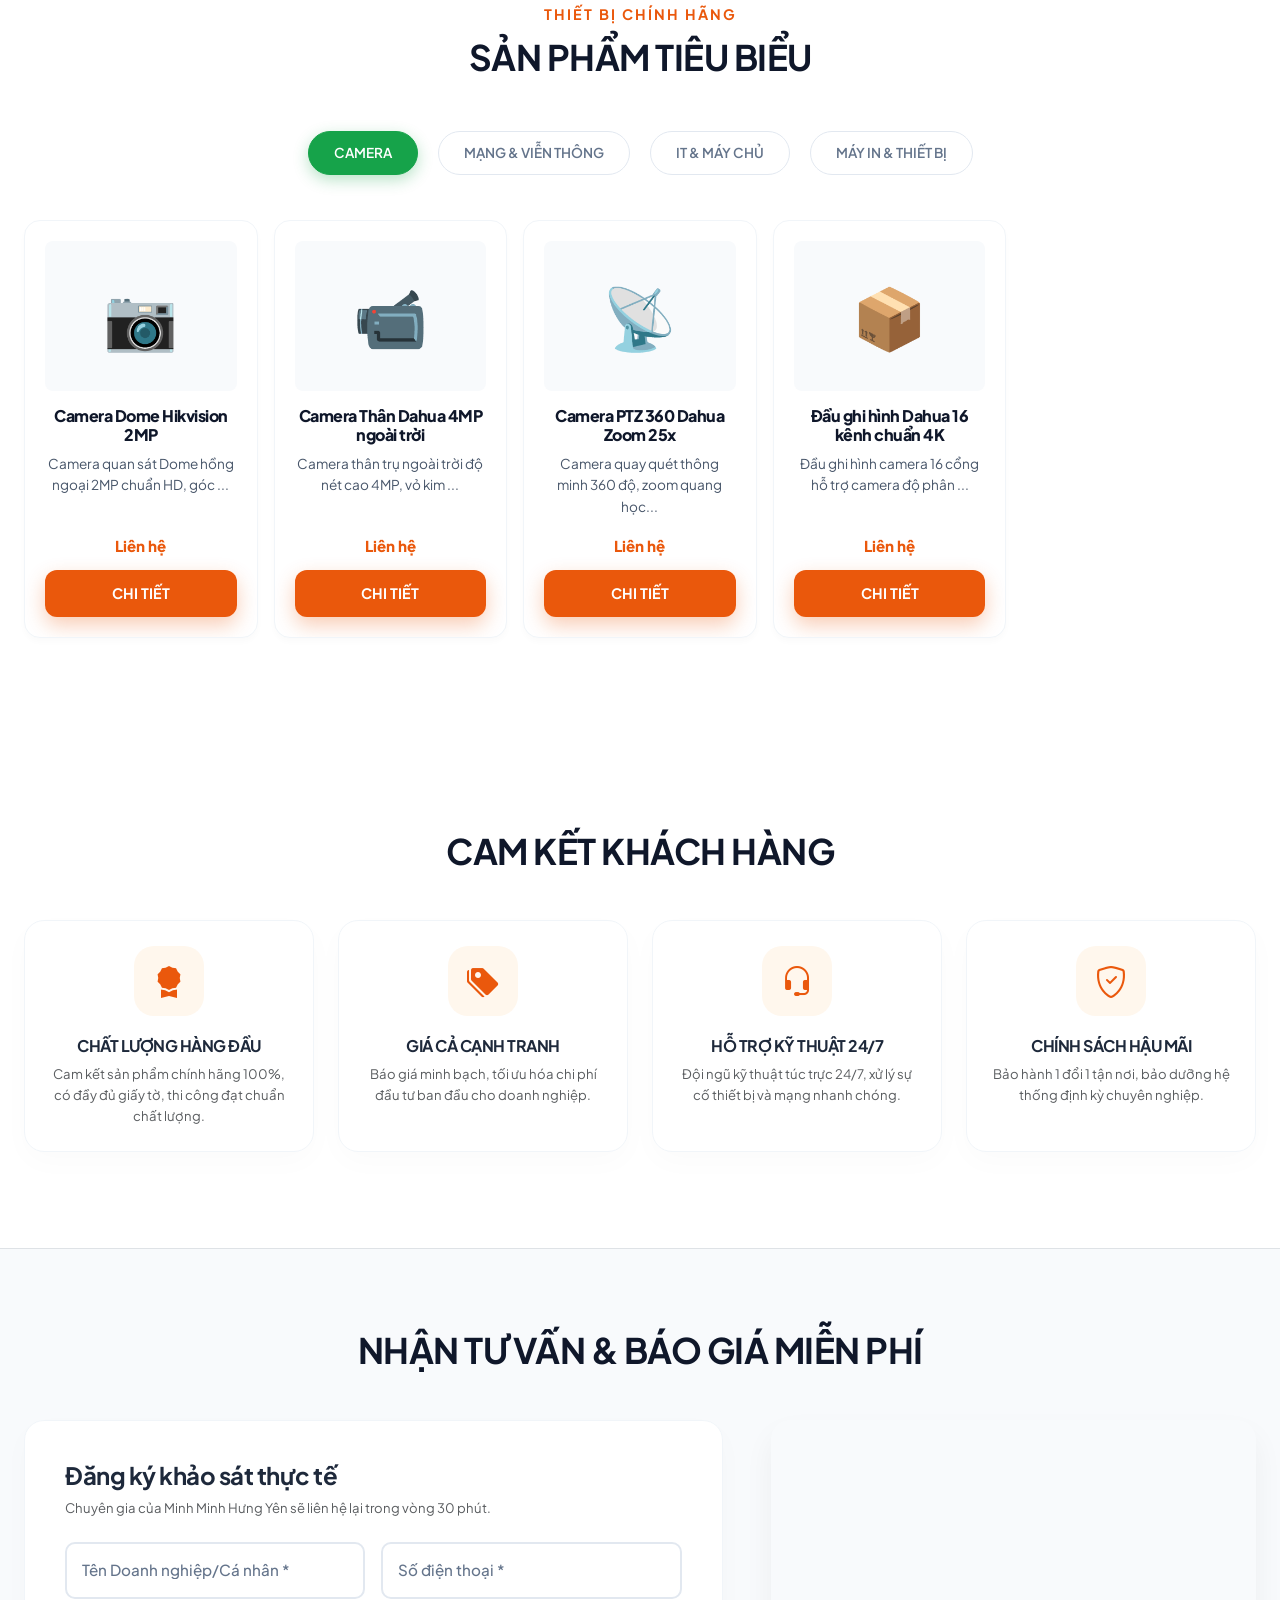
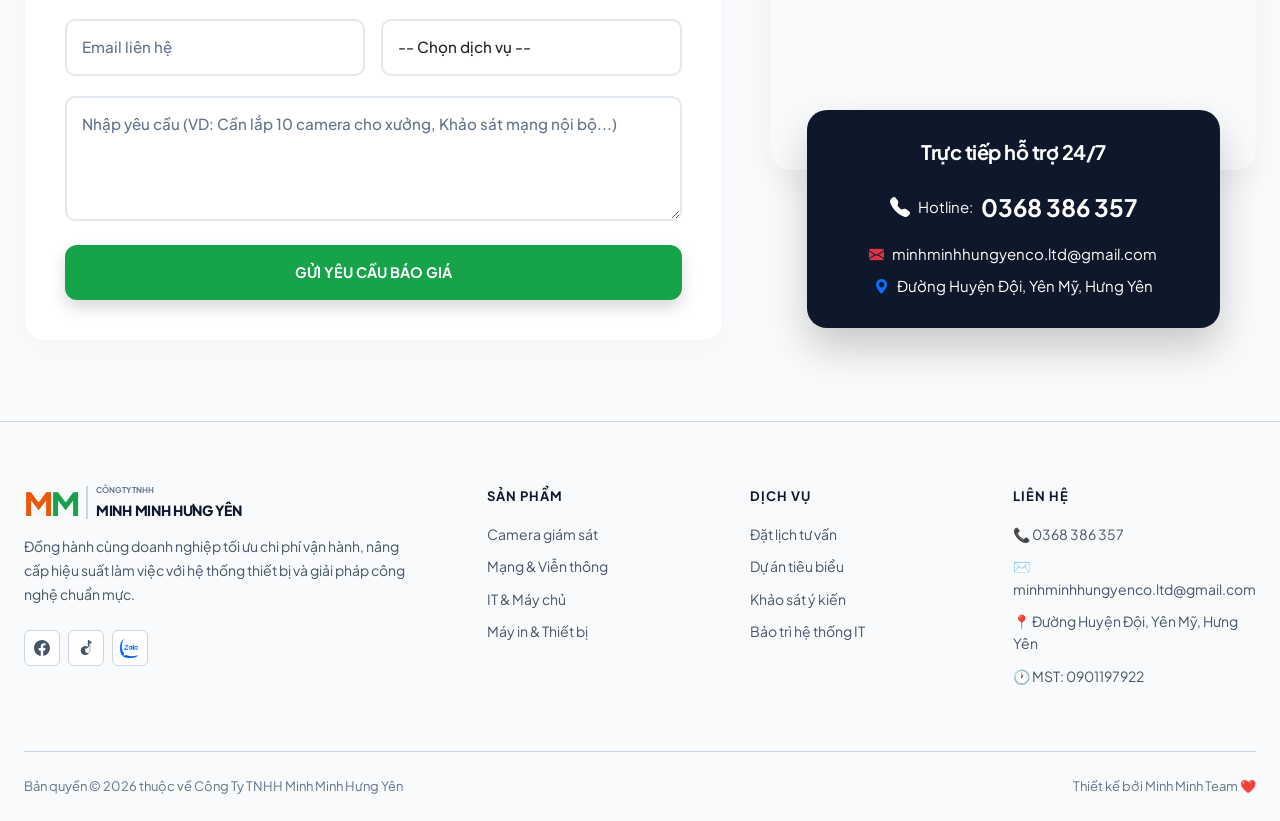
==== commit a9a370ed: "feat: implement background email sending via FormSubmit and local admin consultation syncing" ====
--- a/index.html
+++ b/index.html
@@ -345,16 +345,24 @@
                         <h4 class="fw-bold mb-2">Đăng ký khảo sát thực tế</h4>
                         <p class="text-muted mb-4 small">Chuyên gia của Minh Minh Hưng Yên sẽ liên hệ lại trong vòng 30 phút.</p>
                         
-                        <form action="https://formsubmit.co/minhminhhungyenco.ltd@gmail.com" method="POST">
-                            <input type="hidden" name="_captcha" value="false">
+                        <form id="quote-form" onsubmit="submitQuoteForm(event)" novalidate>
                             <div class="row g-3 mb-3">
-                                <div class="col-md-6"><input type="text" name="Ten_Khach_Hang" class="form-control" placeholder="Tên Doanh nghiệp/Cá nhân *" required></div>
-                                <div class="col-md-6"><input type="tel" name="So_Dien_Thoai" class="form-control" placeholder="Số điện thoại *" required></div>
+                                <div class="col-md-6">
+                                    <input type="text" id="q-name" class="form-control" placeholder="Tên Doanh nghiệp/Cá nhân *" required>
+                                    <div class="form-error text-danger" id="qerr-name" style="font-size:11px; margin-top:4px;"></div>
+                                </div>
+                                <div class="col-md-6">
+                                    <input type="tel" id="q-phone" class="form-control" placeholder="Số điện thoại *" required>
+                                    <div class="form-error text-danger" id="qerr-phone" style="font-size:11px; margin-top:4px;"></div>
+                                </div>
                             </div>
                             <div class="row g-3 mb-3">
-                                <div class="col-md-6"><input type="email" name="Email" class="form-control" placeholder="Email liên hệ"></div>
                                 <div class="col-md-6">
-                                    <select name="Dich_Vu_Quan_Tam" class="form-select" required>
+                                    <input type="email" id="q-email" class="form-control" placeholder="Email liên hệ">
+                                    <div class="form-error text-danger" id="qerr-email" style="font-size:11px; margin-top:4px;"></div>
+                                </div>
+                                <div class="col-md-6">
+                                    <select id="q-service" class="form-select" required>
                                         <option value="" selected disabled>-- Chọn dịch vụ --</option>
                                         <option value="Hạ tầng Mạng & Viễn thông">Hạ tầng Mạng & Viễn thông</option>
                                         <option value="Camera An ninh & Kiểm soát">Camera An ninh & Kiểm soát</option>
@@ -363,10 +371,12 @@
                                         <option value="Bảo trì & Dịch vụ IT">Bảo trì & Dịch vụ IT</option>
                                         <option value="Giải pháp toàn diện">Tư vấn giải pháp toàn diện</option>
                                     </select>
+                                    <div class="form-error text-danger" id="qerr-service" style="font-size:11px; margin-top:4px;"></div>
                                 </div>
                             </div>
                             <div class="mb-4">
-                                <textarea name="Yeu_Cau_Chi_Tiet" class="form-control" rows="4" placeholder="Nhập yêu cầu (VD: Cần lắp 10 camera cho xưởng, Khảo sát mạng nội bộ...)" required></textarea>
+                                <textarea id="q-desc" class="form-control" rows="4" placeholder="Nhập yêu cầu (VD: Cần lắp 10 camera cho xưởng, Khảo sát mạng nội bộ...)" required></textarea>
+                                <div class="form-error text-danger" id="qerr-desc" style="font-size:11px; margin-top:4px;"></div>
                             </div>
                             <button type="submit" class="btn-modern btn-green w-100 py-3 shadow">Gửi Yêu Cầu Báo Giá</button>
                         </form>
@@ -478,6 +488,81 @@
                 }
             }
         });
+
+        window.submitQuoteForm = function(e) {
+            e.preventDefault();
+            const name = document.getElementById('q-name').value.trim();
+            const phone = document.getElementById('q-phone').value.trim();
+            const email = document.getElementById('q-email').value.trim();
+            const service = document.getElementById('q-service').value;
+            const desc = document.getElementById('q-desc').value.trim();
+
+            ['name','phone','service','desc'].forEach(f => {
+                const el = document.getElementById('qerr-'+f);
+                if (el) el.textContent = '';
+            });
+
+            let valid = true;
+            if (!name) { document.getElementById('qerr-name').textContent = 'Vui lòng nhập họ tên'; valid = false; }
+            if (!phone || !/^(0|\+84)[0-9]{8,9}$/.test(phone.replace(/\s/g,''))) {
+                document.getElementById('qerr-phone').textContent = 'Số điện thoại không hợp lệ'; valid = false;
+            }
+            if (!service) { document.getElementById('qerr-service').textContent = 'Vui lòng chọn dịch vụ'; valid = false; }
+            if (!desc) { document.getElementById('qerr-desc').textContent = 'Vui lòng nhập mô tả yêu cầu'; valid = false; }
+            if (!valid) return;
+
+            // Save to mm_bookings
+            const bookings = JSON.parse(localStorage.getItem('mm_bookings') || '[]');
+            const typeMap = {
+                "Hạ tầng Mạng & Viễn thông": "network",
+                "Camera An ninh & Kiểm soát": "purchase",
+                "Thiết bị CNTT & Máy chủ": "purchase",
+                "Thiết bị Máy Văn phòng": "purchase",
+                "Bảo trì & Dịch vụ IT": "repair",
+                "Giải pháp toàn diện": "other"
+            };
+            const mappedType = typeMap[service] || "other";
+
+            const newBooking = {
+                id: 'BK' + Date.now(),
+                name,
+                phone,
+                email: email || '',
+                type: mappedType,
+                date: new Date().toISOString().split('T')[0],
+                time: new Date().toTimeString().slice(0, 5),
+                desc: `[Đăng ký từ trang chủ - Dịch vụ: ${service}] ${desc}`,
+                status: 'pending',
+                createdAt: new Date().toISOString()
+            };
+
+            bookings.unshift(newBooking);
+            localStorage.setItem('mm_bookings', JSON.stringify(bookings));
+
+            // Send to email via FormSubmit AJAX
+            fetch("https://formsubmit.co/ajax/minhminhhungyenco.ltd@gmail.com", {
+                method: "POST",
+                headers: { 
+                    'Content-Type': 'application/json',
+                    'Accept': 'application/json'
+                },
+                body: JSON.stringify({
+                    "Tiêu đề": "YÊU CẦU BÁO GIÁ & TƯ VẤN ĐĂNG KÝ MỚI (Trang chủ)",
+                    "Họ tên": name,
+                    "Số điện thoại": phone,
+                    "Email liên hệ": email || 'Không có',
+                    "Dịch vụ quan tâm": service,
+                    "Mô tả chi tiết": desc
+                })
+            }).then(() => {
+                UI.toast('🎉 Đăng ký tư vấn thành công! Chúng tôi sẽ liên hệ sớm nhất.', 'success', 5000);
+                document.getElementById('quote-form').reset();
+            }).catch(err => {
+                console.error("Email send failed:", err);
+                UI.toast('🎉 Ghi nhận yêu cầu thành công! Đang xử lý liên hệ.', 'success', 5000);
+                document.getElementById('quote-form').reset();
+            });
+        };
     </script>
 </body>
 </html>
